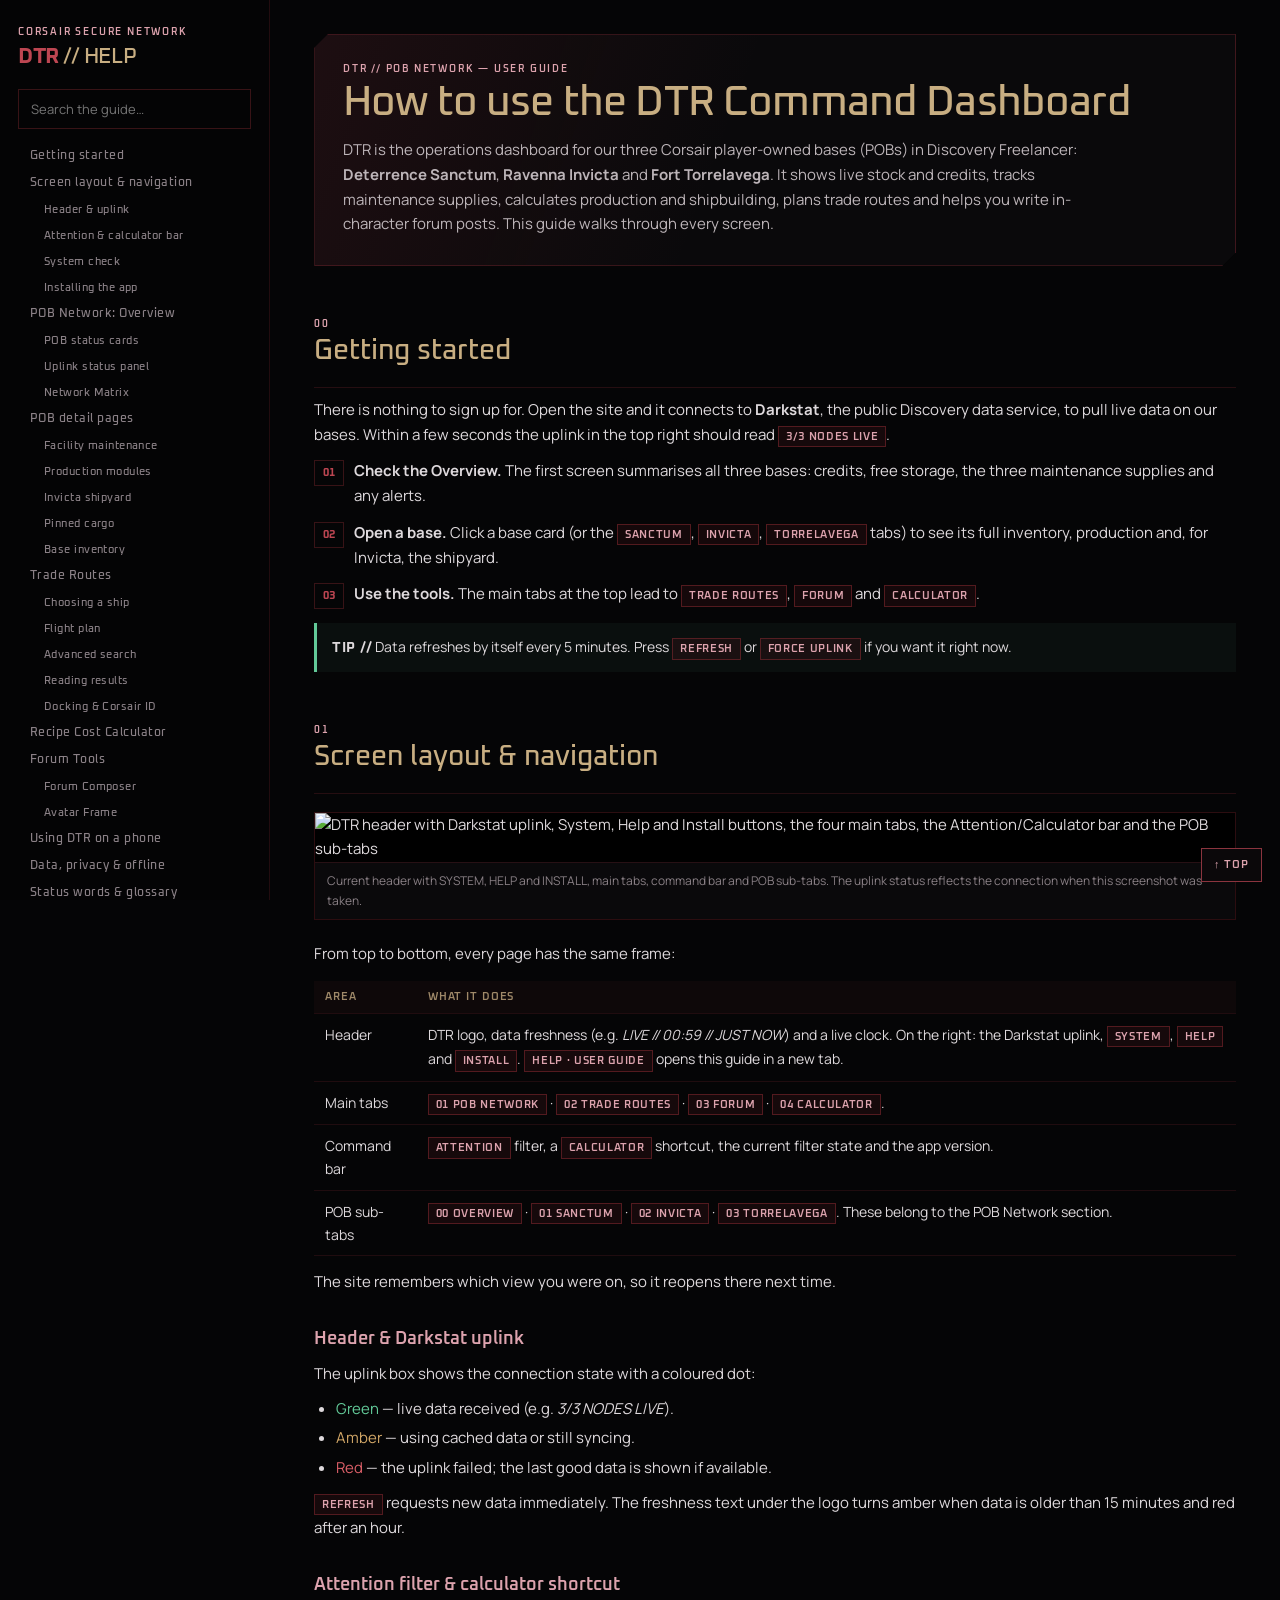
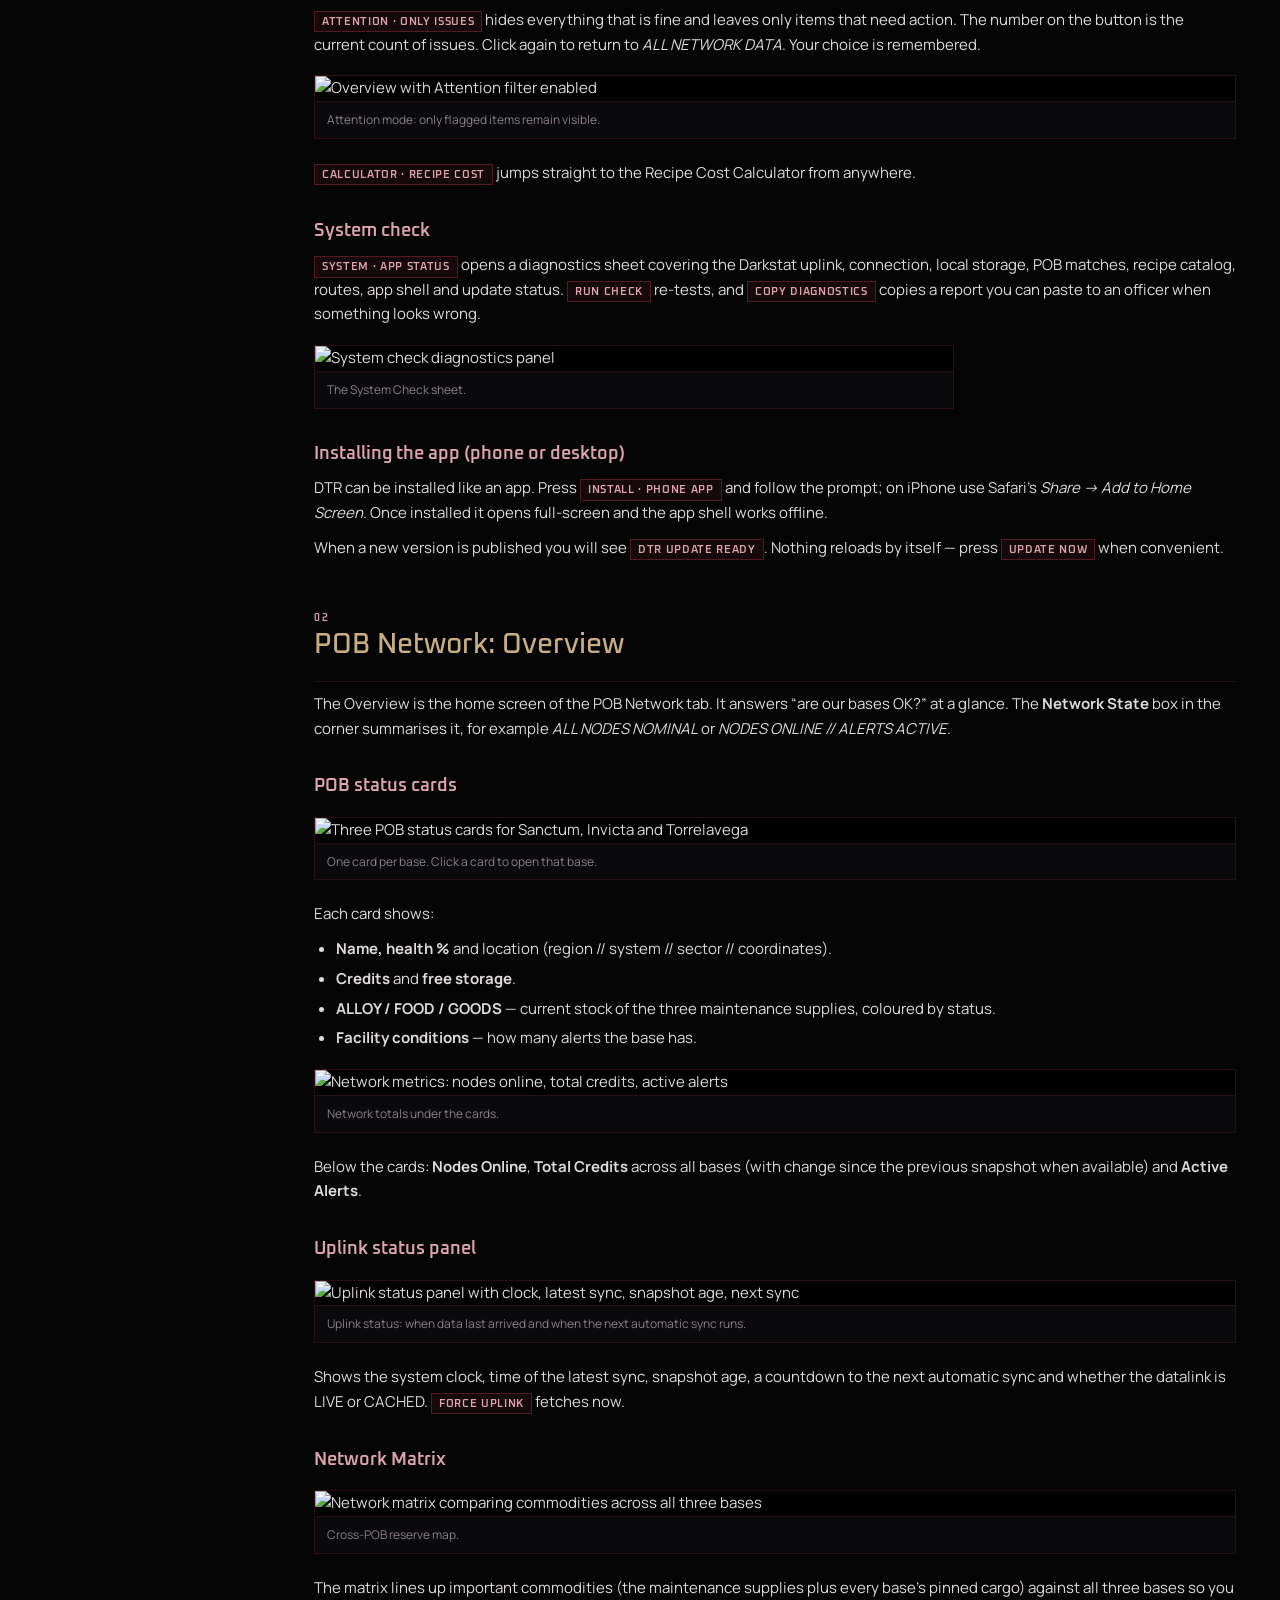
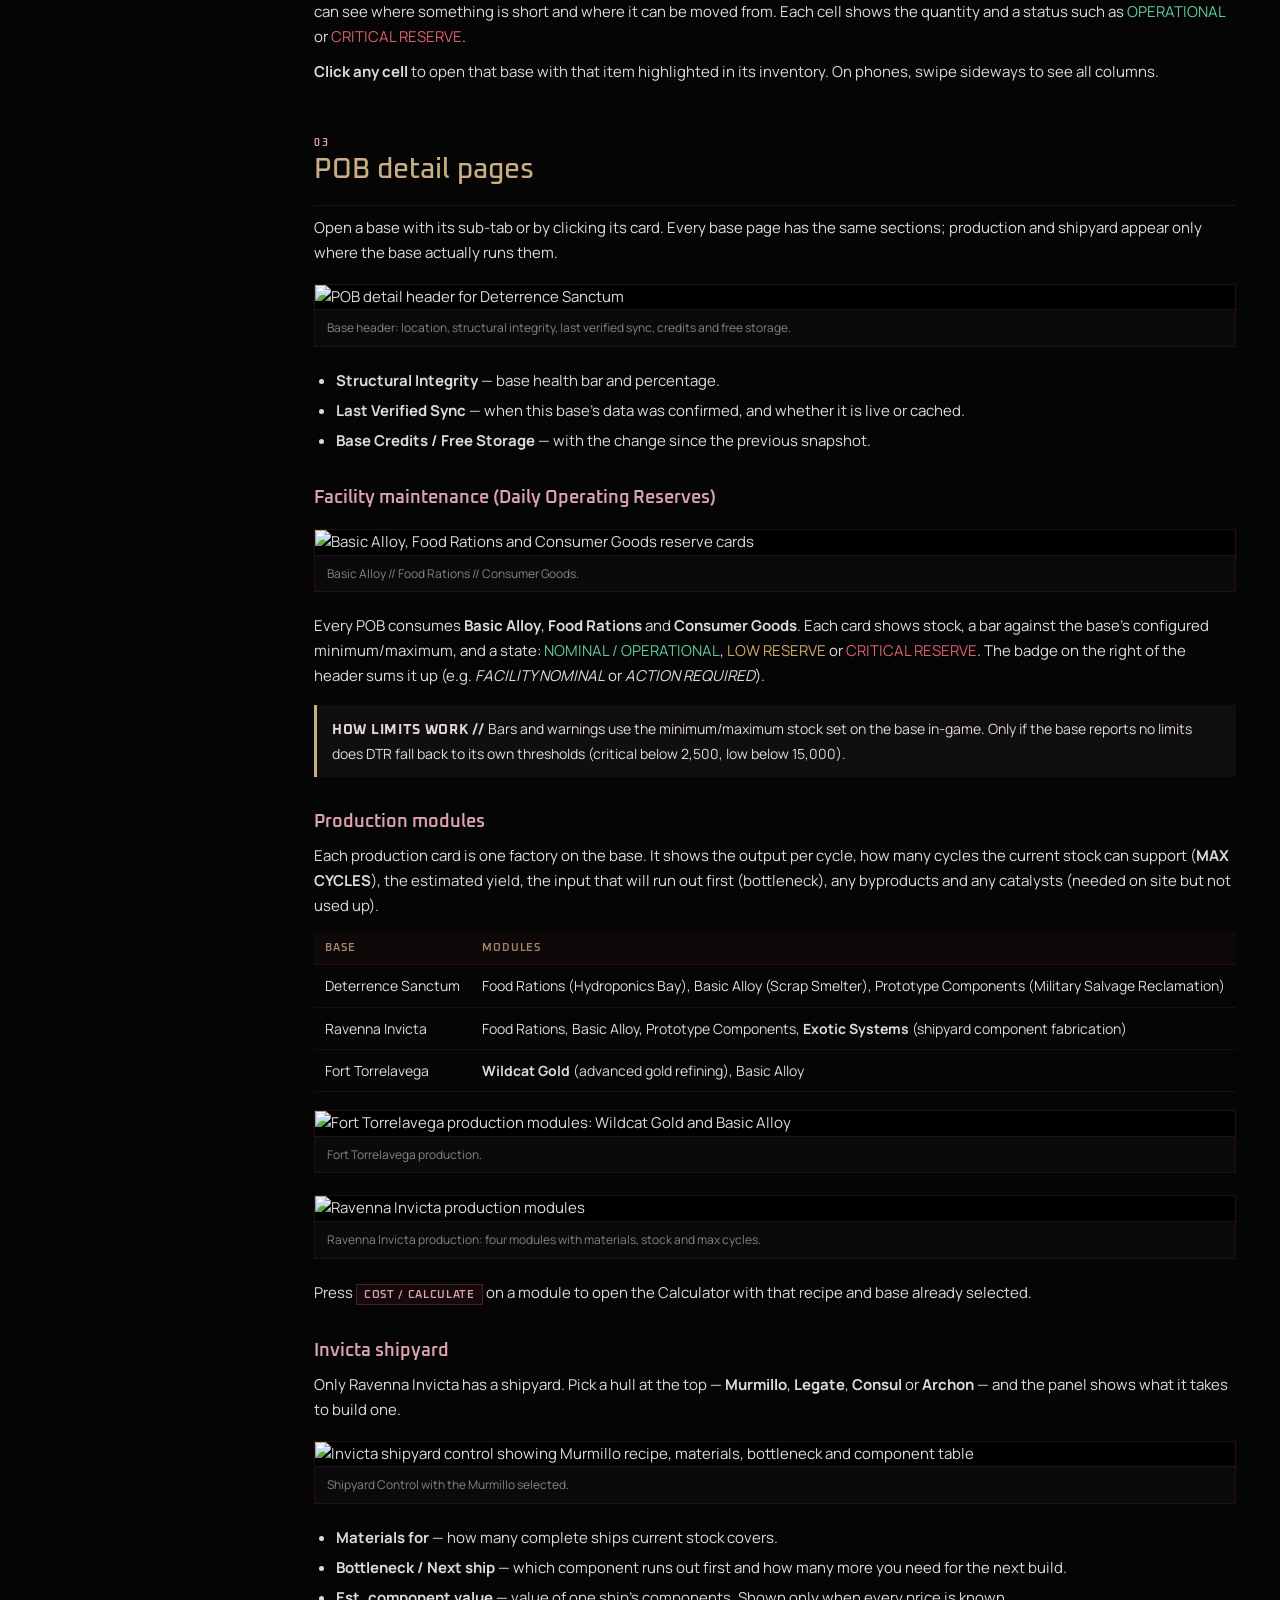
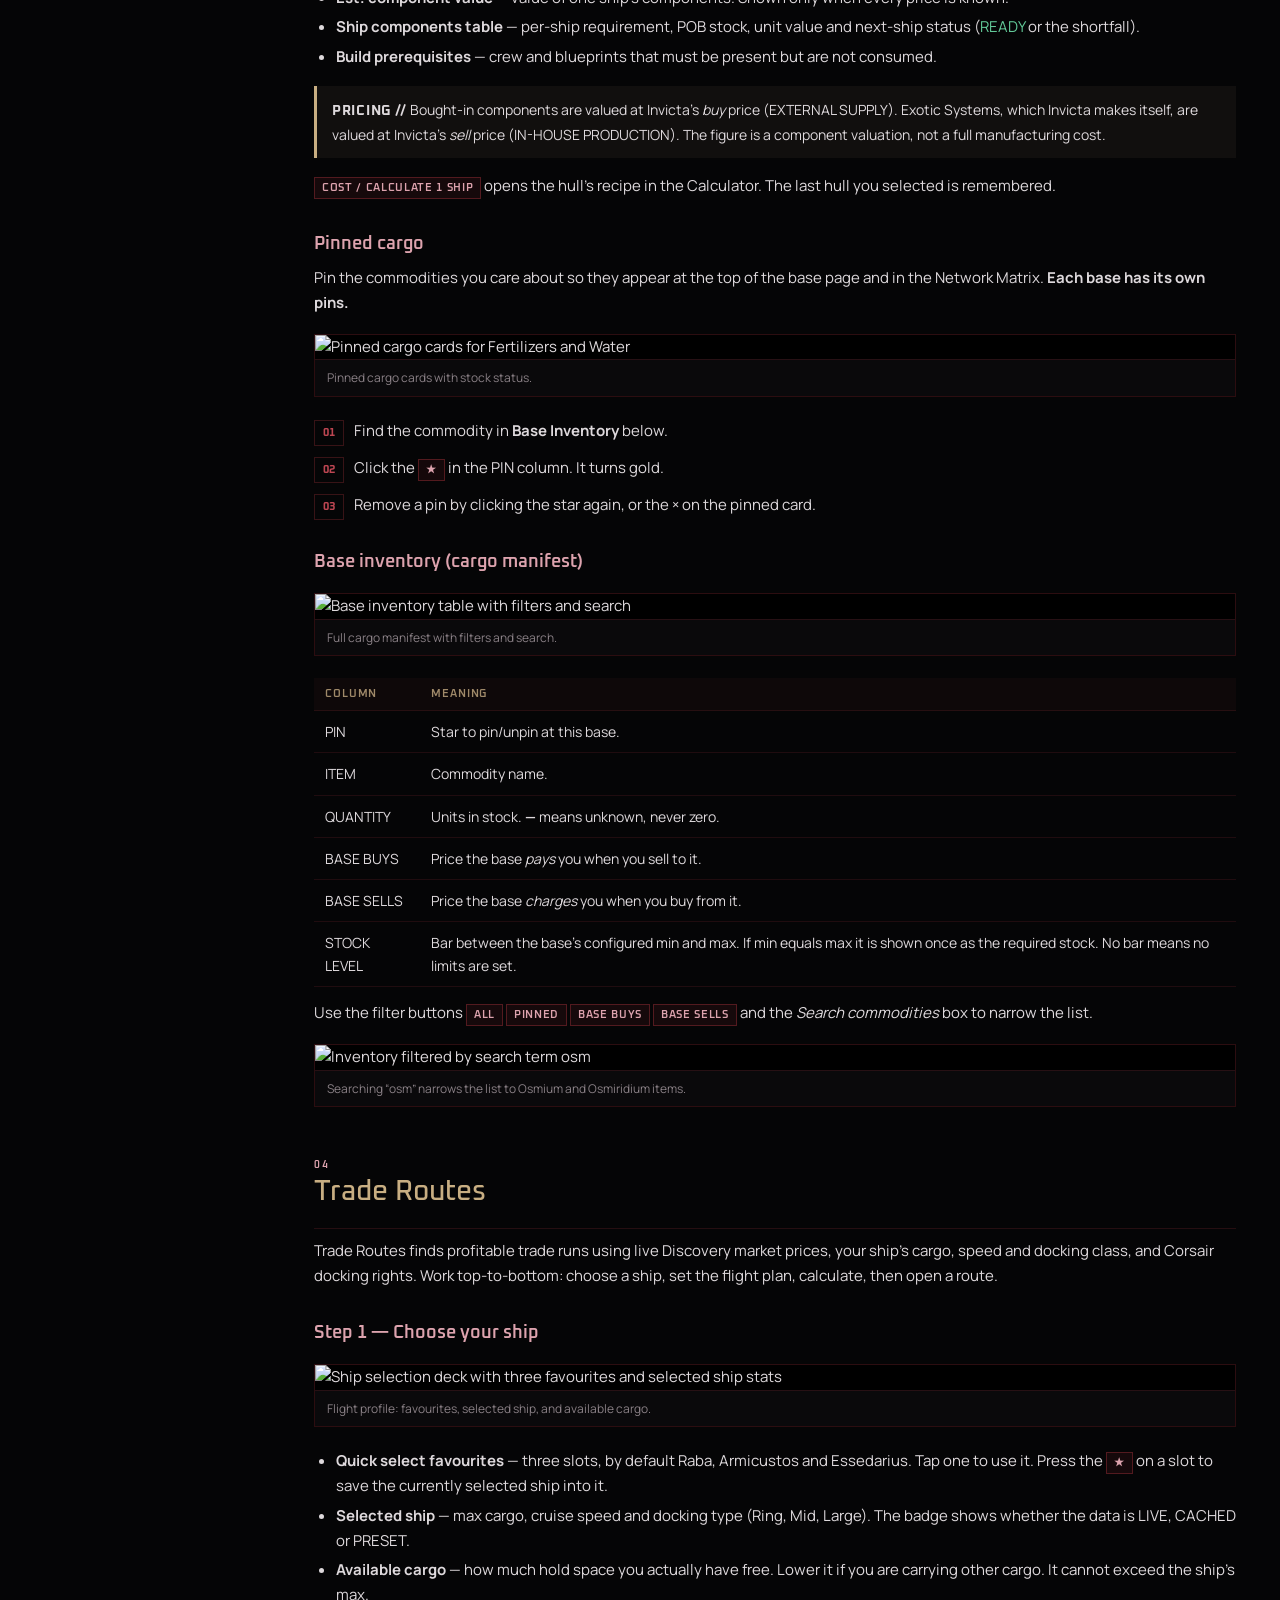
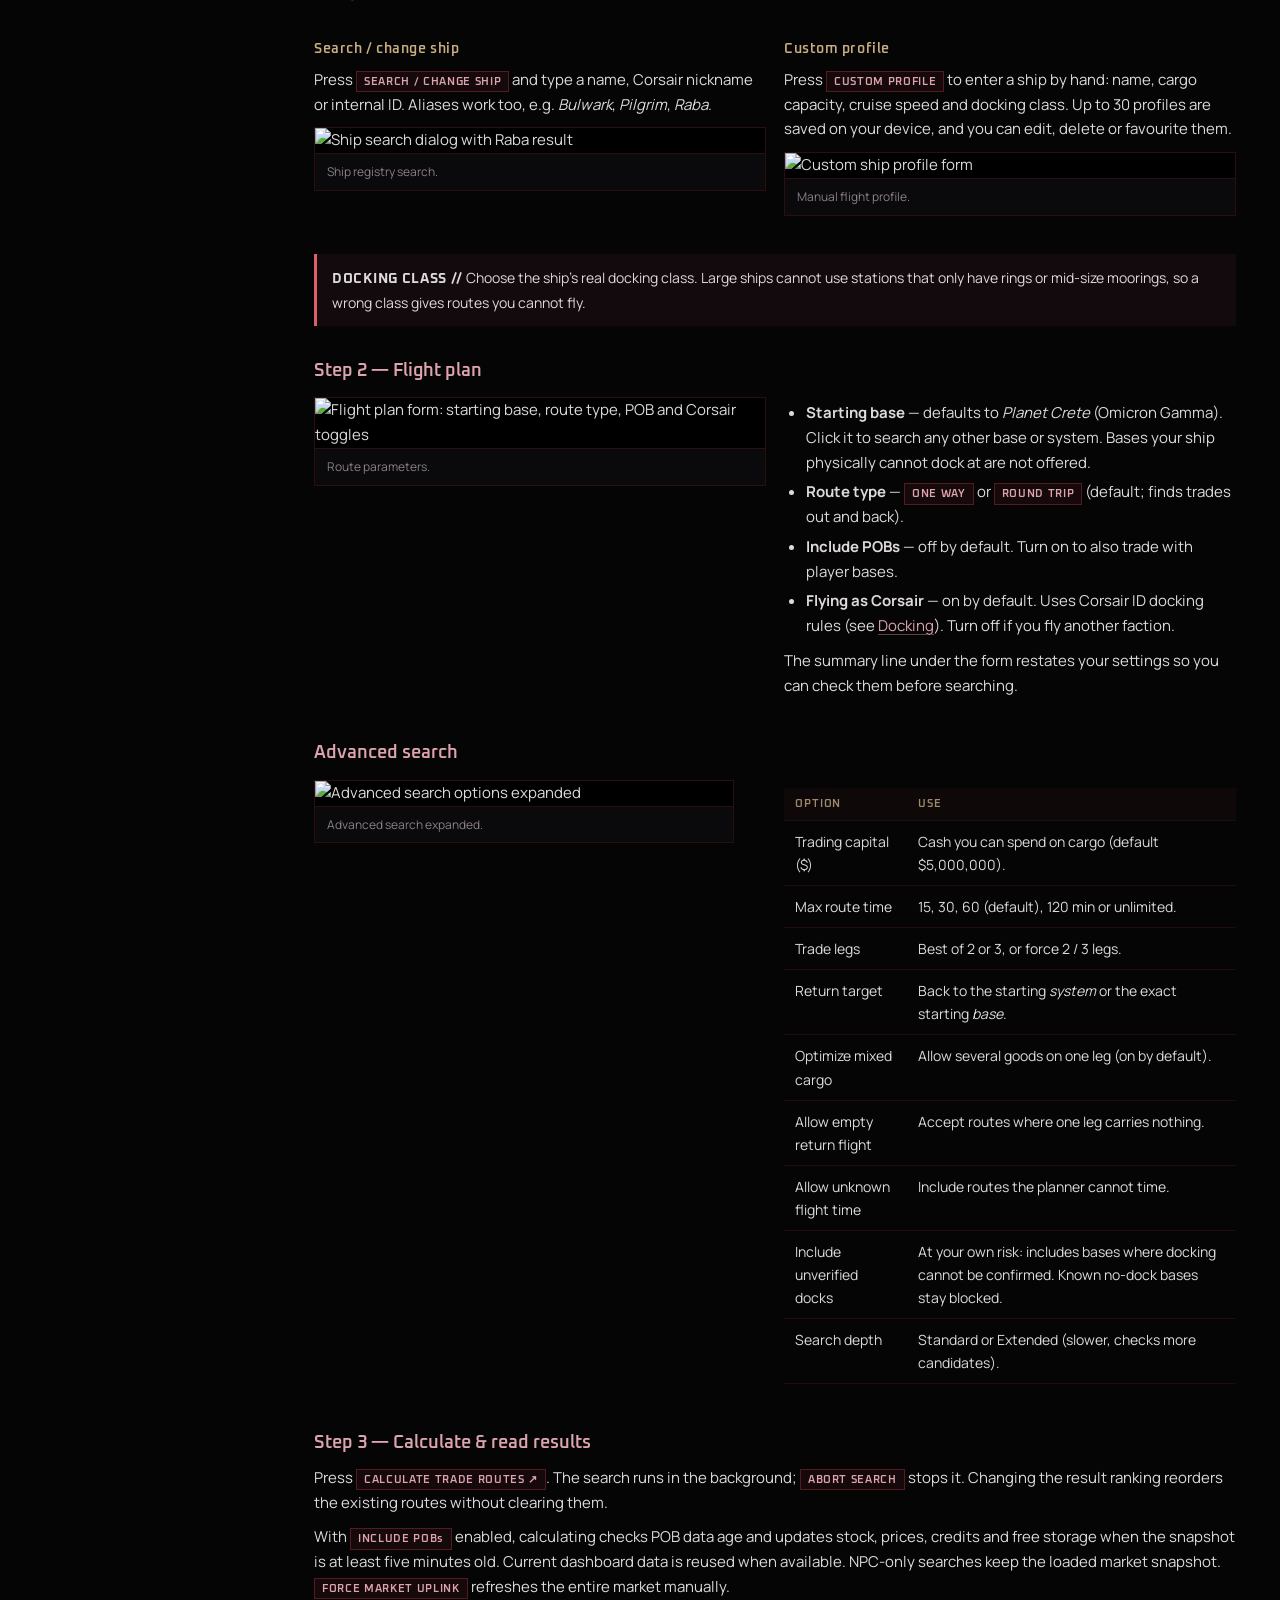
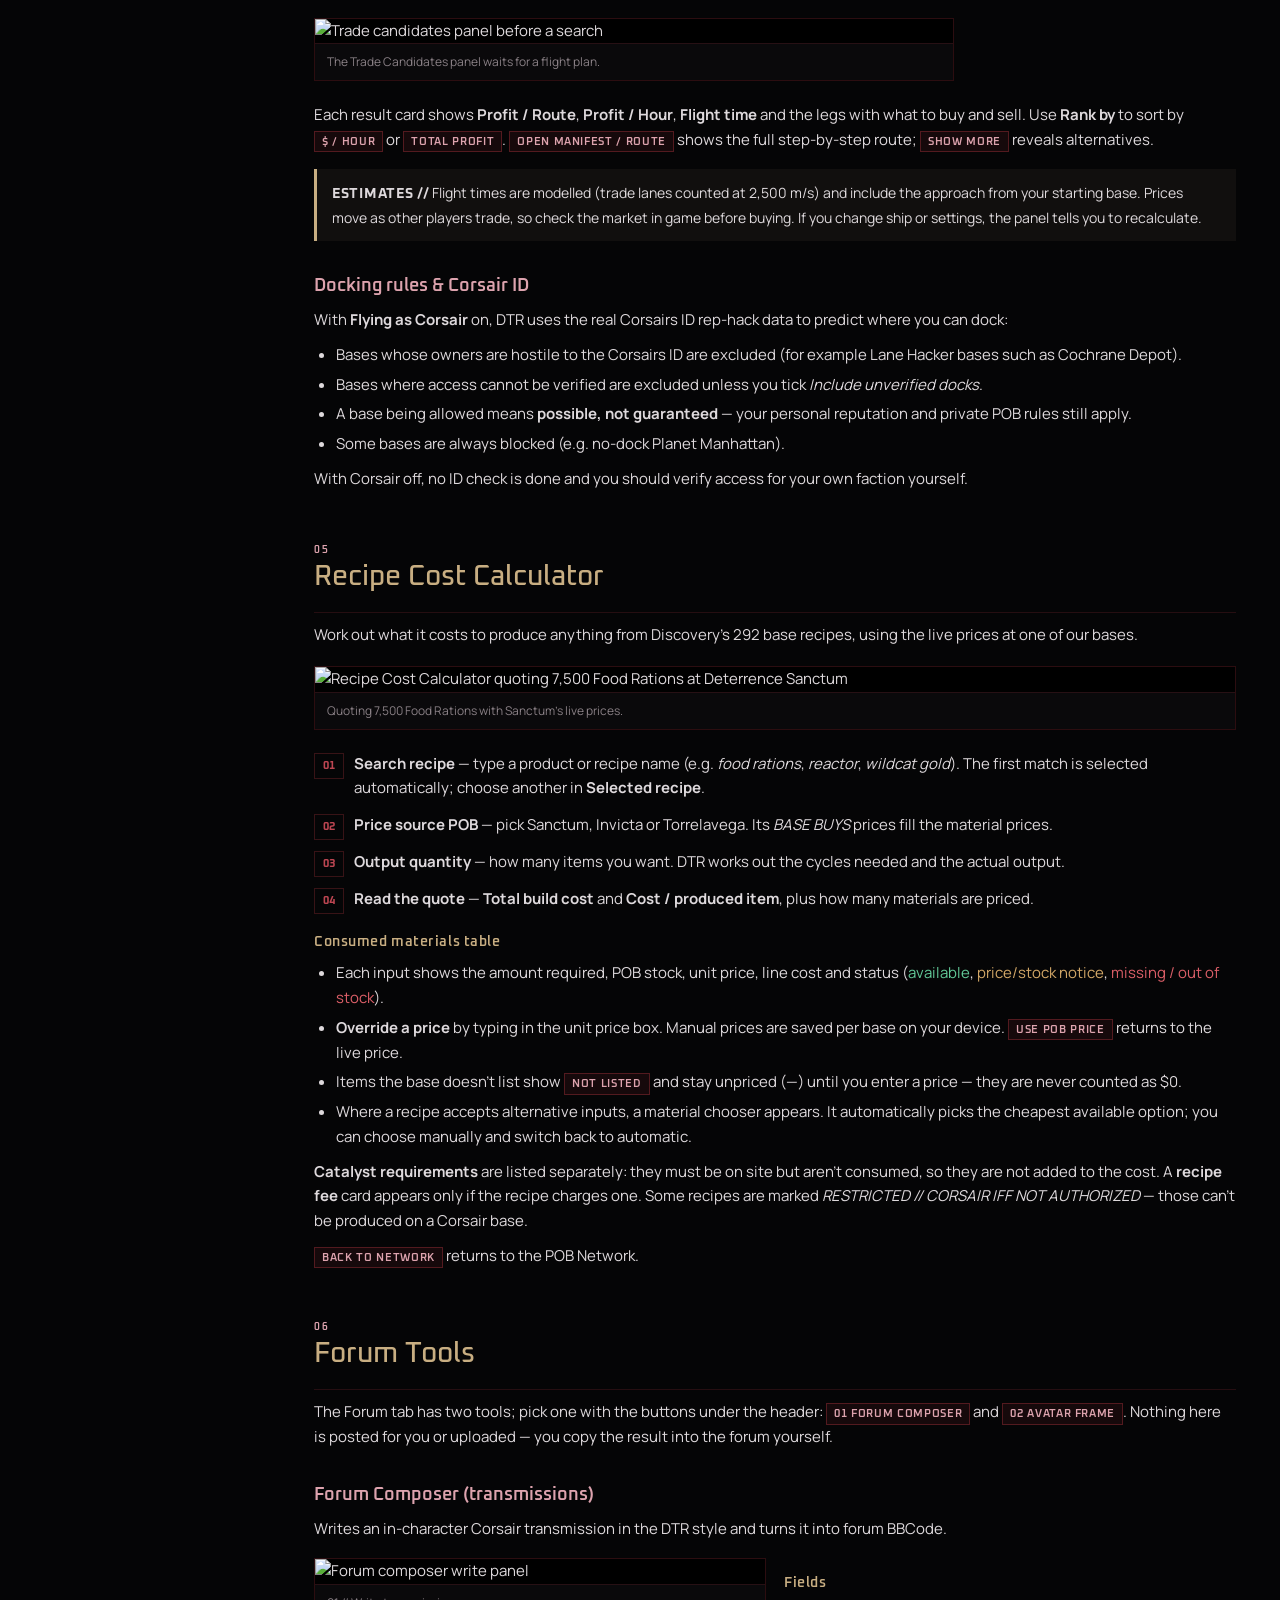
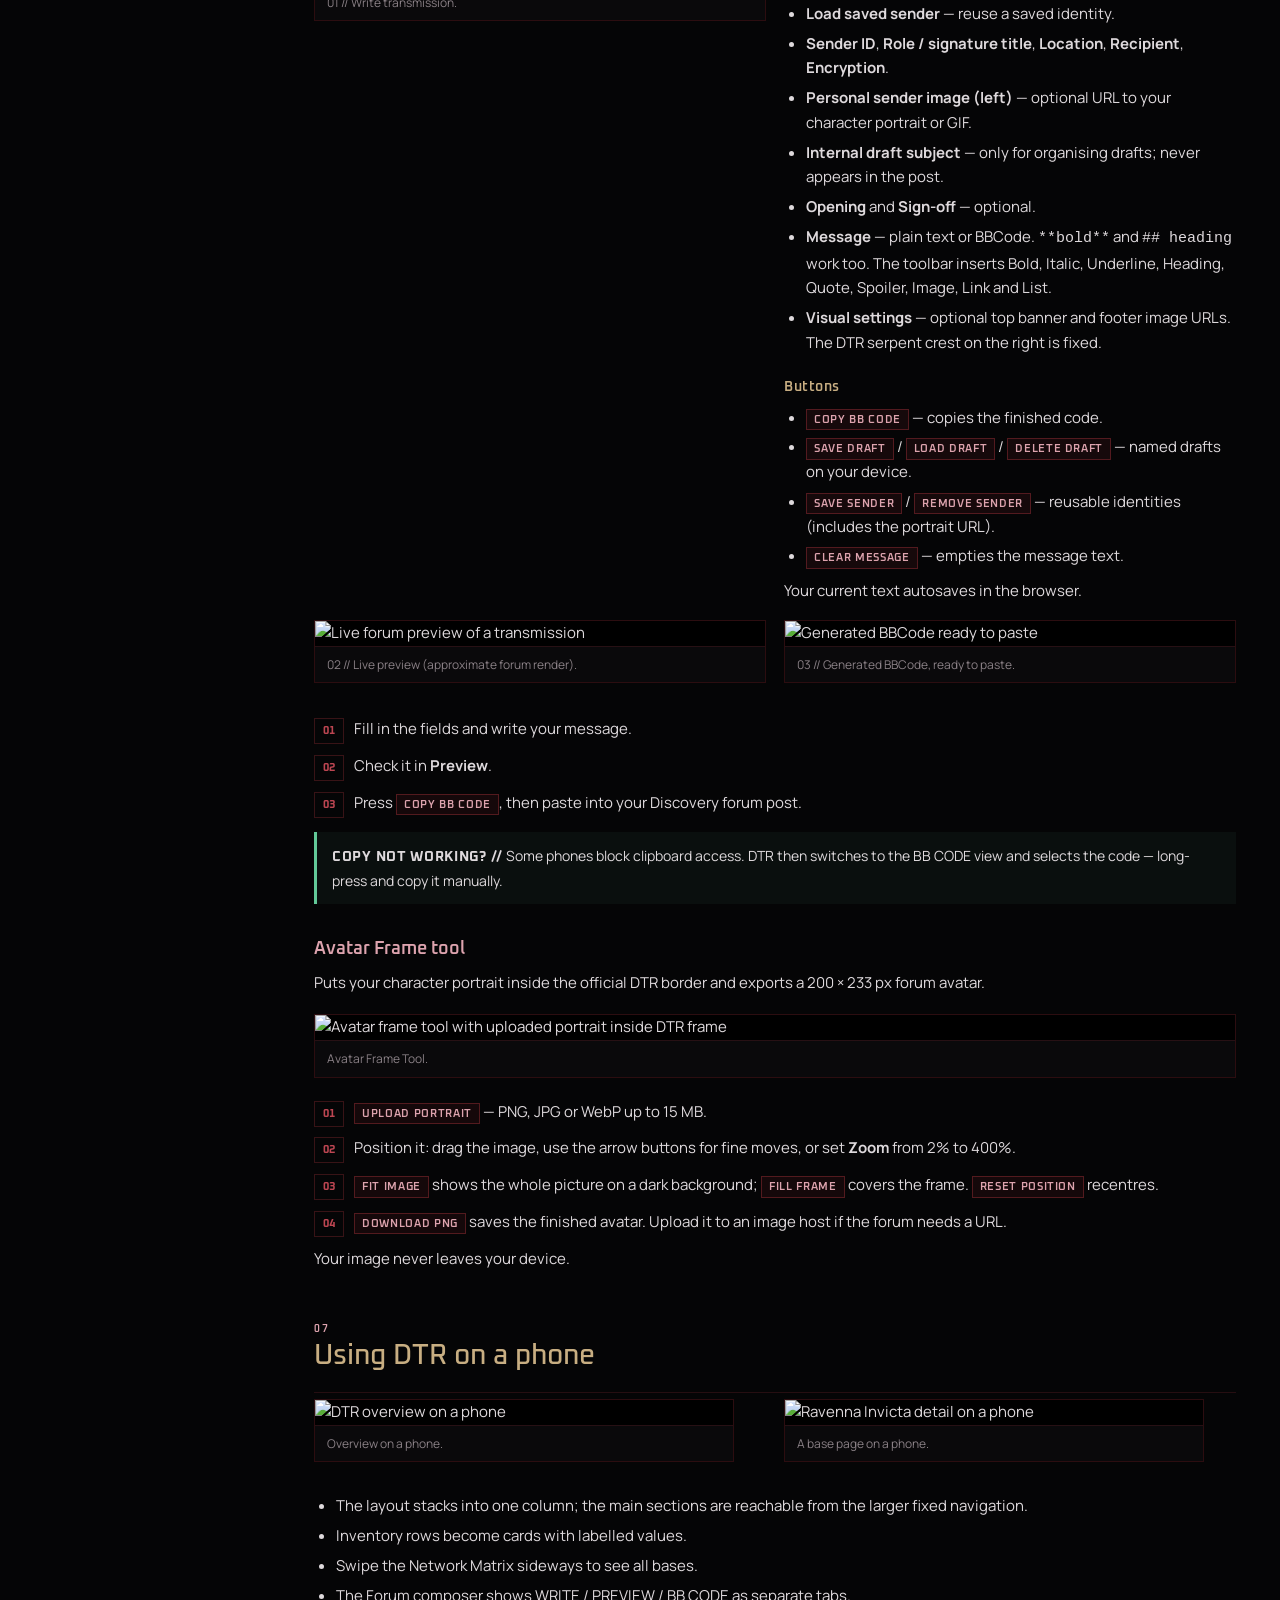
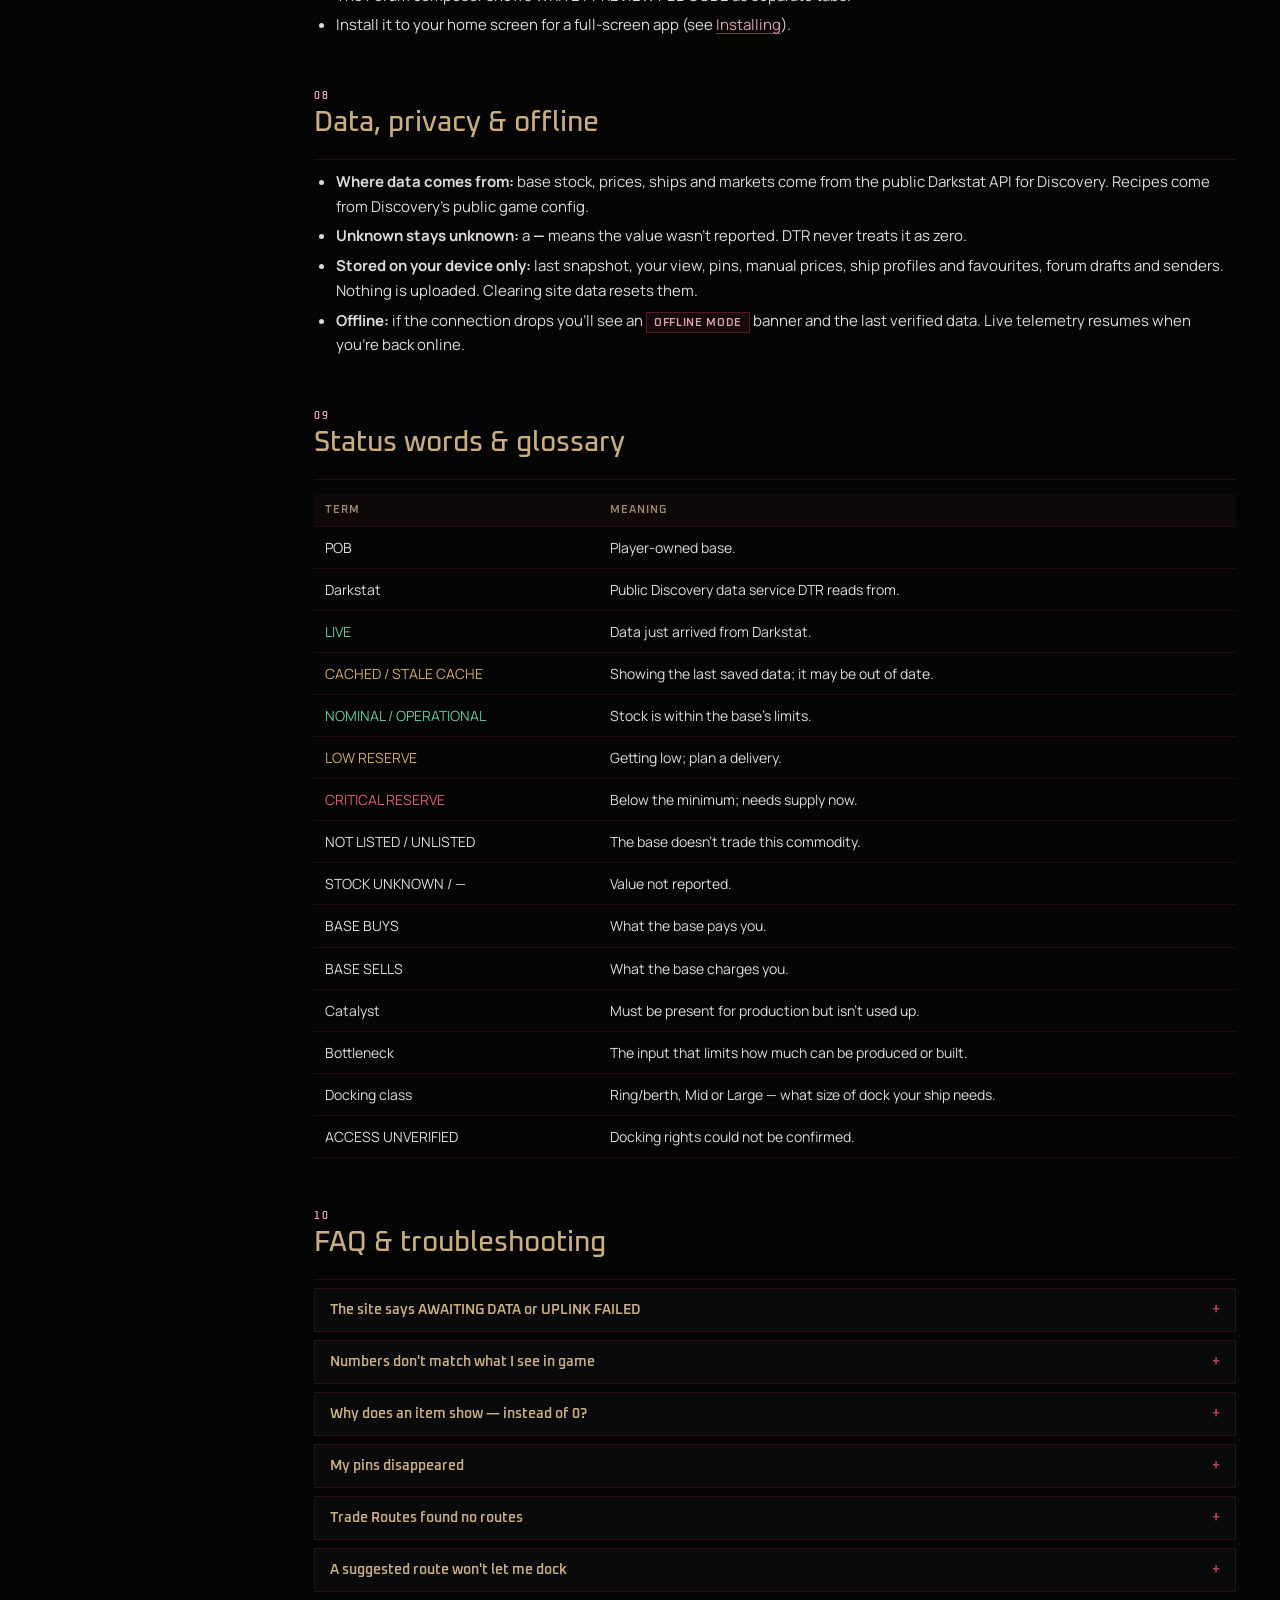
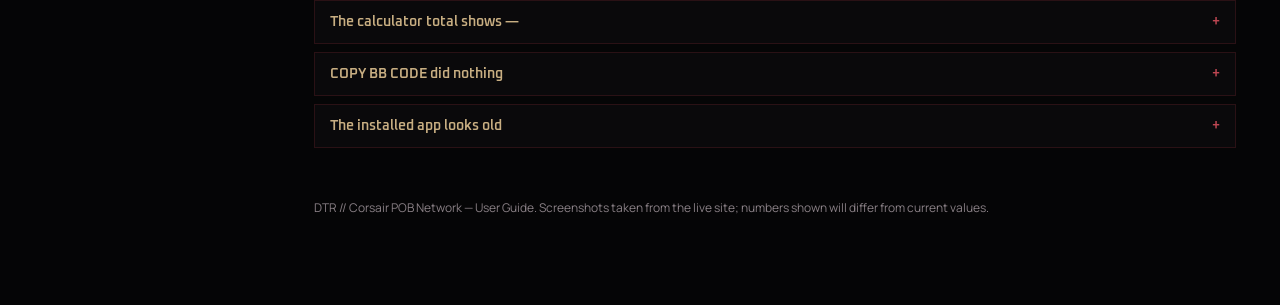
==== help/guide.html @ c6883d00 "Fix route sorting, telemetry validation, Corsair docking IDs and POB market freshness" ====
<!doctype html>
<!--
  DTR // POB NETWORK — USER GUIDE
  ------------------------------------------------------------------
  Integration notes (for whoever wires this into the site):
  * Self-contained: all CSS is scoped under #dtr-help and all JS is in one
    IIFE at the bottom, so it will not collide with the app's styles.
  * Screenshots live in ./img/ relative to this file. If you move the guide,
    move the img/ folder with it (or update the src paths).
  * Simplest integration: add a HELP button to .header-actions in index.html
    that opens this file (e.g. ./help/guide.html) in a new tab, or inside an
    <iframe> in a modal styled like the existing .system-overlay.
  * To deep-link a section, append its id, e.g. guide.html#trade-routes.
  * Fonts: uses the same Oxanium + Manrope Google Fonts as the main app.
  * Add ./help/guide.html and ./help/img/* to the service worker cache list
    (sw.js) if the guide should work offline.
-->
<html lang="en">
<head>
<meta charset="utf-8">
<meta name="viewport" content="width=device-width,initial-scale=1">
<meta name="theme-color" content="#050506">
<title>DTR Help Guide</title>
<link rel="preconnect" href="https://fonts.googleapis.com">
<link rel="preconnect" href="https://fonts.gstatic.com" crossorigin>
<link href="https://fonts.googleapis.com/css2?family=Manrope:wght@400;500;600;700&family=Oxanium:wght@500;600;700&display=swap" rel="stylesheet">
<style>
:root{color-scheme:dark}
body{margin:0;background:#050506}
#dtr-help{--bg:#050506;--panel:#0a090b;--panel2:#0e0b0d;--line:rgba(157,48,57,.34);--line-hot:rgba(189,70,82,.72);--red:#9d3039;--red-bright:#bd4652;--rose:#dda3ae;--gold:#c8ae82;--gold-soft:#9f8969;--text:#ded9dc;--muted:#8a8086;--good:#62c998;--warn:#d2a767;--bad:#dc5f68;
  color:var(--text);background:radial-gradient(circle at 50% -10%,rgba(157,48,57,.14),transparent 32rem),var(--bg);font:15px/1.65 "Manrope",system-ui,-apple-system,"Segoe UI",sans-serif;min-height:100vh}
#dtr-help *{box-sizing:border-box}
#dtr-help a{color:var(--rose);text-decoration-color:rgba(221,163,174,.4);text-underline-offset:3px}
#dtr-help a:hover{color:#fff}
#dtr-help .dh-shell{display:grid;grid-template-columns:270px minmax(0,1fr);max-width:1320px;margin:0 auto}
/* sidebar */
#dtr-help .dh-side{position:sticky;top:0;height:100vh;overflow-y:auto;padding:26px 18px 40px;border-right:1px solid rgba(157,48,57,.2);background:rgba(5,5,6,.9)}
#dtr-help .dh-brand{font:700 22px "Oxanium",sans-serif;color:var(--red-bright);letter-spacing:-.02em}
#dtr-help .dh-brand span{color:var(--gold);font-weight:500}
#dtr-help .dh-kicker{display:block;margin-bottom:4px;color:var(--rose);font:600 10px "Oxanium",sans-serif;letter-spacing:.18em;text-transform:uppercase}
#dtr-help .dh-search{width:100%;margin:18px 0 14px;padding:10px 12px;border:1px solid var(--line);background:#040405;color:var(--text);font:13px "Manrope",sans-serif;outline:0}
#dtr-help .dh-search:focus{border-color:var(--red-bright)}
#dtr-help .dh-toc{list-style:none;margin:0;padding:0}
#dtr-help .dh-toc li{margin:0}
#dtr-help .dh-toc a{display:block;padding:6px 10px;border-left:2px solid transparent;color:var(--muted);text-decoration:none;font:500 12px "Oxanium",sans-serif;letter-spacing:.04em}
#dtr-help .dh-toc a:hover,#dtr-help .dh-toc a.active{color:var(--rose);border-left-color:var(--red-bright);background:rgba(157,48,57,.08)}
#dtr-help .dh-toc .sub a{padding-left:24px;font-size:11px}
#dtr-help .dh-toc .hidden{display:none}
/* main */
#dtr-help .dh-main{padding:34px 44px 80px;min-width:0}
#dtr-help .dh-hero{padding:28px;border:1px solid rgba(157,48,57,.28);background:linear-gradient(110deg,rgba(157,48,57,.13),transparent 45%),var(--panel);clip-path:polygon(14px 0,100% 0,100% calc(100% - 14px),calc(100% - 14px) 100%,0 100%,0 14px)}
#dtr-help h1{margin:0;color:var(--gold);font:500 clamp(28px,4vw,42px)/1.1 "Oxanium",sans-serif;letter-spacing:-.02em}
#dtr-help .dh-hero p{margin:12px 0 0;max-width:760px;color:#bdb5b9}
#dtr-help section.dh-sec{margin-top:52px;scroll-margin-top:16px}
#dtr-help h2{margin:0 0 6px;color:var(--gold);font:500 28px/1.2 "Oxanium",sans-serif}
#dtr-help h3{margin:34px 0 8px;color:var(--rose);font:600 18px/1.3 "Oxanium",sans-serif;scroll-margin-top:16px}
#dtr-help h4{margin:22px 0 6px;color:var(--gold);font:600 14px "Oxanium",sans-serif;letter-spacing:.04em}
#dtr-help p{margin:10px 0}
#dtr-help ul,#dtr-help ol{margin:10px 0;padding-left:22px}
#dtr-help li{margin:5px 0}
#dtr-help .dh-sec-head{padding-bottom:12px;border-bottom:1px solid rgba(157,48,57,.22)}
#dtr-help .ui{display:inline-block;padding:1px 7px;border:1px solid rgba(157,48,57,.45);background:rgba(74,20,26,.25);color:var(--rose);font:600 11px/1.6 "Oxanium",sans-serif;letter-spacing:.06em;white-space:nowrap}
#dtr-help .good{color:var(--good)} #dtr-help .warn{color:var(--warn)} #dtr-help .bad{color:var(--bad)}
#dtr-help figure.dh-shot{margin:18px 0 22px;border:1px solid rgba(157,48,57,.28);background:#000;cursor:zoom-in}
#dtr-help figure.dh-shot img{display:block;width:100%;height:auto}
#dtr-help figure.dh-shot.narrow{max-width:420px}
#dtr-help figure.dh-shot.mid{max-width:640px}
#dtr-help figcaption{padding:8px 12px;border-top:1px solid rgba(157,48,57,.2);background:var(--panel);color:var(--muted);font-size:12px}
#dtr-help .dh-row{display:grid;grid-template-columns:repeat(2,minmax(0,1fr));gap:18px;align-items:start}
#dtr-help .dh-row figure{margin-top:6px}
#dtr-help .dh-note,#dtr-help .dh-tip,#dtr-help .dh-warn{margin:16px 0;padding:12px 15px;border-left:3px solid var(--gold);background:rgba(200,174,130,.06);font-size:14px}
#dtr-help .dh-tip{border-left-color:var(--good);background:rgba(98,201,152,.05)}
#dtr-help .dh-warn{border-left-color:var(--bad);background:rgba(220,95,104,.06)}
#dtr-help .dh-note b,#dtr-help .dh-tip b,#dtr-help .dh-warn b{font-family:"Oxanium",sans-serif;letter-spacing:.05em}
#dtr-help table{width:100%;margin:14px 0;border-collapse:collapse;font-size:14px}
#dtr-help th,#dtr-help td{padding:9px 11px;border-bottom:1px solid rgba(157,48,57,.18);text-align:left;vertical-align:top}
#dtr-help th{color:var(--gold-soft);font:600 11px "Oxanium",sans-serif;letter-spacing:.08em;text-transform:uppercase;background:rgba(157,48,57,.06)}
#dtr-help .dh-steps{counter-reset:s;list-style:none;padding:0}
#dtr-help .dh-steps>li{counter-increment:s;position:relative;padding-left:40px;margin:12px 0}
#dtr-help .dh-steps>li::before{content:counter(s,decimal-leading-zero);position:absolute;left:0;top:1px;width:28px;height:24px;display:grid;place-items:center;border:1px solid var(--line);color:var(--red-bright);font:700 11px "Oxanium",sans-serif}
#dtr-help details.dh-faq{margin:8px 0;border:1px solid rgba(157,48,57,.22);background:var(--panel)}
#dtr-help details.dh-faq summary{padding:12px 15px;cursor:pointer;color:var(--gold);font:600 14px "Oxanium",sans-serif;list-style:none}
#dtr-help details.dh-faq summary::after{content:"+";float:right;color:var(--red-bright)}
#dtr-help details.dh-faq[open] summary::after{content:"–"}
#dtr-help details.dh-faq>div{padding:0 15px 12px}
#dtr-help .dh-empty{display:none;padding:20px;border:1px dashed var(--line);color:var(--muted);text-align:center}
#dtr-help .dh-top{position:fixed;right:18px;bottom:18px;padding:9px 12px;border:1px solid var(--line-hot);background:#0b080a;color:var(--rose);font:600 11px "Oxanium",sans-serif;text-decoration:none;letter-spacing:.08em}
/* lightbox */
#dtr-help .dh-lightbox{position:fixed;inset:0;z-index:999;display:none;place-items:center;padding:20px;background:rgba(0,0,0,.88);cursor:zoom-out}
#dtr-help .dh-lightbox.open{display:grid}
#dtr-help .dh-lightbox img{max-width:100%;max-height:92vh;border:1px solid var(--line-hot)}
#dtr-help .dh-menu{display:none}
@media(max-width:900px){
  #dtr-help .dh-shell{grid-template-columns:1fr}
  #dtr-help .dh-side{position:fixed;inset:0 auto 0 0;z-index:500;width:min(300px,86vw);transform:translateX(-100%);transition:transform .2s}
  #dtr-help .dh-side.open{transform:none;box-shadow:0 0 60px #000}
  #dtr-help .dh-menu{display:block;position:sticky;top:0;z-index:400;width:100%;padding:12px 16px;border:0;border-bottom:1px solid var(--line);background:#070607;color:var(--rose);font:600 12px "Oxanium",sans-serif;letter-spacing:.1em;text-align:left}
  #dtr-help .dh-main{padding:20px 16px 70px}
  #dtr-help .dh-row{grid-template-columns:1fr}
  #dtr-help table{display:block;overflow-x:auto}
}
</style>
</head>
<body>
<div id="dtr-help">
<button class="dh-menu" type="button" aria-controls="dhSide" aria-expanded="false">☰ GUIDE CONTENTS</button>
<div class="dh-shell">
<aside class="dh-side" id="dhSide" aria-label="Guide contents">
  <span class="dh-kicker">Corsair Secure Network</span>
  <div class="dh-brand">DTR <span>// HELP</span></div>
  <input class="dh-search" type="search" placeholder="Search the guide…" aria-label="Search the guide">
  <ul class="dh-toc">
    <li><a href="#start">Getting started</a></li>
    <li><a href="#layout">Screen layout &amp; navigation</a></li>
    <li class="sub"><a href="#header">Header &amp; uplink</a></li>
    <li class="sub"><a href="#command-bar">Attention &amp; calculator bar</a></li>
    <li class="sub"><a href="#system">System check</a></li>
    <li class="sub"><a href="#install">Installing the app</a></li>
    <li><a href="#overview">POB Network: Overview</a></li>
    <li class="sub"><a href="#pob-status">POB status cards</a></li>
    <li class="sub"><a href="#uplink-panel">Uplink status panel</a></li>
    <li class="sub"><a href="#matrix">Network Matrix</a></li>
    <li><a href="#pob-detail">POB detail pages</a></li>
    <li class="sub"><a href="#maintenance">Facility maintenance</a></li>
    <li class="sub"><a href="#production">Production modules</a></li>
    <li class="sub"><a href="#shipyard">Invicta shipyard</a></li>
    <li class="sub"><a href="#pinned">Pinned cargo</a></li>
    <li class="sub"><a href="#inventory">Base inventory</a></li>
    <li><a href="#trade-routes">Trade Routes</a></li>
    <li class="sub"><a href="#ship">Choosing a ship</a></li>
    <li class="sub"><a href="#flight-plan">Flight plan</a></li>
    <li class="sub"><a href="#advanced">Advanced search</a></li>
    <li class="sub"><a href="#results">Reading results</a></li>
    <li class="sub"><a href="#docking">Docking &amp; Corsair ID</a></li>
    <li><a href="#calculator">Recipe Cost Calculator</a></li>
    <li><a href="#forum">Forum Tools</a></li>
    <li class="sub"><a href="#composer">Forum Composer</a></li>
    <li class="sub"><a href="#avatar">Avatar Frame</a></li>
    <li><a href="#mobile">Using DTR on a phone</a></li>
    <li><a href="#data">Data, privacy &amp; offline</a></li>
    <li><a href="#glossary">Status words &amp; glossary</a></li>
    <li><a href="#faq">FAQ &amp; troubleshooting</a></li>
  </ul>
</aside>

<main class="dh-main">
<div class="dh-empty" id="dhEmpty">No section matches your search.</div>

<header class="dh-hero">
  <span class="dh-kicker">DTR // POB Network — User Guide</span>
  <h1>How to use the DTR Command Dashboard</h1>
  <p>DTR is the operations dashboard for our three Corsair player-owned bases (POBs) in Discovery Freelancer: <b>Deterrence Sanctum</b>, <b>Ravenna Invicta</b> and <b>Fort Torrelavega</b>. It shows live stock and credits, tracks maintenance supplies, calculates production and shipbuilding, plans trade routes and helps you write in-character forum posts. This guide walks through every screen.</p>
</header>

<!-- ============================================================ -->
<section class="dh-sec" id="start">
  <div class="dh-sec-head"><span class="dh-kicker">00</span><h2>Getting started</h2></div>
  <p>There is nothing to sign up for. Open the site and it connects to <b>Darkstat</b>, the public Discovery data service, to pull live data on our bases. Within a few seconds the uplink in the top right should read <span class="ui">3/3 NODES LIVE</span>.</p>
  <ol class="dh-steps">
    <li><b>Check the Overview.</b> The first screen summarises all three bases: credits, free storage, the three maintenance supplies and any alerts.</li>
    <li><b>Open a base.</b> Click a base card (or the <span class="ui">SANCTUM</span>, <span class="ui">INVICTA</span>, <span class="ui">TORRELAVEGA</span> tabs) to see its full inventory, production and, for Invicta, the shipyard.</li>
    <li><b>Use the tools.</b> The main tabs at the top lead to <span class="ui">TRADE ROUTES</span>, <span class="ui">FORUM</span> and <span class="ui">CALCULATOR</span>.</li>
  </ol>
  <div class="dh-tip"><b>TIP //</b> Data refreshes by itself every 5 minutes. Press <span class="ui">REFRESH</span> or <span class="ui">FORCE UPLINK</span> if you want it right now.</div>
</section>

<!-- ============================================================ -->
<section class="dh-sec" id="layout">
  <div class="dh-sec-head"><span class="dh-kicker">01</span><h2>Screen layout &amp; navigation</h2></div>
  <figure class="dh-shot"><img src="img/header-navigation-help.webp" alt="DTR header with Darkstat uplink, System, Help and Install buttons, the four main tabs, the Attention/Calculator bar and the POB sub-tabs" loading="lazy"><figcaption>Current header with SYSTEM, HELP and INSTALL, main tabs, command bar and POB sub-tabs. The uplink status reflects the connection when this screenshot was taken.</figcaption></figure>
  <p>From top to bottom, every page has the same frame:</p>
  <table>
    <tr><th>Area</th><th>What it does</th></tr>
    <tr><td>Header</td><td>DTR logo, data freshness (e.g. <i>LIVE // 00:59 // JUST NOW</i>) and a live clock. On the right: the Darkstat uplink, <span class="ui">SYSTEM</span>, <span class="ui">HELP</span> and <span class="ui">INSTALL</span>. <span class="ui">HELP · USER GUIDE</span> opens this guide in a new tab.</td></tr>
    <tr><td>Main tabs</td><td><span class="ui">01 POB NETWORK</span> · <span class="ui">02 TRADE ROUTES</span> · <span class="ui">03 FORUM</span> · <span class="ui">04 CALCULATOR</span>.</td></tr>
    <tr><td>Command bar</td><td><span class="ui">ATTENTION</span> filter, a <span class="ui">CALCULATOR</span> shortcut, the current filter state and the app version.</td></tr>
    <tr><td>POB sub-tabs</td><td><span class="ui">00 OVERVIEW</span> · <span class="ui">01 SANCTUM</span> · <span class="ui">02 INVICTA</span> · <span class="ui">03 TORRELAVEGA</span>. These belong to the POB Network section.</td></tr>
  </table>
  <p>The site remembers which view you were on, so it reopens there next time.</p>

  <h3 id="header">Header &amp; Darkstat uplink</h3>
  <p>The uplink box shows the connection state with a coloured dot:</p>
  <ul>
    <li><span class="good">Green</span> — live data received (e.g. <i>3/3 NODES LIVE</i>).</li>
    <li><span class="warn">Amber</span> — using cached data or still syncing.</li>
    <li><span class="bad">Red</span> — the uplink failed; the last good data is shown if available.</li>
  </ul>
  <p><span class="ui">REFRESH</span> requests new data immediately. The freshness text under the logo turns amber when data is older than 15 minutes and red after an hour.</p>

  <h3 id="command-bar">Attention filter &amp; calculator shortcut</h3>
  <p><span class="ui">ATTENTION · ONLY ISSUES</span> hides everything that is fine and leaves only items that need action. The number on the button is the current count of issues. Click again to return to <i>ALL NETWORK DATA</i>. Your choice is remembered.</p>
  <figure class="dh-shot"><img src="img/attention-mode.webp" alt="Overview with Attention filter enabled" loading="lazy"><figcaption>Attention mode: only flagged items remain visible.</figcaption></figure>
  <p><span class="ui">CALCULATOR · RECIPE COST</span> jumps straight to the Recipe Cost Calculator from anywhere.</p>

  <h3 id="system">System check</h3>
  <p><span class="ui">SYSTEM · APP STATUS</span> opens a diagnostics sheet covering the Darkstat uplink, connection, local storage, POB matches, recipe catalog, routes, app shell and update status. <span class="ui">RUN CHECK</span> re-tests, and <span class="ui">COPY DIAGNOSTICS</span> copies a report you can paste to an officer when something looks wrong.</p>
  <figure class="dh-shot mid"><img src="img/system-panel.webp" alt="System check diagnostics panel" loading="lazy"><figcaption>The System Check sheet.</figcaption></figure>

  <h3 id="install">Installing the app (phone or desktop)</h3>
  <p>DTR can be installed like an app. Press <span class="ui">INSTALL · PHONE APP</span> and follow the prompt; on iPhone use Safari's <i>Share → Add to Home Screen</i>. Once installed it opens full-screen and the app shell works offline.</p>
  <p>When a new version is published you will see <span class="ui">DTR UPDATE READY</span>. Nothing reloads by itself — press <span class="ui">UPDATE NOW</span> when convenient.</p>
</section>

<!-- ============================================================ -->
<section class="dh-sec" id="overview">
  <div class="dh-sec-head"><span class="dh-kicker">02</span><h2>POB Network: Overview</h2></div>
  <p>The Overview is the home screen of the POB Network tab. It answers “are our bases OK?” at a glance. The <b>Network State</b> box in the corner summarises it, for example <i>ALL NODES NOMINAL</i> or <i>NODES ONLINE // ALERTS ACTIVE</i>.</p>

  <h3 id="pob-status">POB status cards</h3>
  <figure class="dh-shot"><img src="img/overview-pob-cards.webp" alt="Three POB status cards for Sanctum, Invicta and Torrelavega" loading="lazy"><figcaption>One card per base. Click a card to open that base.</figcaption></figure>
  <p>Each card shows:</p>
  <ul>
    <li><b>Name, health %</b> and location (region // system // sector // coordinates).</li>
    <li><b>Credits</b> and <b>free storage</b>.</li>
    <li><b>ALLOY / FOOD / GOODS</b> — current stock of the three maintenance supplies, coloured by status.</li>
    <li><b>Facility conditions</b> — how many alerts the base has.</li>
  </ul>
  <figure class="dh-shot"><img src="img/overview-metrics.webp" alt="Network metrics: nodes online, total credits, active alerts" loading="lazy"><figcaption>Network totals under the cards.</figcaption></figure>
  <p>Below the cards: <b>Nodes Online</b>, <b>Total Credits</b> across all bases (with change since the previous snapshot when available) and <b>Active Alerts</b>.</p>

  <h3 id="uplink-panel">Uplink status panel</h3>
  <figure class="dh-shot"><img src="img/uplink-panel.webp" alt="Uplink status panel with clock, latest sync, snapshot age, next sync" loading="lazy"><figcaption>Uplink status: when data last arrived and when the next automatic sync runs.</figcaption></figure>
  <p>Shows the system clock, time of the latest sync, snapshot age, a countdown to the next automatic sync and whether the datalink is LIVE or CACHED. <span class="ui">FORCE UPLINK</span> fetches now.</p>

  <h3 id="matrix">Network Matrix</h3>
  <figure class="dh-shot"><img src="img/network-matrix.webp" alt="Network matrix comparing commodities across all three bases" loading="lazy"><figcaption>Cross-POB reserve map.</figcaption></figure>
  <p>The matrix lines up important commodities (the maintenance supplies plus every base's pinned cargo) against all three bases so you can see where something is short and where it can be moved from. Each cell shows the quantity and a status such as <span class="good">OPERATIONAL</span> or <span class="bad">CRITICAL RESERVE</span>.</p>
  <p><b>Click any cell</b> to open that base with that item highlighted in its inventory. On phones, swipe sideways to see all columns.</p>
</section>

<!-- ============================================================ -->
<section class="dh-sec" id="pob-detail">
  <div class="dh-sec-head"><span class="dh-kicker">03</span><h2>POB detail pages</h2></div>
  <p>Open a base with its sub-tab or by clicking its card. Every base page has the same sections; production and shipyard appear only where the base actually runs them.</p>
  <figure class="dh-shot"><img src="img/pob-detail-header.webp" alt="POB detail header for Deterrence Sanctum" loading="lazy"><figcaption>Base header: location, structural integrity, last verified sync, credits and free storage.</figcaption></figure>
  <ul>
    <li><b>Structural Integrity</b> — base health bar and percentage.</li>
    <li><b>Last Verified Sync</b> — when this base's data was confirmed, and whether it is live or cached.</li>
    <li><b>Base Credits / Free Storage</b> — with the change since the previous snapshot.</li>
  </ul>

  <h3 id="maintenance">Facility maintenance (Daily Operating Reserves)</h3>
  <figure class="dh-shot"><img src="img/pob-maintenance.webp" alt="Basic Alloy, Food Rations and Consumer Goods reserve cards" loading="lazy"><figcaption>Basic Alloy // Food Rations // Consumer Goods.</figcaption></figure>
  <p>Every POB consumes <b>Basic Alloy</b>, <b>Food Rations</b> and <b>Consumer Goods</b>. Each card shows stock, a bar against the base's configured minimum/maximum, and a state: <span class="good">NOMINAL / OPERATIONAL</span>, <span class="warn">LOW RESERVE</span> or <span class="bad">CRITICAL RESERVE</span>. The badge on the right of the header sums it up (e.g. <i>FACILITY NOMINAL</i> or <i>ACTION REQUIRED</i>).</p>
  <div class="dh-note"><b>HOW LIMITS WORK //</b> Bars and warnings use the minimum/maximum stock set on the base in-game. Only if the base reports no limits does DTR fall back to its own thresholds (critical below 2,500, low below 15,000).</div>

  <h3 id="production">Production modules</h3>
  <p>Each production card is one factory on the base. It shows the output per cycle, how many cycles the current stock can support (<b>MAX CYCLES</b>), the estimated yield, the input that will run out first (bottleneck), any byproducts and any catalysts (needed on site but not used up).</p>
  <table>
    <tr><th>Base</th><th>Modules</th></tr>
    <tr><td>Deterrence Sanctum</td><td>Food Rations (Hydroponics Bay), Basic Alloy (Scrap Smelter), Prototype Components (Military Salvage Reclamation)</td></tr>
    <tr><td>Ravenna Invicta</td><td>Food Rations, Basic Alloy, Prototype Components, <b>Exotic Systems</b> (shipyard component fabrication)</td></tr>
    <tr><td>Fort Torrelavega</td><td><b>Wildcat Gold</b> (advanced gold refining), Basic Alloy</td></tr>
  </table>
  <figure class="dh-shot"><img src="img/pob-production-torrelavega.webp" alt="Fort Torrelavega production modules: Wildcat Gold and Basic Alloy" loading="lazy"><figcaption>Fort Torrelavega production.</figcaption></figure>
  <figure class="dh-shot"><img src="img/pob-production-invicta.webp" alt="Ravenna Invicta production modules" loading="lazy"><figcaption>Ravenna Invicta production: four modules with materials, stock and max cycles.</figcaption></figure>
  <p>Press <span class="ui">COST / CALCULATE</span> on a module to open the Calculator with that recipe and base already selected.</p>

  <h3 id="shipyard">Invicta shipyard</h3>
  <p>Only Ravenna Invicta has a shipyard. Pick a hull at the top — <b>Murmillo</b>, <b>Legate</b>, <b>Consul</b> or <b>Archon</b> — and the panel shows what it takes to build one.</p>
  <figure class="dh-shot"><img src="img/shipyard.webp" alt="Invicta shipyard control showing Murmillo recipe, materials, bottleneck and component table" loading="lazy"><figcaption>Shipyard Control with the Murmillo selected.</figcaption></figure>
  <ul>
    <li><b>Materials for</b> — how many complete ships current stock covers.</li>
    <li><b>Bottleneck / Next ship</b> — which component runs out first and how many more you need for the next build.</li>
    <li><b>Est. component value</b> — value of one ship's components. Shown only when every price is known.</li>
    <li><b>Ship components table</b> — per-ship requirement, POB stock, unit value and next-ship status (<span class="good">READY</span> or the shortfall).</li>
    <li><b>Build prerequisites</b> — crew and blueprints that must be present but are not consumed.</li>
  </ul>
  <div class="dh-note"><b>PRICING //</b> Bought-in components are valued at Invicta's <i>buy</i> price (EXTERNAL SUPPLY). Exotic Systems, which Invicta makes itself, are valued at Invicta's <i>sell</i> price (IN-HOUSE PRODUCTION). The figure is a component valuation, not a full manufacturing cost.</div>
  <p><span class="ui">COST / CALCULATE 1 SHIP</span> opens the hull's recipe in the Calculator. The last hull you selected is remembered.</p>

  <h3 id="pinned">Pinned cargo</h3>
  <p>Pin the commodities you care about so they appear at the top of the base page and in the Network Matrix. <b>Each base has its own pins.</b></p>
  <figure class="dh-shot"><img src="img/pinned-cargo.webp" alt="Pinned cargo cards for Fertilizers and Water" loading="lazy"><figcaption>Pinned cargo cards with stock status.</figcaption></figure>
  <ol class="dh-steps">
    <li>Find the commodity in <b>Base Inventory</b> below.</li>
    <li>Click the <span class="ui">★</span> in the PIN column. It turns gold.</li>
    <li>Remove a pin by clicking the star again, or the × on the pinned card.</li>
  </ol>

  <h3 id="inventory">Base inventory (cargo manifest)</h3>
  <figure class="dh-shot"><img src="img/inventory.webp" alt="Base inventory table with filters and search" loading="lazy"><figcaption>Full cargo manifest with filters and search.</figcaption></figure>
  <table>
    <tr><th>Column</th><th>Meaning</th></tr>
    <tr><td>PIN</td><td>Star to pin/unpin at this base.</td></tr>
    <tr><td>ITEM</td><td>Commodity name.</td></tr>
    <tr><td>QUANTITY</td><td>Units in stock. <b>—</b> means unknown, never zero.</td></tr>
    <tr><td>BASE BUYS</td><td>Price the base <i>pays</i> you when you sell to it.</td></tr>
    <tr><td>BASE SELLS</td><td>Price the base <i>charges</i> you when you buy from it.</td></tr>
    <tr><td>STOCK LEVEL</td><td>Bar between the base's configured min and max. If min equals max it is shown once as the required stock. No bar means no limits are set.</td></tr>
  </table>
  <p>Use the filter buttons <span class="ui">ALL</span> <span class="ui">PINNED</span> <span class="ui">BASE BUYS</span> <span class="ui">BASE SELLS</span> and the <i>Search commodities</i> box to narrow the list.</p>
  <figure class="dh-shot"><img src="img/inventory-search.webp" alt="Inventory filtered by search term osm" loading="lazy"><figcaption>Searching “osm” narrows the list to Osmium and Osmiridium items.</figcaption></figure>
</section>

<!-- ============================================================ -->
<section class="dh-sec" id="trade-routes">
  <div class="dh-sec-head"><span class="dh-kicker">04</span><h2>Trade Routes</h2></div>
  <p>Trade Routes finds profitable trade runs using live Discovery market prices, your ship's cargo, speed and docking class, and Corsair docking rights. Work top-to-bottom: choose a ship, set the flight plan, calculate, then open a route.</p>

  <h3 id="ship">Step 1 — Choose your ship</h3>
  <figure class="dh-shot"><img src="img/routes-ship-deck.webp" alt="Ship selection deck with three favourites and selected ship stats" loading="lazy"><figcaption>Flight profile: favourites, selected ship, and available cargo.</figcaption></figure>
  <ul>
    <li><b>Quick select favourites</b> — three slots, by default Raba, Armicustos and Essedarius. Tap one to use it. Press the <span class="ui">★</span> on a slot to save the currently selected ship into it.</li>
    <li><b>Selected ship</b> — max cargo, cruise speed and docking type (Ring, Mid, Large). The badge shows whether the data is LIVE, CACHED or PRESET.</li>
    <li><b>Available cargo</b> — how much hold space you actually have free. Lower it if you are carrying other cargo. It cannot exceed the ship's max.</li>
  </ul>
  <div class="dh-row">
    <div>
      <h4>Search / change ship</h4>
      <p>Press <span class="ui">SEARCH / CHANGE SHIP</span> and type a name, Corsair nickname or internal ID. Aliases work too, e.g. <i>Bulwark</i>, <i>Pilgrim</i>, <i>Raba</i>.</p>
      <figure class="dh-shot"><img src="img/routes-ship-search.webp" alt="Ship search dialog with Raba result" loading="lazy"><figcaption>Ship registry search.</figcaption></figure>
    </div>
    <div>
      <h4>Custom profile</h4>
      <p>Press <span class="ui">CUSTOM PROFILE</span> to enter a ship by hand: name, cargo capacity, cruise speed and docking class. Up to 30 profiles are saved on your device, and you can edit, delete or favourite them.</p>
      <figure class="dh-shot"><img src="img/routes-custom-profile.webp" alt="Custom ship profile form" loading="lazy"><figcaption>Manual flight profile.</figcaption></figure>
    </div>
  </div>
  <div class="dh-warn"><b>DOCKING CLASS //</b> Choose the ship's real docking class. Large ships cannot use stations that only have rings or mid-size moorings, so a wrong class gives routes you cannot fly.</div>

  <h3 id="flight-plan">Step 2 — Flight plan</h3>
  <div class="dh-row">
    <figure class="dh-shot"><img src="img/routes-flight-plan.webp" alt="Flight plan form: starting base, route type, POB and Corsair toggles" loading="lazy"><figcaption>Route parameters.</figcaption></figure>
    <div>
      <ul>
        <li><b>Starting base</b> — defaults to <i>Planet Crete</i> (Omicron Gamma). Click it to search any other base or system. Bases your ship physically cannot dock at are not offered.</li>
        <li><b>Route type</b> — <span class="ui">ONE WAY</span> or <span class="ui">ROUND TRIP</span> (default; finds trades out and back).</li>
        <li><b>Include POBs</b> — off by default. Turn on to also trade with player bases.</li>
        <li><b>Flying as Corsair</b> — on by default. Uses Corsair ID docking rules (see <a href="#docking">Docking</a>). Turn off if you fly another faction.</li>
      </ul>
      <p>The summary line under the form restates your settings so you can check them before searching.</p>
    </div>
  </div>

  <h3 id="advanced">Advanced search</h3>
  <div class="dh-row">
    <figure class="dh-shot narrow"><img src="img/routes-advanced.webp" alt="Advanced search options expanded" loading="lazy"><figcaption>Advanced search expanded.</figcaption></figure>
    <table>
      <tr><th>Option</th><th>Use</th></tr>
      <tr><td>Trading capital ($)</td><td>Cash you can spend on cargo (default $5,000,000).</td></tr>
      <tr><td>Max route time</td><td>15, 30, 60 (default), 120 min or unlimited.</td></tr>
      <tr><td>Trade legs</td><td>Best of 2 or 3, or force 2 / 3 legs.</td></tr>
      <tr><td>Return target</td><td>Back to the starting <i>system</i> or the exact starting <i>base</i>.</td></tr>
      <tr><td>Optimize mixed cargo</td><td>Allow several goods on one leg (on by default).</td></tr>
      <tr><td>Allow empty return flight</td><td>Accept routes where one leg carries nothing.</td></tr>
      <tr><td>Allow unknown flight time</td><td>Include routes the planner cannot time.</td></tr>
      <tr><td>Include unverified docks</td><td>At your own risk: includes bases where docking cannot be confirmed. Known no-dock bases stay blocked.</td></tr>
      <tr><td>Search depth</td><td>Standard or Extended (slower, checks more candidates).</td></tr>
    </table>
  </div>

  <h3 id="results">Step 3 — Calculate &amp; read results</h3>
  <p>Press <span class="ui">CALCULATE TRADE ROUTES ↗</span>. The search runs in the background; <span class="ui">ABORT SEARCH</span> stops it. Changing the result ranking reorders the existing routes without clearing them.</p>
  <p>With <span class="ui">INCLUDE POBs</span> enabled, calculating checks POB data age and updates stock, prices, credits and free storage when the snapshot is at least five minutes old. Current dashboard data is reused when available. NPC-only searches keep the loaded market snapshot. <span class="ui">FORCE MARKET UPLINK</span> refreshes the entire market manually.</p>
  <figure class="dh-shot mid"><img src="img/routes-results-empty.webp" alt="Trade candidates panel before a search" loading="lazy"><figcaption>The Trade Candidates panel waits for a flight plan.</figcaption></figure>
  <p>Each result card shows <b>Profit / Route</b>, <b>Profit / Hour</b>, <b>Flight time</b> and the legs with what to buy and sell. Use <b>Rank by</b> to sort by <span class="ui">$ / HOUR</span> or <span class="ui">TOTAL PROFIT</span>. <span class="ui">OPEN MANIFEST / ROUTE</span> shows the full step-by-step route; <span class="ui">SHOW MORE</span> reveals alternatives.</p>
  <div class="dh-note"><b>ESTIMATES //</b> Flight times are modelled (trade lanes counted at 2,500 m/s) and include the approach from your starting base. Prices move as other players trade, so check the market in game before buying. If you change ship or settings, the panel tells you to recalculate.</div>

  <h3 id="docking">Docking rules &amp; Corsair ID</h3>
  <p>With <b>Flying as Corsair</b> on, DTR uses the real Corsairs ID rep-hack data to predict where you can dock:</p>
  <ul>
    <li>Bases whose owners are hostile to the Corsairs ID are excluded (for example Lane Hacker bases such as Cochrane Depot).</li>
    <li>Bases where access cannot be verified are excluded unless you tick <i>Include unverified docks</i>.</li>
    <li>A base being allowed means <b>possible, not guaranteed</b> — your personal reputation and private POB rules still apply.</li>
    <li>Some bases are always blocked (e.g. no-dock Planet Manhattan).</li>
  </ul>
  <p>With Corsair off, no ID check is done and you should verify access for your own faction yourself.</p>
</section>

<!-- ============================================================ -->
<section class="dh-sec" id="calculator">
  <div class="dh-sec-head"><span class="dh-kicker">05</span><h2>Recipe Cost Calculator</h2></div>
  <p>Work out what it costs to produce anything from Discovery's 292 base recipes, using the live prices at one of our bases.</p>
  <figure class="dh-shot"><img src="img/calculator.webp" alt="Recipe Cost Calculator quoting 7,500 Food Rations at Deterrence Sanctum" loading="lazy"><figcaption>Quoting 7,500 Food Rations with Sanctum's live prices.</figcaption></figure>
  <ol class="dh-steps">
    <li><b>Search recipe</b> — type a product or recipe name (e.g. <i>food rations</i>, <i>reactor</i>, <i>wildcat gold</i>). The first match is selected automatically; choose another in <b>Selected recipe</b>.</li>
    <li><b>Price source POB</b> — pick Sanctum, Invicta or Torrelavega. Its <i>BASE BUYS</i> prices fill the material prices.</li>
    <li><b>Output quantity</b> — how many items you want. DTR works out the cycles needed and the actual output.</li>
    <li><b>Read the quote</b> — <b>Total build cost</b> and <b>Cost / produced item</b>, plus how many materials are priced.</li>
  </ol>
  <h4>Consumed materials table</h4>
  <ul>
    <li>Each input shows the amount required, POB stock, unit price, line cost and status (<span class="good">available</span>, <span class="warn">price/stock notice</span>, <span class="bad">missing / out of stock</span>).</li>
    <li><b>Override a price</b> by typing in the unit price box. Manual prices are saved per base on your device. <span class="ui">USE POB PRICE</span> returns to the live price.</li>
    <li>Items the base doesn't list show <span class="ui">NOT LISTED</span> and stay unpriced (—) until you enter a price — they are never counted as $0.</li>
    <li>Where a recipe accepts alternative inputs, a material chooser appears. It automatically picks the cheapest available option; you can choose manually and switch back to automatic.</li>
  </ul>
  <p><b>Catalyst requirements</b> are listed separately: they must be on site but aren't consumed, so they are not added to the cost. A <b>recipe fee</b> card appears only if the recipe charges one. Some recipes are marked <i>RESTRICTED // CORSAIR IFF NOT AUTHORIZED</i> — those can't be produced on a Corsair base.</p>
  <p><span class="ui">BACK TO NETWORK</span> returns to the POB Network.</p>
</section>

<!-- ============================================================ -->
<section class="dh-sec" id="forum">
  <div class="dh-sec-head"><span class="dh-kicker">06</span><h2>Forum Tools</h2></div>
  <p>The Forum tab has two tools; pick one with the buttons under the header: <span class="ui">01 FORUM COMPOSER</span> and <span class="ui">02 AVATAR FRAME</span>. Nothing here is posted for you or uploaded — you copy the result into the forum yourself.</p>

  <h3 id="composer">Forum Composer (transmissions)</h3>
  <p>Writes an in-character Corsair transmission in the DTR style and turns it into forum BBCode.</p>
  <div class="dh-row">
    <figure class="dh-shot"><img src="img/forum-write.webp" alt="Forum composer write panel" loading="lazy"><figcaption>01 // Write transmission.</figcaption></figure>
    <div>
      <h4>Fields</h4>
      <ul>
        <li><b>Load saved sender</b> — reuse a saved identity.</li>
        <li><b>Sender ID</b>, <b>Role / signature title</b>, <b>Location</b>, <b>Recipient</b>, <b>Encryption</b>.</li>
        <li><b>Personal sender image (left)</b> — optional URL to your character portrait or GIF.</li>
        <li><b>Internal draft subject</b> — only for organising drafts; never appears in the post.</li>
        <li><b>Opening</b> and <b>Sign-off</b> — optional.</li>
        <li><b>Message</b> — plain text or BBCode. <code>**bold**</code> and <code>## heading</code> work too. The toolbar inserts Bold, Italic, Underline, Heading, Quote, Spoiler, Image, Link and List.</li>
        <li><b>Visual settings</b> — optional top banner and footer image URLs. The DTR serpent crest on the right is fixed.</li>
      </ul>
      <h4>Buttons</h4>
      <ul>
        <li><span class="ui">COPY BB CODE</span> — copies the finished code.</li>
        <li><span class="ui">SAVE DRAFT</span> / <span class="ui">LOAD DRAFT</span> / <span class="ui">DELETE DRAFT</span> — named drafts on your device.</li>
        <li><span class="ui">SAVE SENDER</span> / <span class="ui">REMOVE SENDER</span> — reusable identities (includes the portrait URL).</li>
        <li><span class="ui">CLEAR MESSAGE</span> — empties the message text.</li>
      </ul>
      <p>Your current text autosaves in the browser.</p>
    </div>
  </div>
  <div class="dh-row">
    <figure class="dh-shot"><img src="img/forum-preview.webp" alt="Live forum preview of a transmission" loading="lazy"><figcaption>02 // Live preview (approximate forum render).</figcaption></figure>
    <figure class="dh-shot"><img src="img/forum-bbcode.webp" alt="Generated BBCode ready to paste" loading="lazy"><figcaption>03 // Generated BBCode, ready to paste.</figcaption></figure>
  </div>
  <ol class="dh-steps">
    <li>Fill in the fields and write your message.</li>
    <li>Check it in <b>Preview</b>.</li>
    <li>Press <span class="ui">COPY BB CODE</span>, then paste into your Discovery forum post.</li>
  </ol>
  <div class="dh-tip"><b>COPY NOT WORKING? //</b> Some phones block clipboard access. DTR then switches to the BB CODE view and selects the code — long-press and copy it manually.</div>

  <h3 id="avatar">Avatar Frame tool</h3>
  <p>Puts your character portrait inside the official DTR border and exports a 200 × 233 px forum avatar.</p>
  <figure class="dh-shot"><img src="img/avatar-tool.webp" alt="Avatar frame tool with uploaded portrait inside DTR frame" loading="lazy"><figcaption>Avatar Frame Tool.</figcaption></figure>
  <ol class="dh-steps">
    <li><span class="ui">UPLOAD PORTRAIT</span> — PNG, JPG or WebP up to 15 MB.</li>
    <li>Position it: drag the image, use the arrow buttons for fine moves, or set <b>Zoom</b> from 2% to 400%.</li>
    <li><span class="ui">FIT IMAGE</span> shows the whole picture on a dark background; <span class="ui">FILL FRAME</span> covers the frame. <span class="ui">RESET POSITION</span> recentres.</li>
    <li><span class="ui">DOWNLOAD PNG</span> saves the finished avatar. Upload it to an image host if the forum needs a URL.</li>
  </ol>
  <p>Your image never leaves your device.</p>
</section>

<!-- ============================================================ -->
<section class="dh-sec" id="mobile">
  <div class="dh-sec-head"><span class="dh-kicker">07</span><h2>Using DTR on a phone</h2></div>
  <div class="dh-row">
    <figure class="dh-shot narrow"><img src="img/mobile-overview.webp" alt="DTR overview on a phone" loading="lazy"><figcaption>Overview on a phone.</figcaption></figure>
    <figure class="dh-shot narrow"><img src="img/mobile-pob.webp" alt="Ravenna Invicta detail on a phone" loading="lazy"><figcaption>A base page on a phone.</figcaption></figure>
  </div>
  <ul>
    <li>The layout stacks into one column; the main sections are reachable from the larger fixed navigation.</li>
    <li>Inventory rows become cards with labelled values.</li>
    <li>Swipe the Network Matrix sideways to see all bases.</li>
    <li>The Forum composer shows WRITE / PREVIEW / BB CODE as separate tabs.</li>
    <li>Install it to your home screen for a full-screen app (see <a href="#install">Installing</a>).</li>
  </ul>
</section>

<!-- ============================================================ -->
<section class="dh-sec" id="data">
  <div class="dh-sec-head"><span class="dh-kicker">08</span><h2>Data, privacy &amp; offline</h2></div>
  <ul>
    <li><b>Where data comes from:</b> base stock, prices, ships and markets come from the public Darkstat API for Discovery. Recipes come from Discovery's public game config.</li>
    <li><b>Unknown stays unknown:</b> a <b>—</b> means the value wasn't reported. DTR never treats it as zero.</li>
    <li><b>Stored on your device only:</b> last snapshot, your view, pins, manual prices, ship profiles and favourites, forum drafts and senders. Nothing is uploaded. Clearing site data resets them.</li>
    <li><b>Offline:</b> if the connection drops you'll see an <span class="ui">OFFLINE MODE</span> banner and the last verified data. Live telemetry resumes when you're back online.</li>
  </ul>
</section>

<!-- ============================================================ -->
<section class="dh-sec" id="glossary">
  <div class="dh-sec-head"><span class="dh-kicker">09</span><h2>Status words &amp; glossary</h2></div>
  <table>
    <tr><th>Term</th><th>Meaning</th></tr>
    <tr><td>POB</td><td>Player-owned base.</td></tr>
    <tr><td>Darkstat</td><td>Public Discovery data service DTR reads from.</td></tr>
    <tr><td><span class="good">LIVE</span></td><td>Data just arrived from Darkstat.</td></tr>
    <tr><td><span class="warn">CACHED / STALE CACHE</span></td><td>Showing the last saved data; it may be out of date.</td></tr>
    <tr><td><span class="good">NOMINAL / OPERATIONAL</span></td><td>Stock is within the base's limits.</td></tr>
    <tr><td><span class="warn">LOW RESERVE</span></td><td>Getting low; plan a delivery.</td></tr>
    <tr><td><span class="bad">CRITICAL RESERVE</span></td><td>Below the minimum; needs supply now.</td></tr>
    <tr><td>NOT LISTED / UNLISTED</td><td>The base doesn't trade this commodity.</td></tr>
    <tr><td>STOCK UNKNOWN / —</td><td>Value not reported.</td></tr>
    <tr><td>BASE BUYS</td><td>What the base pays you.</td></tr>
    <tr><td>BASE SELLS</td><td>What the base charges you.</td></tr>
    <tr><td>Catalyst</td><td>Must be present for production but isn't used up.</td></tr>
    <tr><td>Bottleneck</td><td>The input that limits how much can be produced or built.</td></tr>
    <tr><td>Docking class</td><td>Ring/berth, Mid or Large — what size of dock your ship needs.</td></tr>
    <tr><td>ACCESS UNVERIFIED</td><td>Docking rights could not be confirmed.</td></tr>
  </table>
</section>

<!-- ============================================================ -->
<section class="dh-sec" id="faq">
  <div class="dh-sec-head"><span class="dh-kicker">10</span><h2>FAQ &amp; troubleshooting</h2></div>
  <details class="dh-faq"><summary>The site says AWAITING DATA or UPLINK FAILED</summary><div><p>Darkstat may be slow or down. Wait a moment and press <span class="ui">REFRESH</span>. If it continues, open <span class="ui">SYSTEM</span>, press <span class="ui">RUN CHECK</span> and send the <span class="ui">COPY DIAGNOSTICS</span> report to an officer.</p></div></details>
  <details class="dh-faq"><summary>Numbers don't match what I see in game</summary><div><p>Darkstat updates periodically, so there is always a short delay. Check the snapshot age in the Uplink panel. Prices especially can change minute to minute.</p></div></details>
  <details class="dh-faq"><summary>Why does an item show — instead of 0?</summary><div><p>— means the value wasn't reported. DTR deliberately doesn't guess, so you can tell “really empty” from “unknown”.</p></div></details>
  <details class="dh-faq"><summary>My pins disappeared</summary><div><p>Pins are stored per base and per device/browser. Check you are on the same base and browser; clearing site data removes them.</p></div></details>
  <details class="dh-faq"><summary>Trade Routes found no routes</summary><div><p>Try longer <b>Max route time</b>, more <b>capital</b>, <b>Extended</b> search depth, <b>Include POBs</b>, or a different start base. Also check <b>Available cargo</b> and the docking class of your ship.</p></div></details>
  <details class="dh-faq"><summary>A suggested route won't let me dock</summary><div><p>Docking is predicted, not guaranteed. Your personal reputation, private POB whitelists or in-game rules may differ. Leave <i>Include unverified docks</i> off for the safest results.</p></div></details>
  <details class="dh-faq"><summary>The calculator total shows —</summary><div><p>At least one material has no price at the selected base. Type a unit price for each <span class="ui">NOT LISTED</span> material, or choose a different price source POB.</p></div></details>
  <details class="dh-faq"><summary>COPY BB CODE did nothing</summary><div><p>Your browser blocked the clipboard. Open the <span class="ui">03 BB CODE</span> view, select all and copy manually.</p></div></details>
  <details class="dh-faq"><summary>The installed app looks old</summary><div><p>Look for the <span class="ui">UPDATE NOW</span> prompt, or open <span class="ui">SYSTEM</span> and check <i>APP UPDATE</i>. Updating reloads the app with the latest version.</p></div></details>
</section>

<p style="margin-top:50px;color:var(--muted);font-size:12px">DTR // Corsair POB Network — User Guide. Screenshots taken from the live site; numbers shown will differ from current values.</p>
</main>
</div>
<a class="dh-top" href="#start">↑ TOP</a>
<div class="dh-lightbox" role="dialog" aria-label="Enlarged screenshot"><img alt=""></div>
</div>

<script>
(function () {
  var root = document.getElementById('dtr-help');
  if (!root) return;
  var side = root.querySelector('.dh-side');
  var menu = root.querySelector('.dh-menu');
  var links = Array.prototype.slice.call(root.querySelectorAll('.dh-toc a'));
  var sections = Array.prototype.slice.call(root.querySelectorAll('section.dh-sec'));

  // Mobile contents drawer
  menu.addEventListener('click', function () {
    var open = side.classList.toggle('open');
    menu.setAttribute('aria-expanded', open ? 'true' : 'false');
  });
  links.forEach(function (a) { a.addEventListener('click', function () { side.classList.remove('open'); }); });

  // Highlight current section in the contents
  if ('IntersectionObserver' in window) {
    var targets = root.querySelectorAll('section.dh-sec, section.dh-sec h3[id]');
    var io = new IntersectionObserver(function (entries) {
      entries.forEach(function (e) {
        if (!e.isIntersecting) return;
        links.forEach(function (a) { a.classList.toggle('active', a.getAttribute('href') === '#' + e.target.id); });
      });
    }, { rootMargin: '0px 0px -75% 0px' });
    Array.prototype.forEach.call(targets, function (t) { io.observe(t); });
  }

  // Search: hide sections that don't match
  var search = root.querySelector('.dh-search');
  var empty = root.querySelector('#dhEmpty');
  search.addEventListener('input', function () {
    var q = search.value.trim().toLowerCase();
    var shown = 0;
    sections.forEach(function (s) {
      var hit = !q || s.textContent.toLowerCase().indexOf(q) !== -1;
      s.style.display = hit ? '' : 'none';
      if (hit) shown++;
    });
    links.forEach(function (a) {
      var target = document.getElementById(a.getAttribute('href').slice(1));
      var section = target && target.closest('section.dh-sec');
      a.parentNode.classList.toggle('hidden', !!section && section.style.display === 'none');
    });
    root.querySelector('.dh-hero').style.display = q ? 'none' : '';
    empty.style.display = shown ? 'none' : 'block';
  });

  // Click a screenshot to enlarge
  var box = root.querySelector('.dh-lightbox');
  var boxImg = box.querySelector('img');
  root.addEventListener('click', function (e) {
    var fig = e.target.closest && e.target.closest('figure.dh-shot');
    if (fig) { var img = fig.querySelector('img'); boxImg.src = img.src; boxImg.alt = img.alt; box.classList.add('open'); return; }
    if (e.target.closest && e.target.closest('.dh-lightbox')) box.classList.remove('open');
  });
  document.addEventListener('keydown', function (e) { if (e.key === 'Escape') box.classList.remove('open'); });
})();
</script>
</body>
</html>
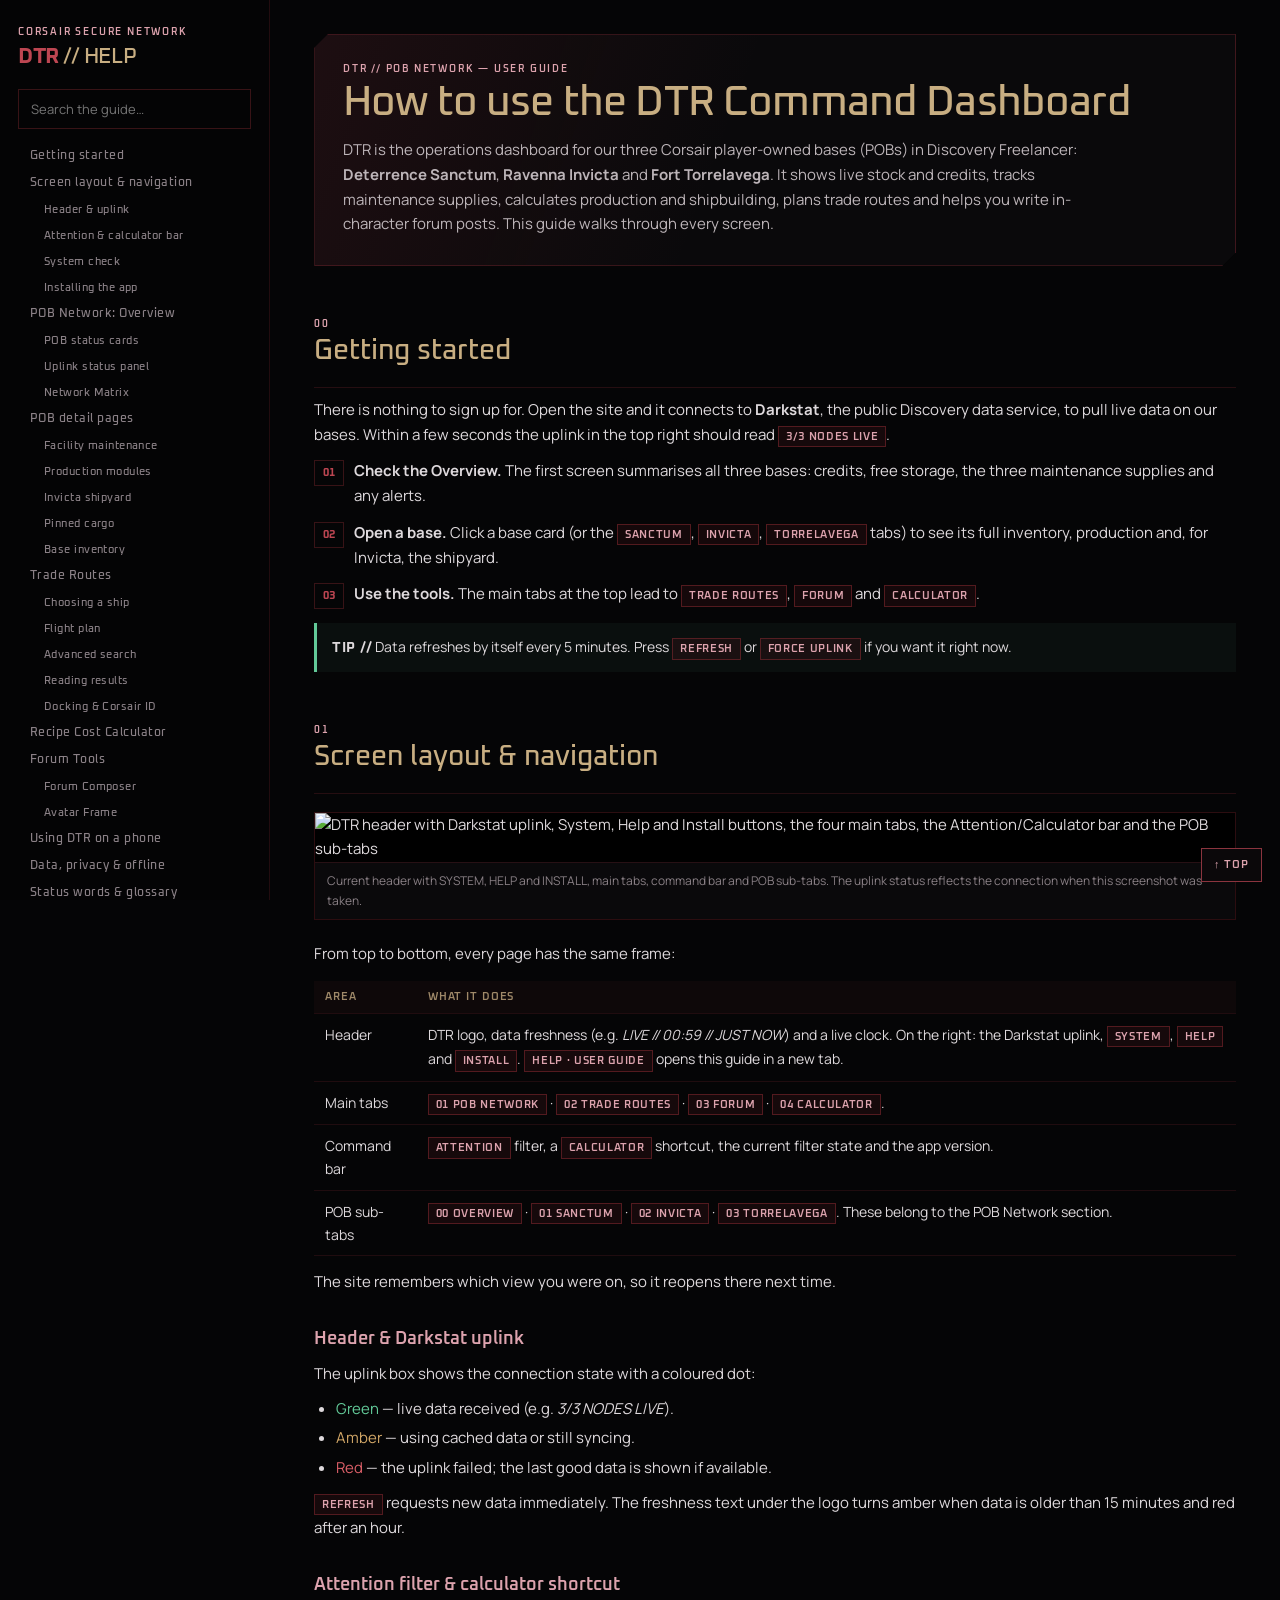
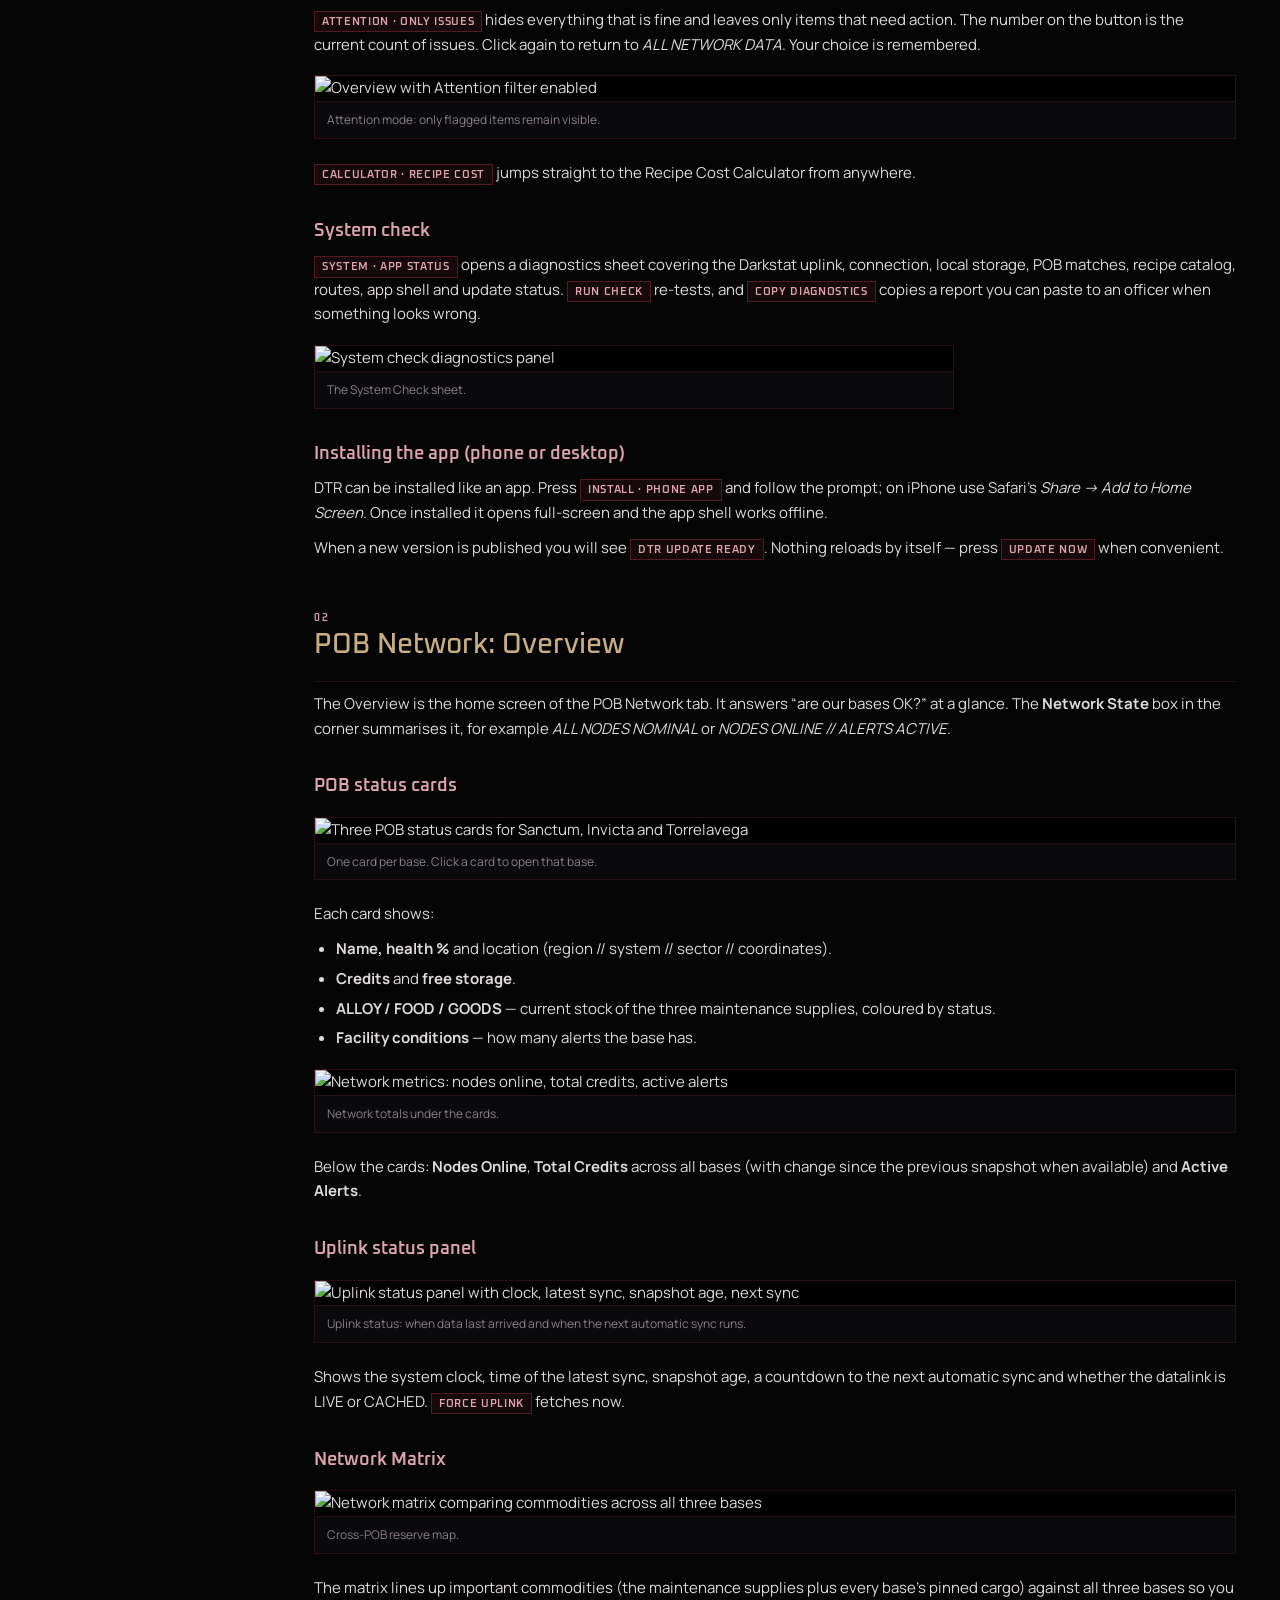
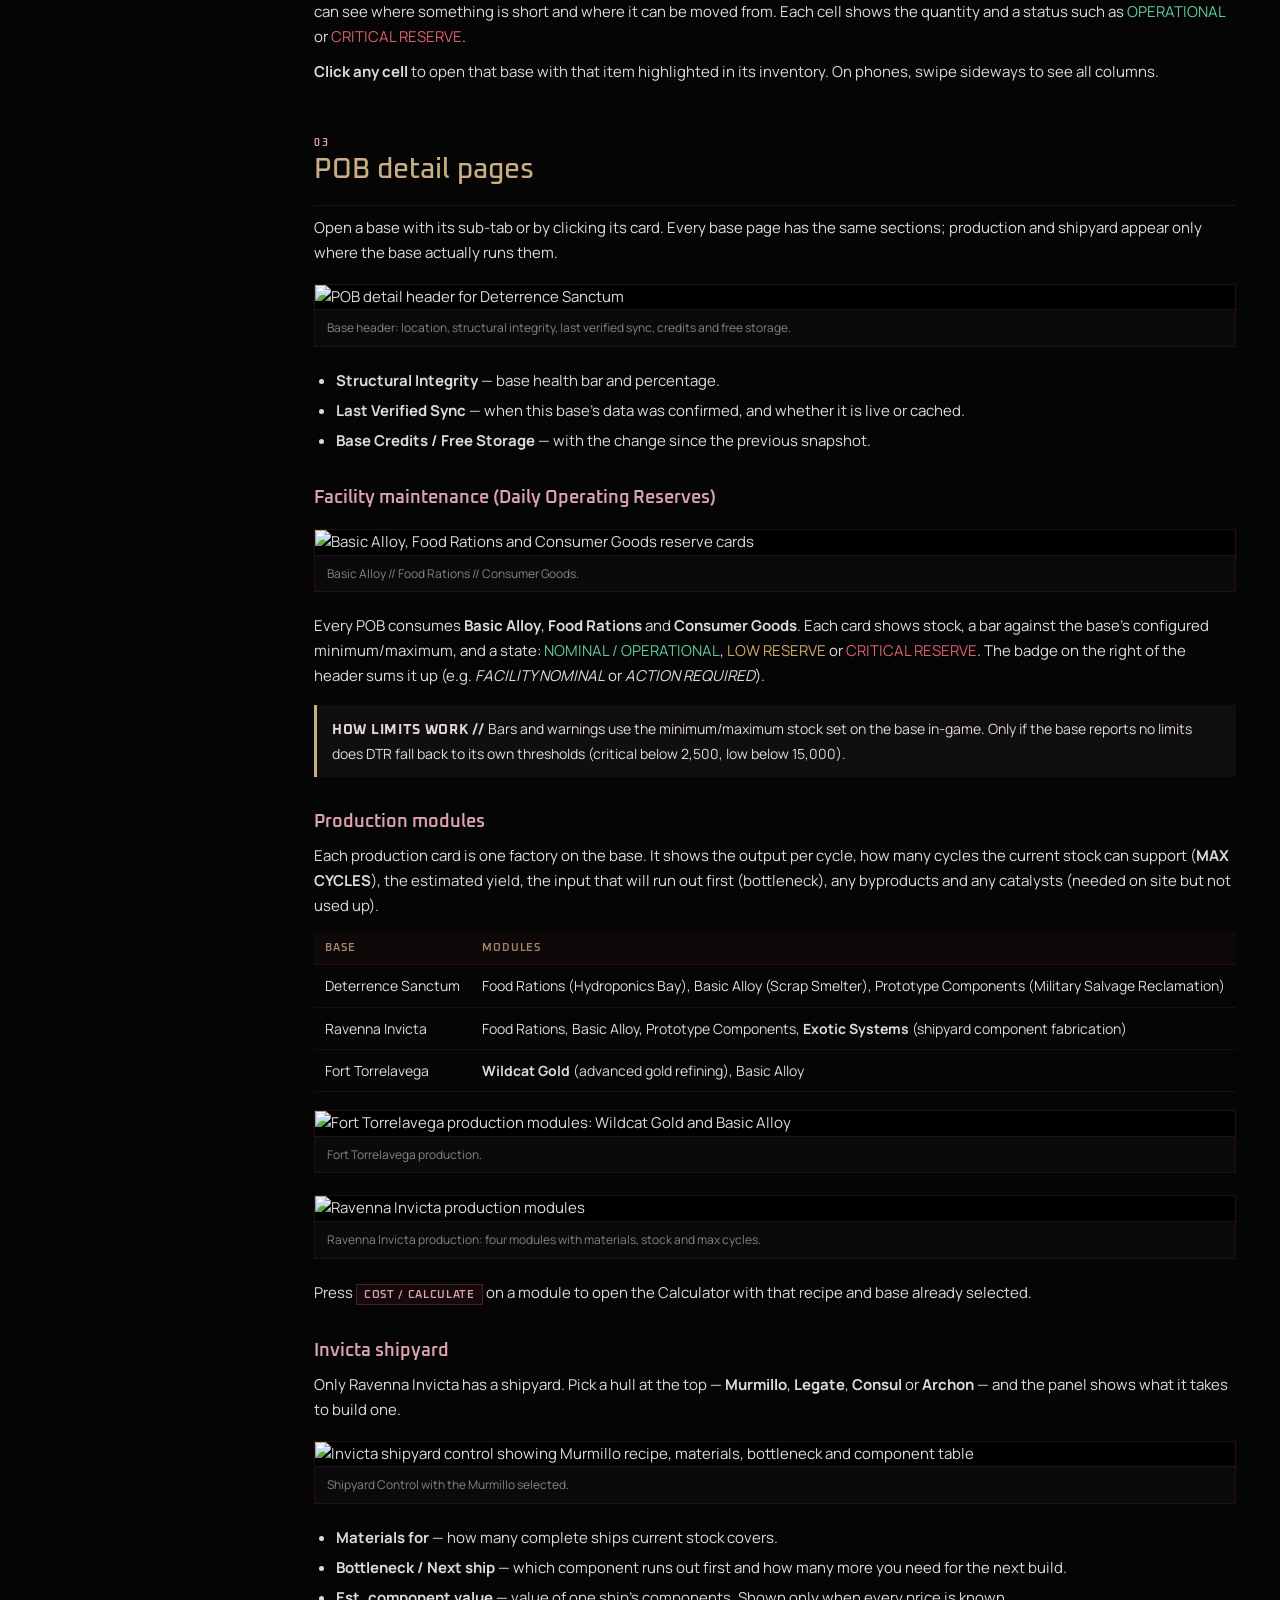
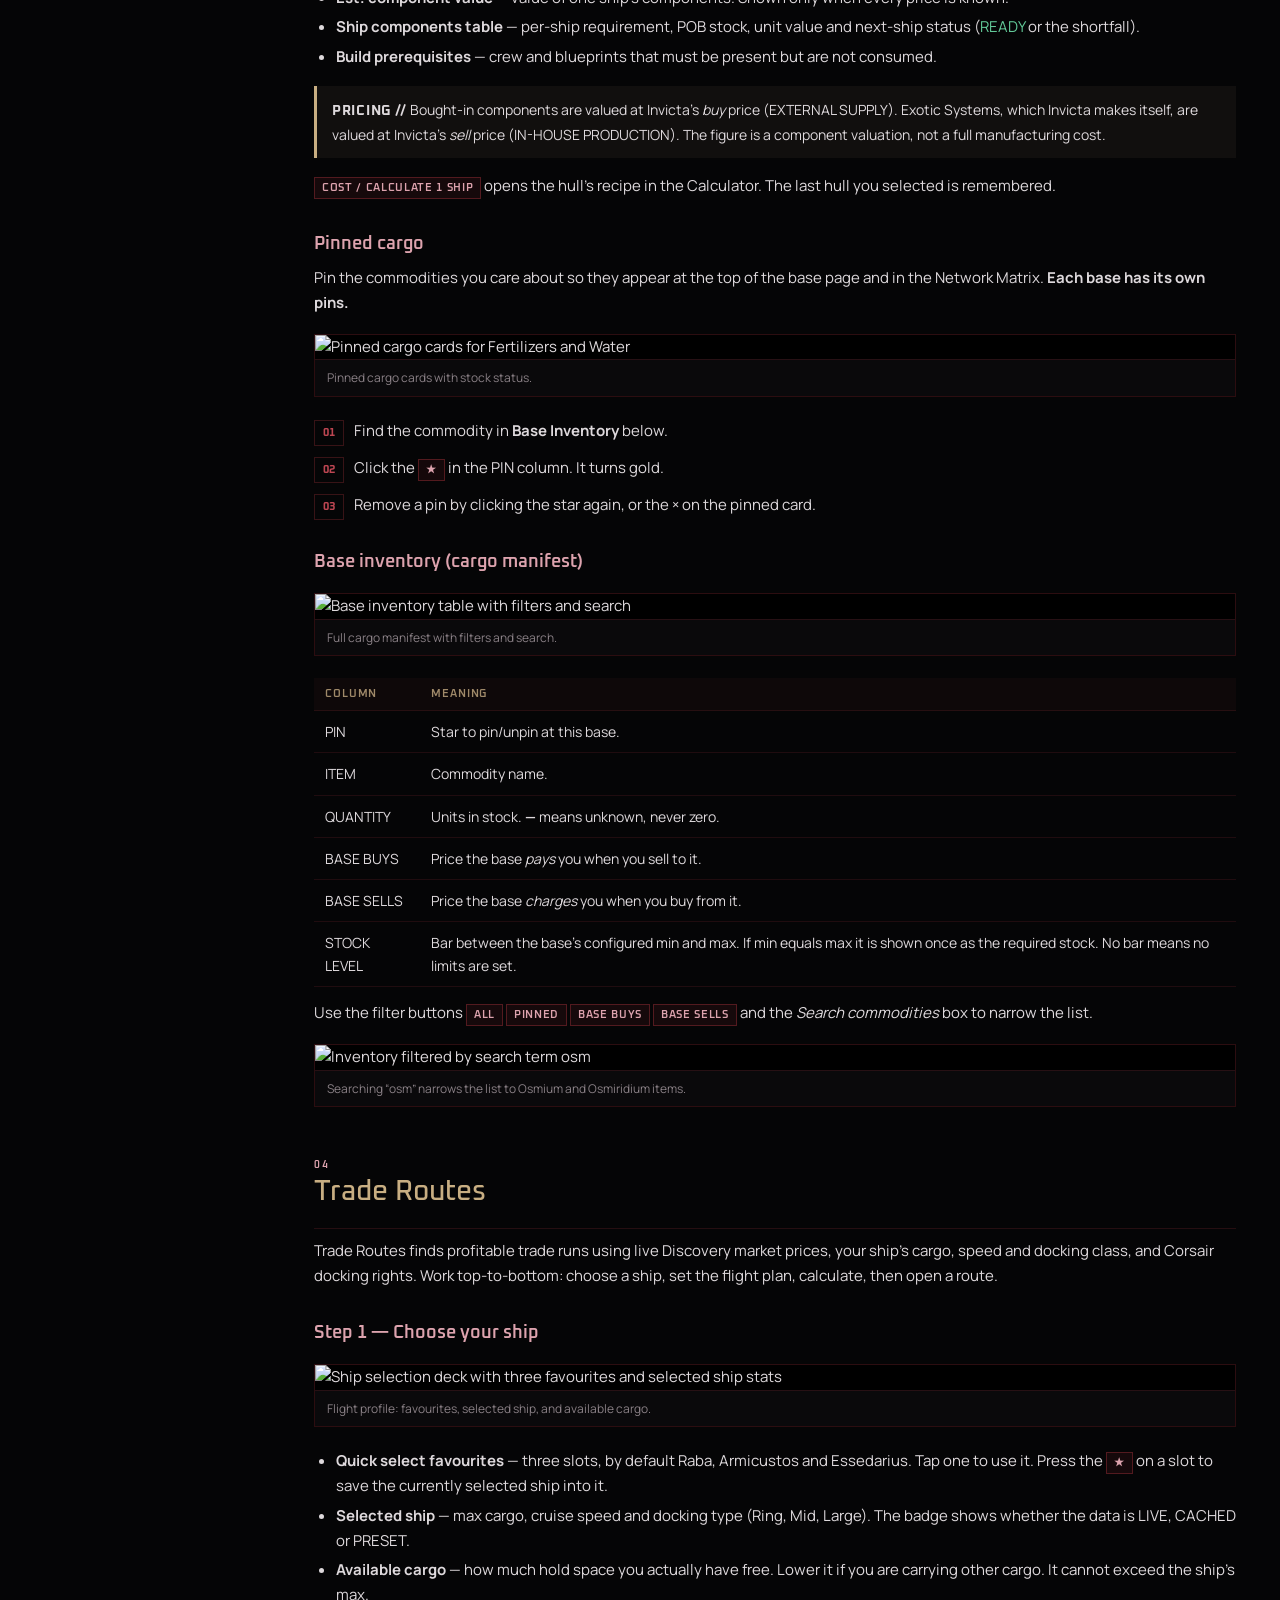
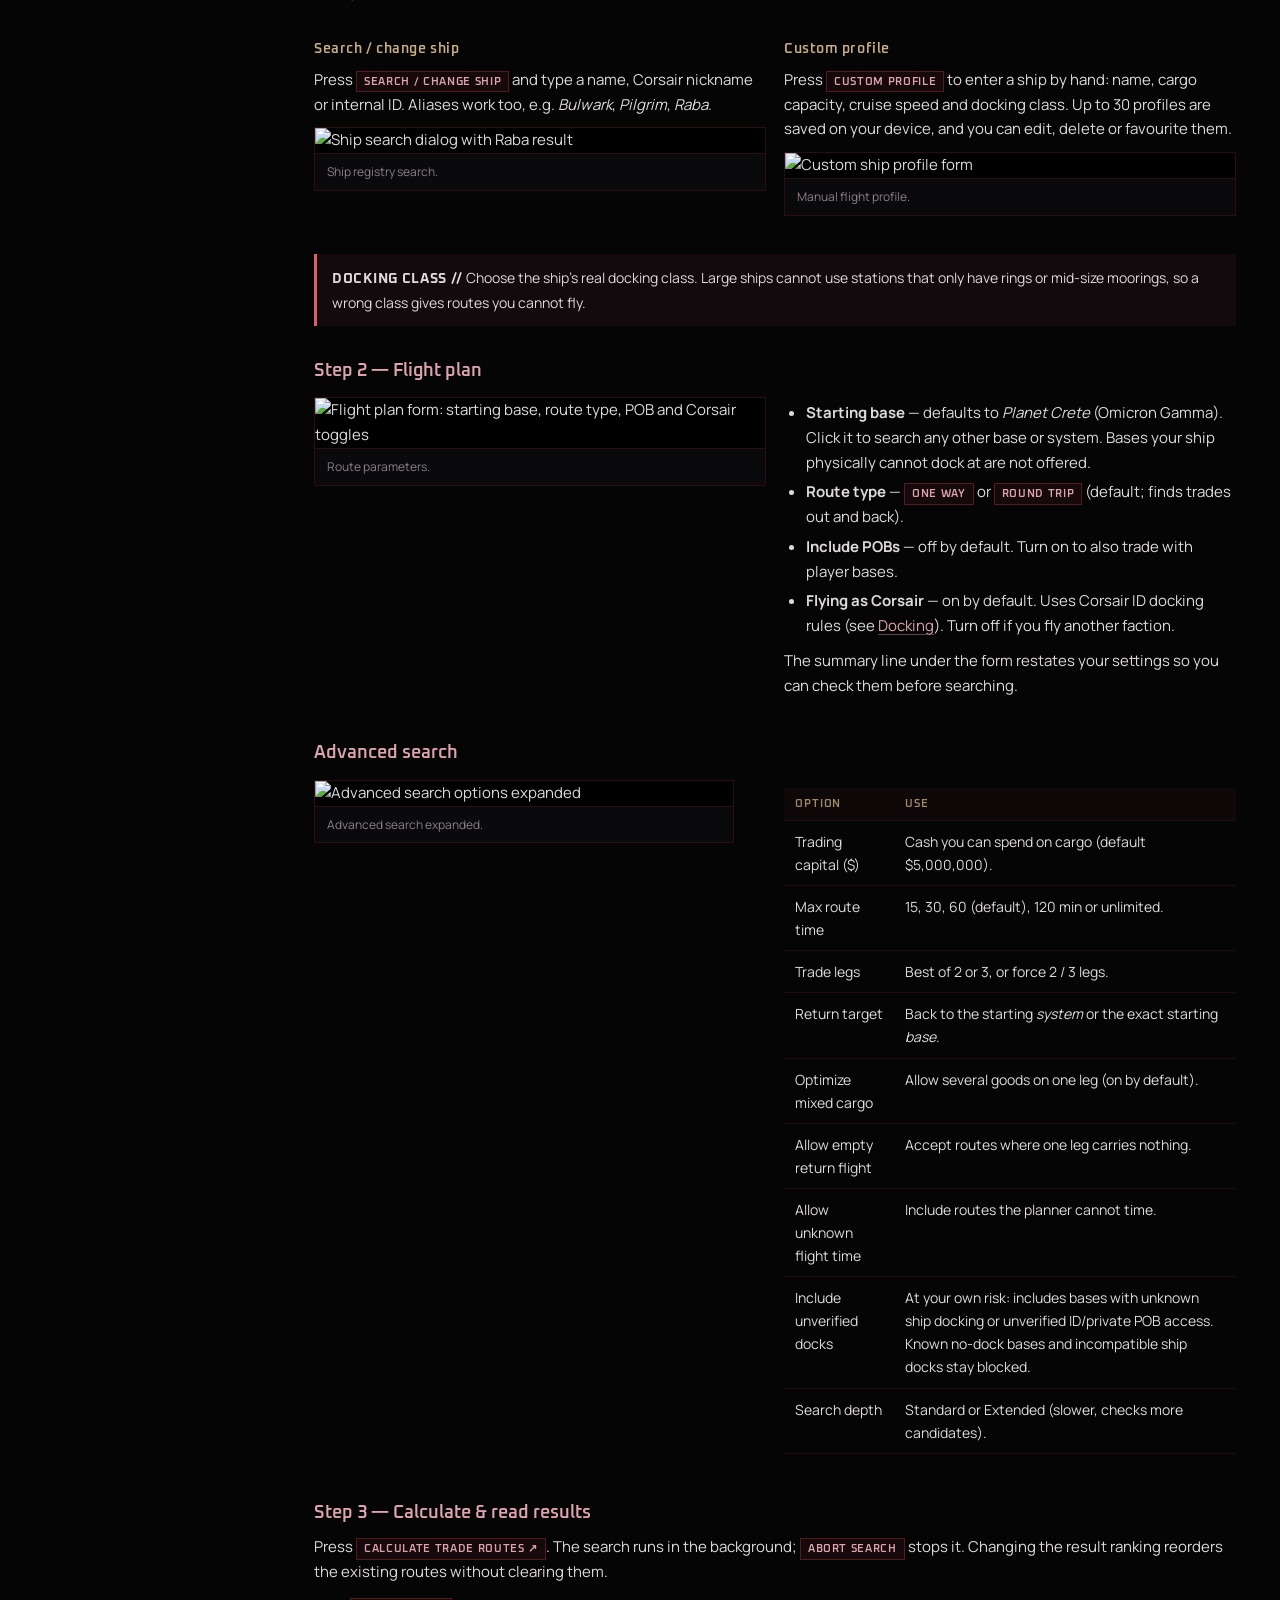
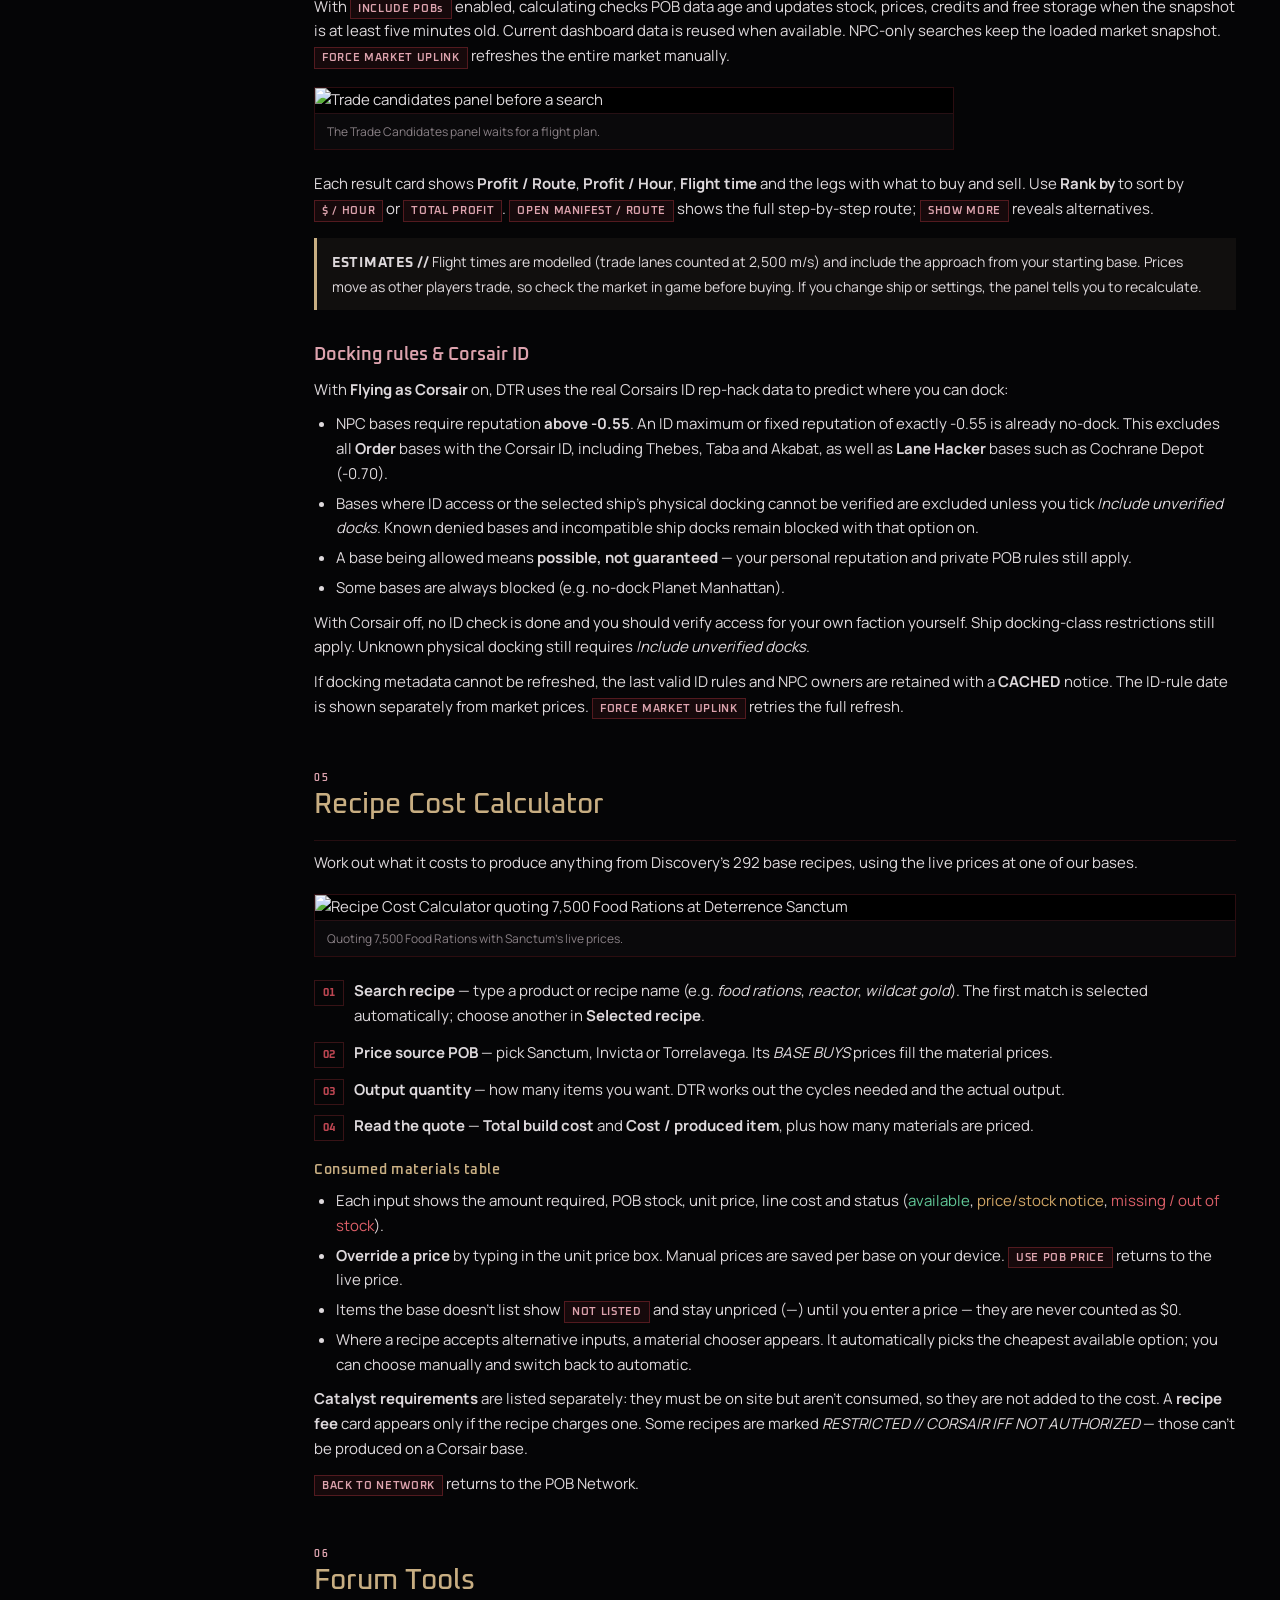
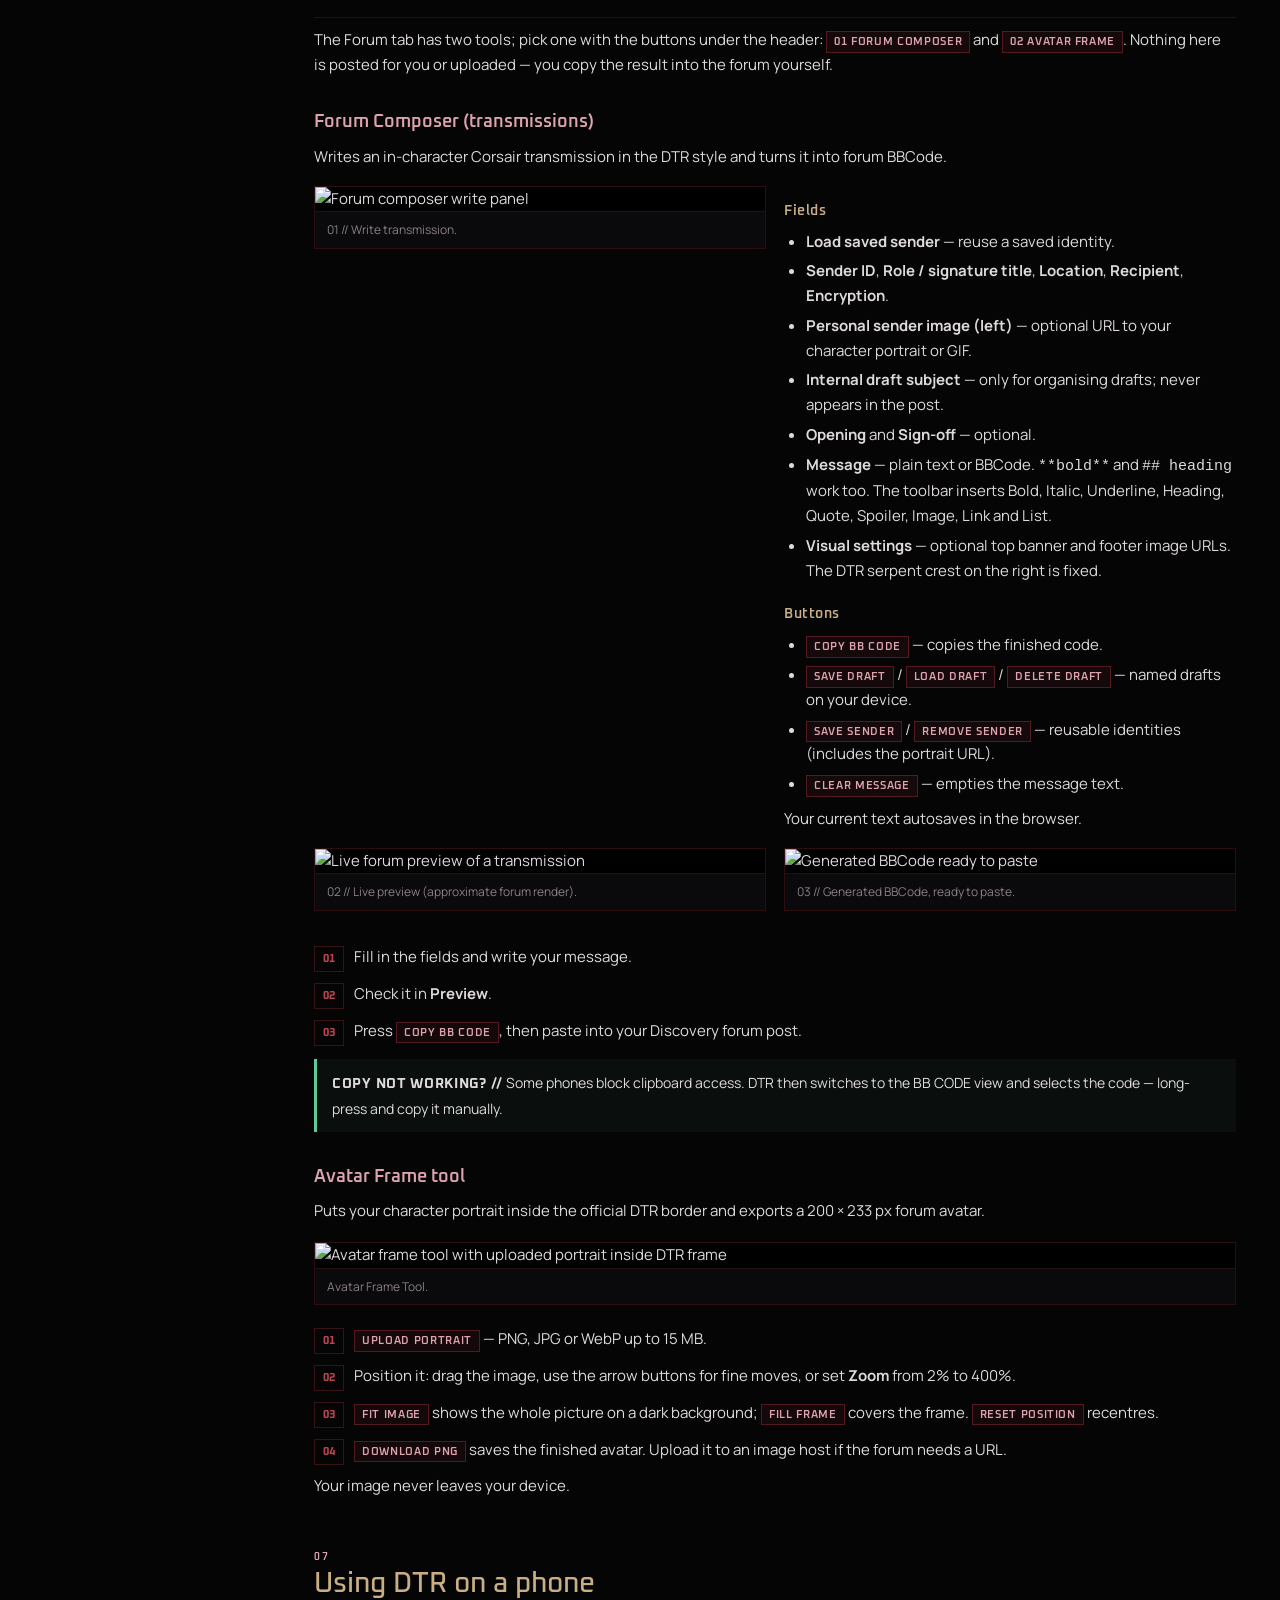
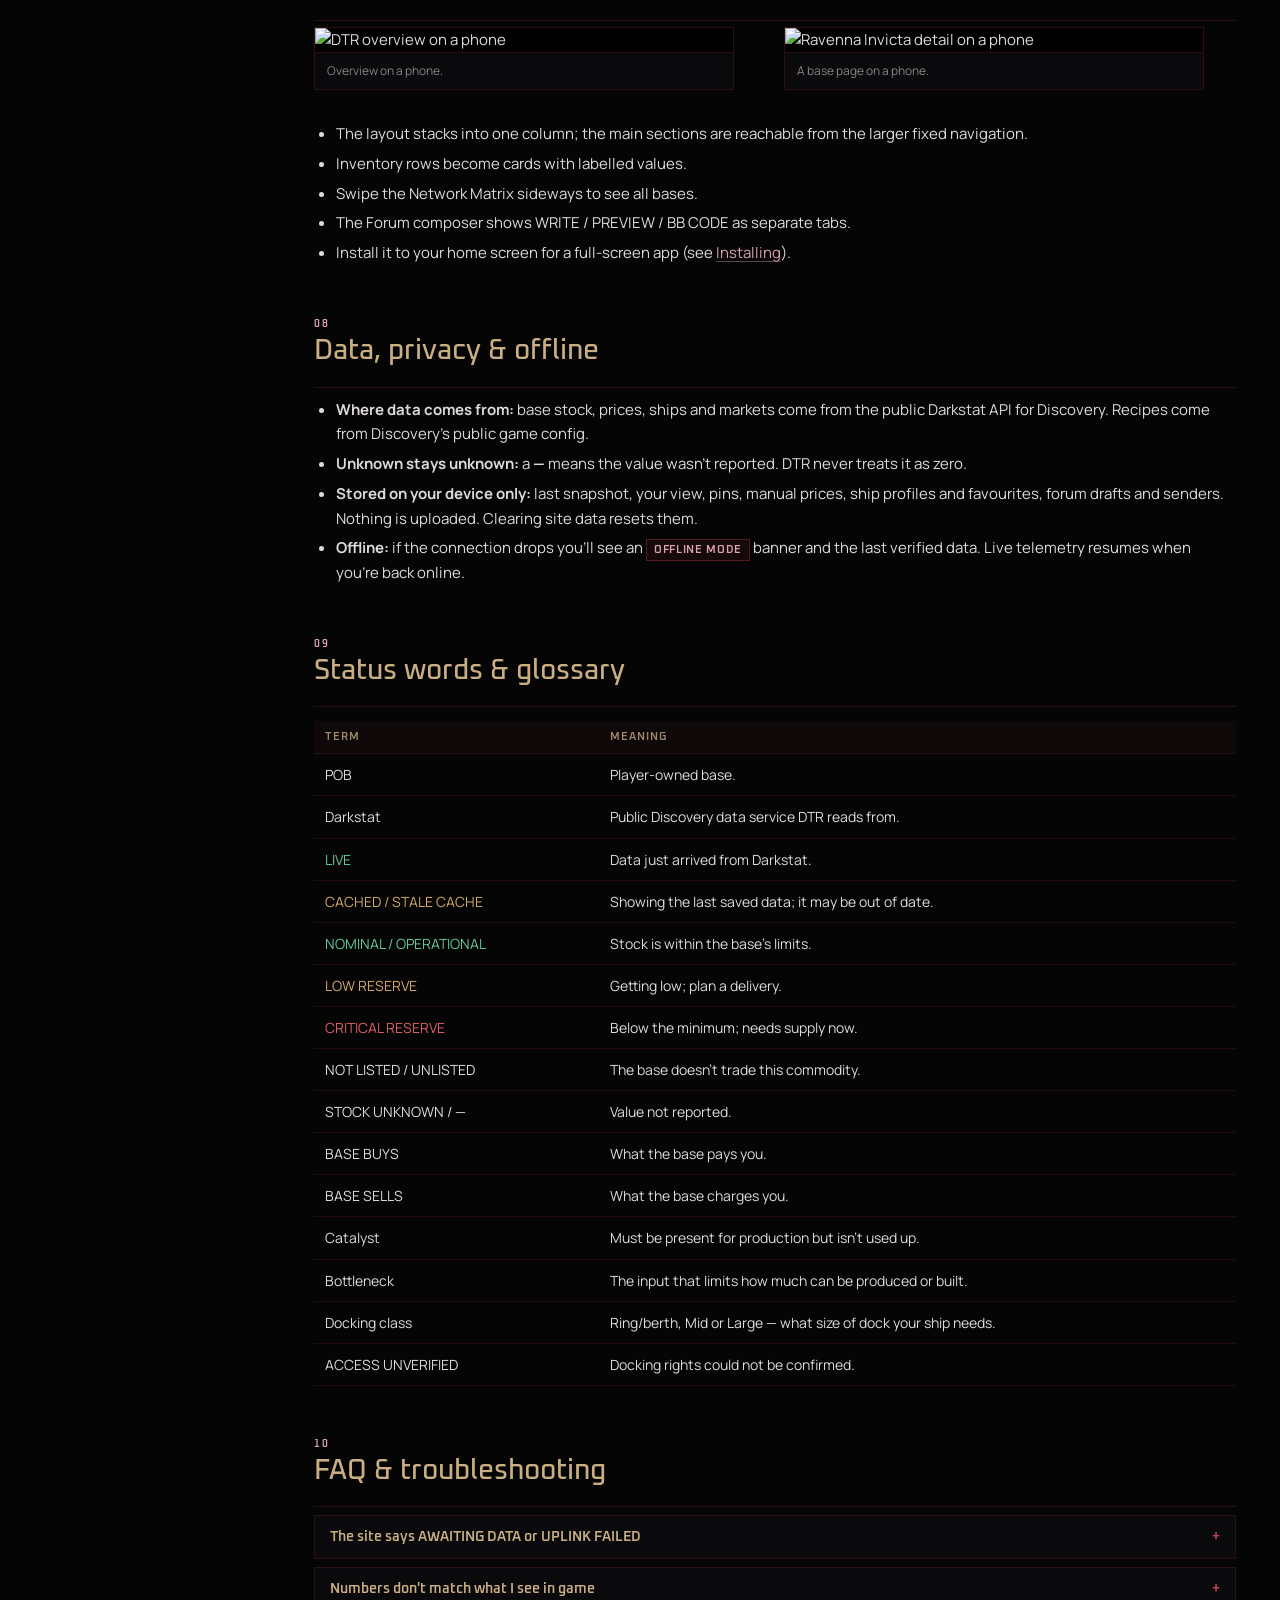
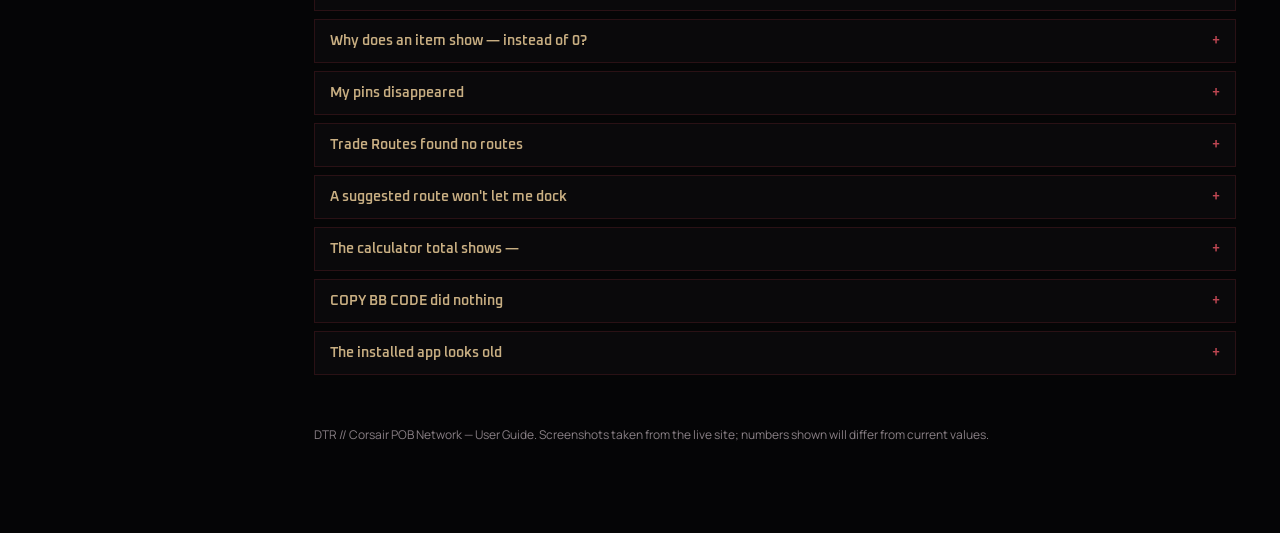
==== commit 27a2fee9: "Fix Corsair docking boundaries and enforce route access (v1.0.10)" ====
--- a/help/guide.html
+++ b/help/guide.html
@@ -345,7 +345,7 @@
       <tr><td>Optimize mixed cargo</td><td>Allow several goods on one leg (on by default).</td></tr>
       <tr><td>Allow empty return flight</td><td>Accept routes where one leg carries nothing.</td></tr>
       <tr><td>Allow unknown flight time</td><td>Include routes the planner cannot time.</td></tr>
-      <tr><td>Include unverified docks</td><td>At your own risk: includes bases where docking cannot be confirmed. Known no-dock bases stay blocked.</td></tr>
+      <tr><td>Include unverified docks</td><td>At your own risk: includes bases with unknown ship docking or unverified ID/private POB access. Known no-dock bases and incompatible ship docks stay blocked.</td></tr>
       <tr><td>Search depth</td><td>Standard or Extended (slower, checks more candidates).</td></tr>
     </table>
   </div>
@@ -360,12 +360,13 @@
   <h3 id="docking">Docking rules &amp; Corsair ID</h3>
   <p>With <b>Flying as Corsair</b> on, DTR uses the real Corsairs ID rep-hack data to predict where you can dock:</p>
   <ul>
-    <li>Bases whose owners are hostile to the Corsairs ID are excluded (for example Lane Hacker bases such as Cochrane Depot).</li>
-    <li>Bases where access cannot be verified are excluded unless you tick <i>Include unverified docks</i>.</li>
+    <li>NPC bases require reputation <b>above -0.55</b>. An ID maximum or fixed reputation of exactly -0.55 is already no-dock. This excludes all <b>Order</b> bases with the Corsair ID, including Thebes, Taba and Akabat, as well as <b>Lane Hacker</b> bases such as Cochrane Depot (-0.70).</li>
+    <li>Bases where ID access or the selected ship's physical docking cannot be verified are excluded unless you tick <i>Include unverified docks</i>. Known denied bases and incompatible ship docks remain blocked with that option on.</li>
     <li>A base being allowed means <b>possible, not guaranteed</b> — your personal reputation and private POB rules still apply.</li>
     <li>Some bases are always blocked (e.g. no-dock Planet Manhattan).</li>
   </ul>
-  <p>With Corsair off, no ID check is done and you should verify access for your own faction yourself.</p>
+  <p>With Corsair off, no ID check is done and you should verify access for your own faction yourself. Ship docking-class restrictions still apply. Unknown physical docking still requires <i>Include unverified docks</i>.</p>
+  <p>If docking metadata cannot be refreshed, the last valid ID rules and NPC owners are retained with a <b>CACHED</b> notice. The ID-rule date is shown separately from market prices. <span class="ui">FORCE MARKET UPLINK</span> retries the full refresh.</p>
 </section>
 
 <!-- ============================================================ -->
@@ -501,7 +502,7 @@
   <details class="dh-faq"><summary>Why does an item show — instead of 0?</summary><div><p>— means the value wasn't reported. DTR deliberately doesn't guess, so you can tell “really empty” from “unknown”.</p></div></details>
   <details class="dh-faq"><summary>My pins disappeared</summary><div><p>Pins are stored per base and per device/browser. Check you are on the same base and browser; clearing site data removes them.</p></div></details>
   <details class="dh-faq"><summary>Trade Routes found no routes</summary><div><p>Try longer <b>Max route time</b>, more <b>capital</b>, <b>Extended</b> search depth, <b>Include POBs</b>, or a different start base. Also check <b>Available cargo</b> and the docking class of your ship.</p></div></details>
-  <details class="dh-faq"><summary>A suggested route won't let me dock</summary><div><p>Docking is predicted, not guaranteed. Your personal reputation, private POB whitelists or in-game rules may differ. Leave <i>Include unverified docks</i> off for the safest results.</p></div></details>
+  <details class="dh-faq"><summary>A suggested route won't let me dock</summary><div><p>Check <b>Flying as Corsair</b>, the ship's docking class and any <b>CACHED</b> docking notices. Use <b>UPDATE NOW</b> when an app update is ready, then recalculate. Personal reputation, private POB whitelists and in-game restrictions can still differ. Leave <i>Include unverified docks</i> off for the safest results.</p></div></details>
   <details class="dh-faq"><summary>The calculator total shows —</summary><div><p>At least one material has no price at the selected base. Type a unit price for each <span class="ui">NOT LISTED</span> material, or choose a different price source POB.</p></div></details>
   <details class="dh-faq"><summary>COPY BB CODE did nothing</summary><div><p>Your browser blocked the clipboard. Open the <span class="ui">03 BB CODE</span> view, select all and copy manually.</p></div></details>
   <details class="dh-faq"><summary>The installed app looks old</summary><div><p>Look for the <span class="ui">UPDATE NOW</span> prompt, or open <span class="ui">SYSTEM</span> and check <i>APP UPDATE</i>. Updating reloads the app with the latest version.</p></div></details>
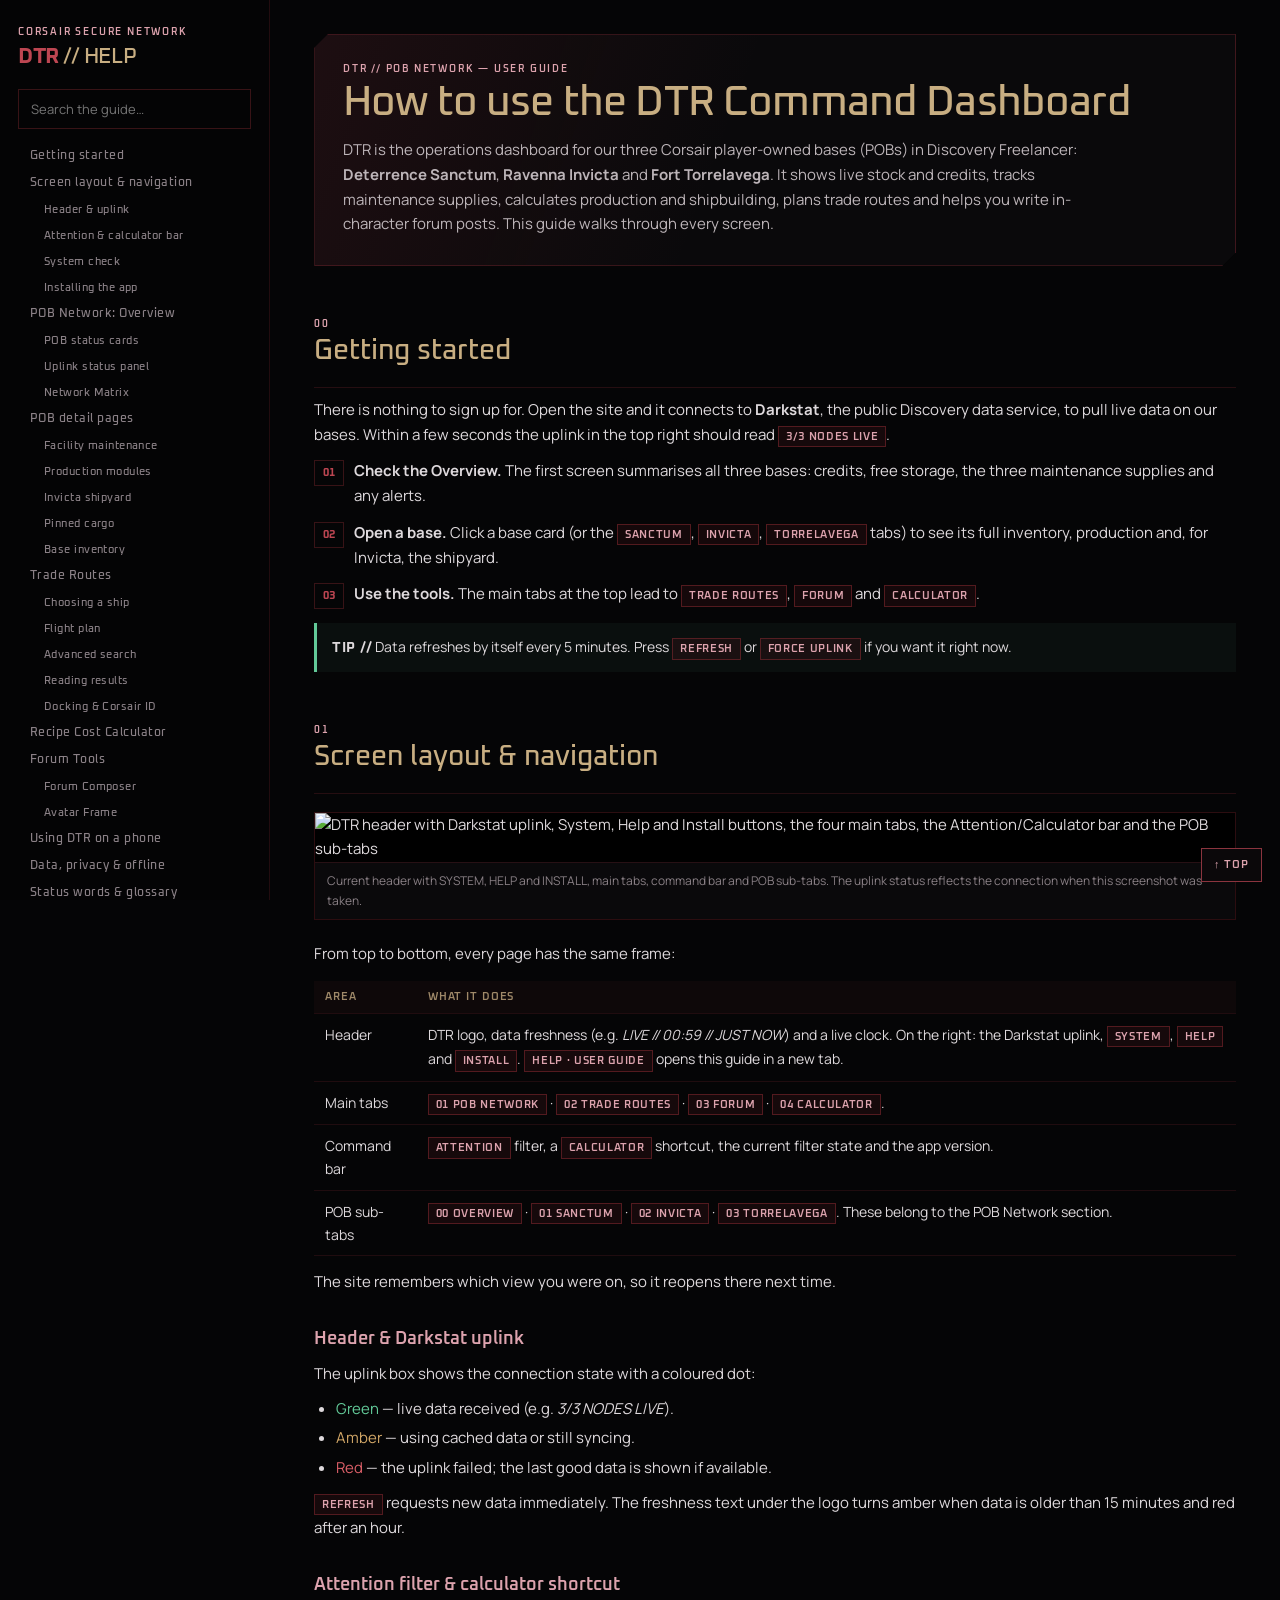
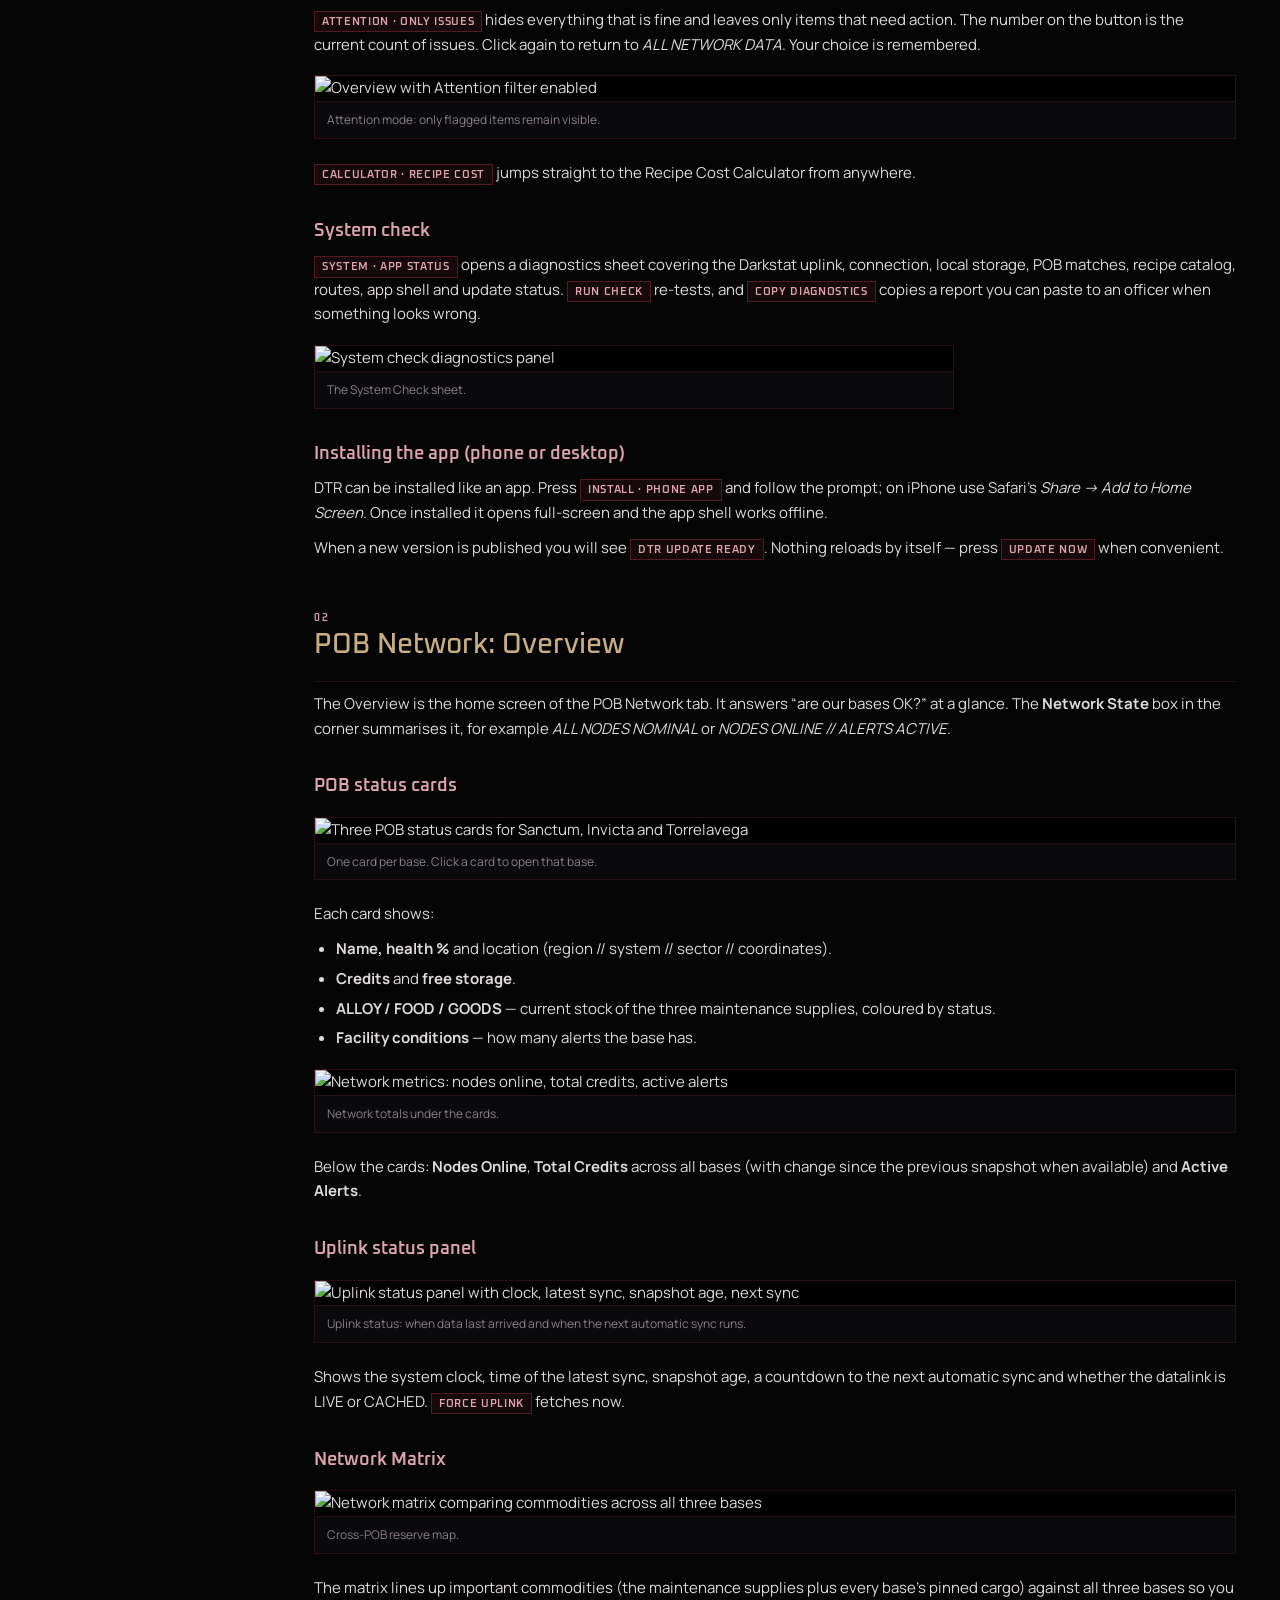
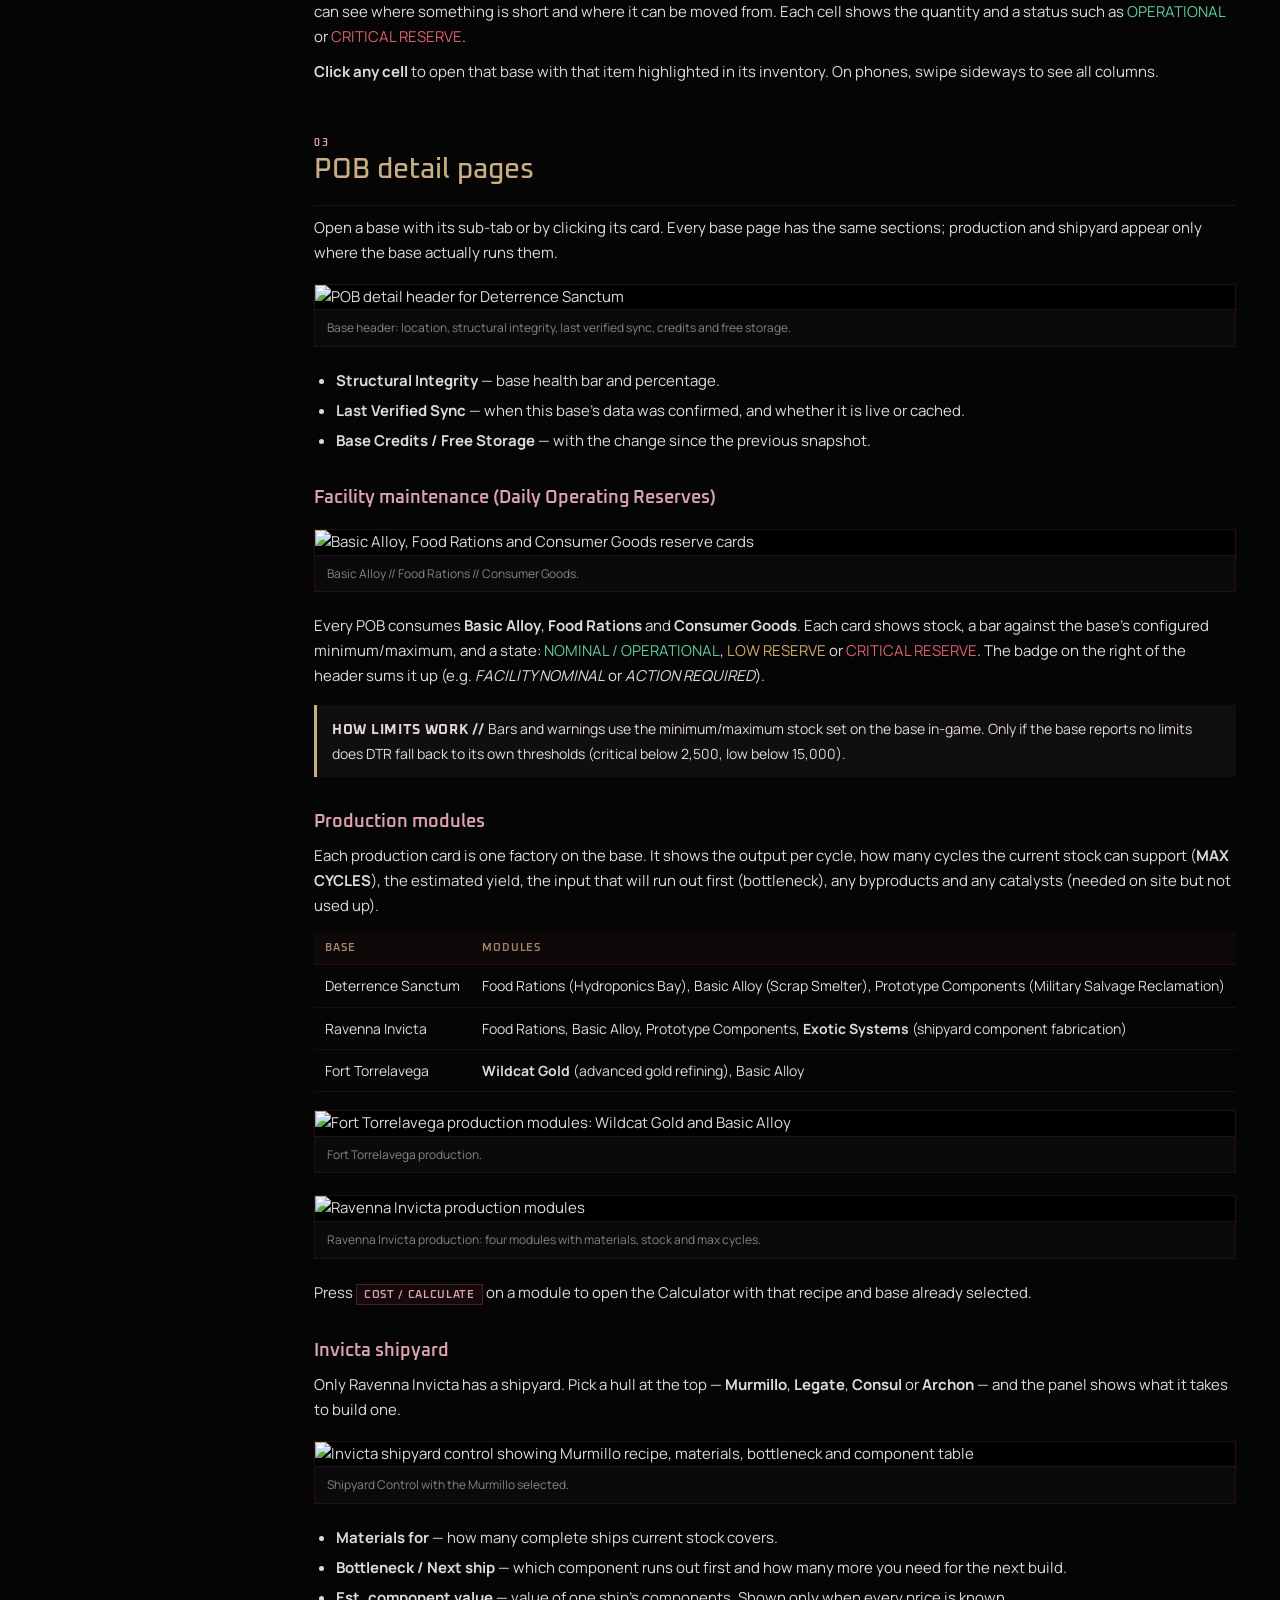
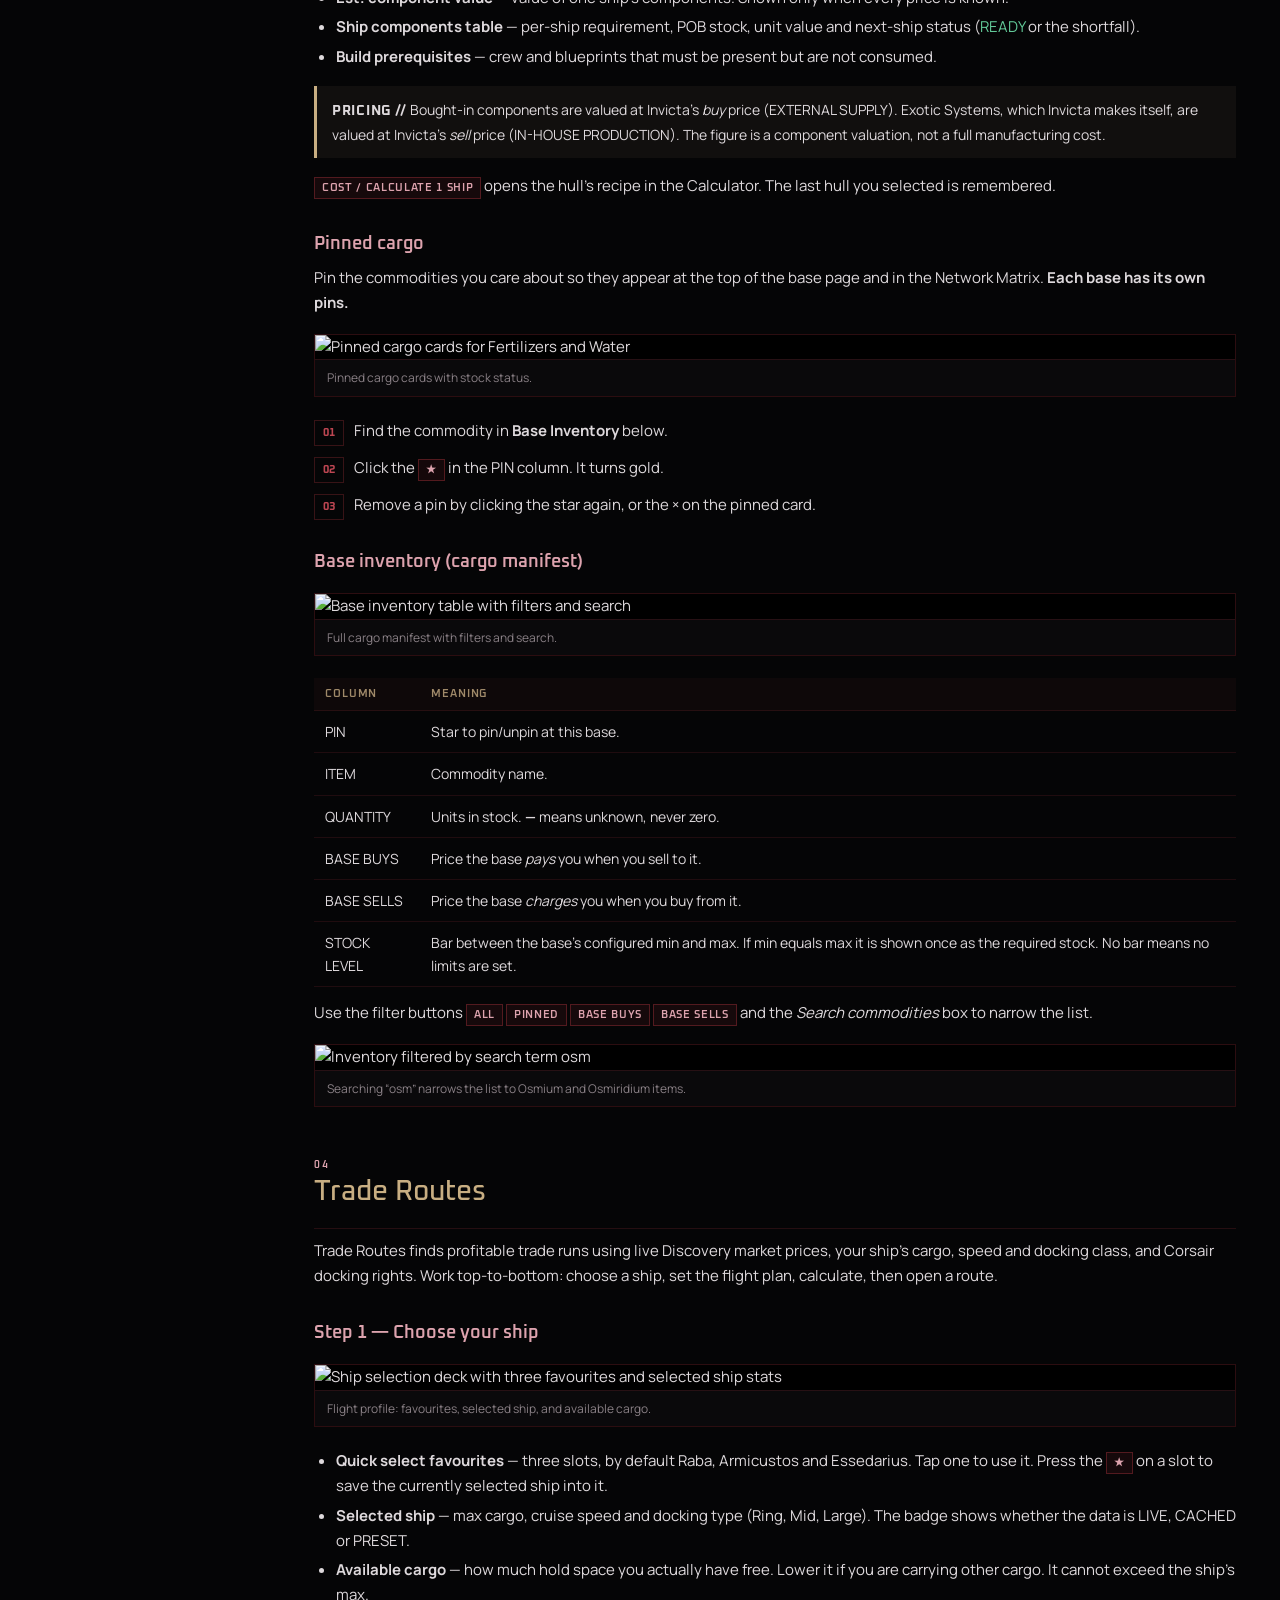
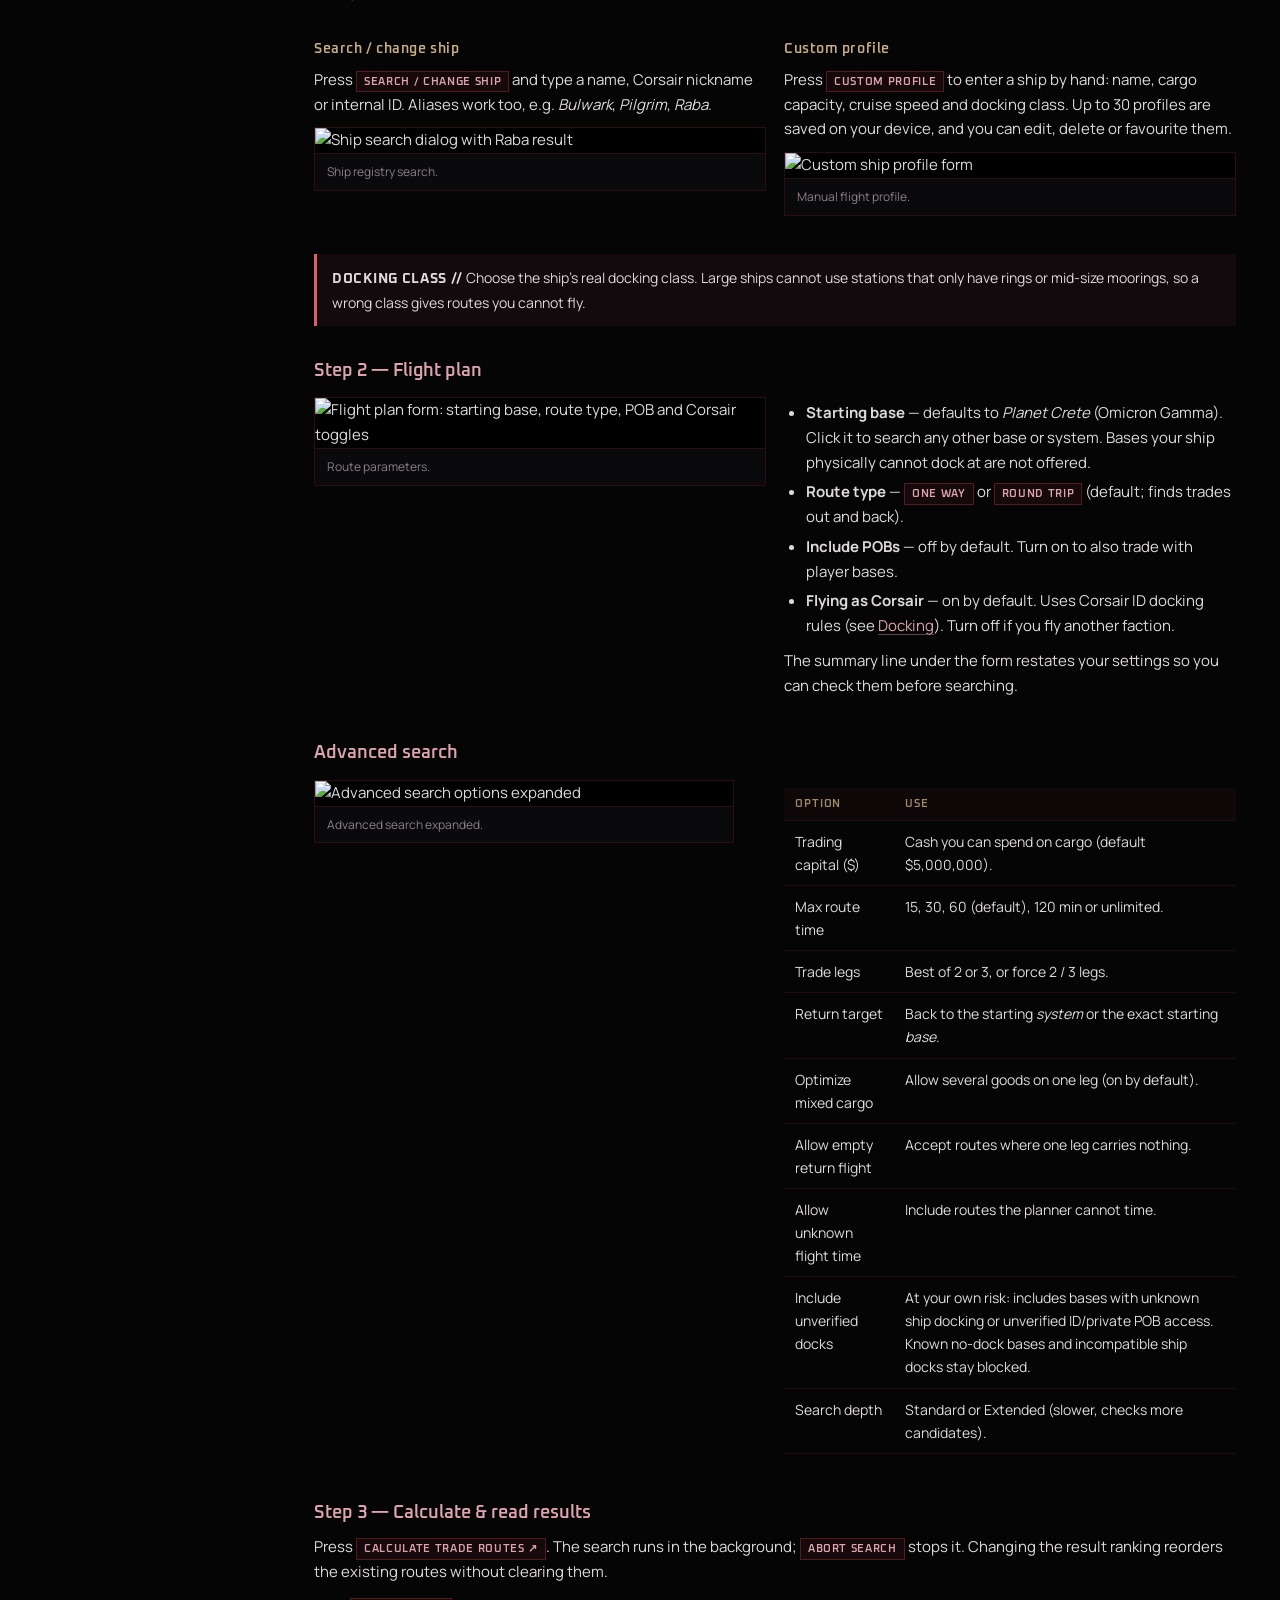
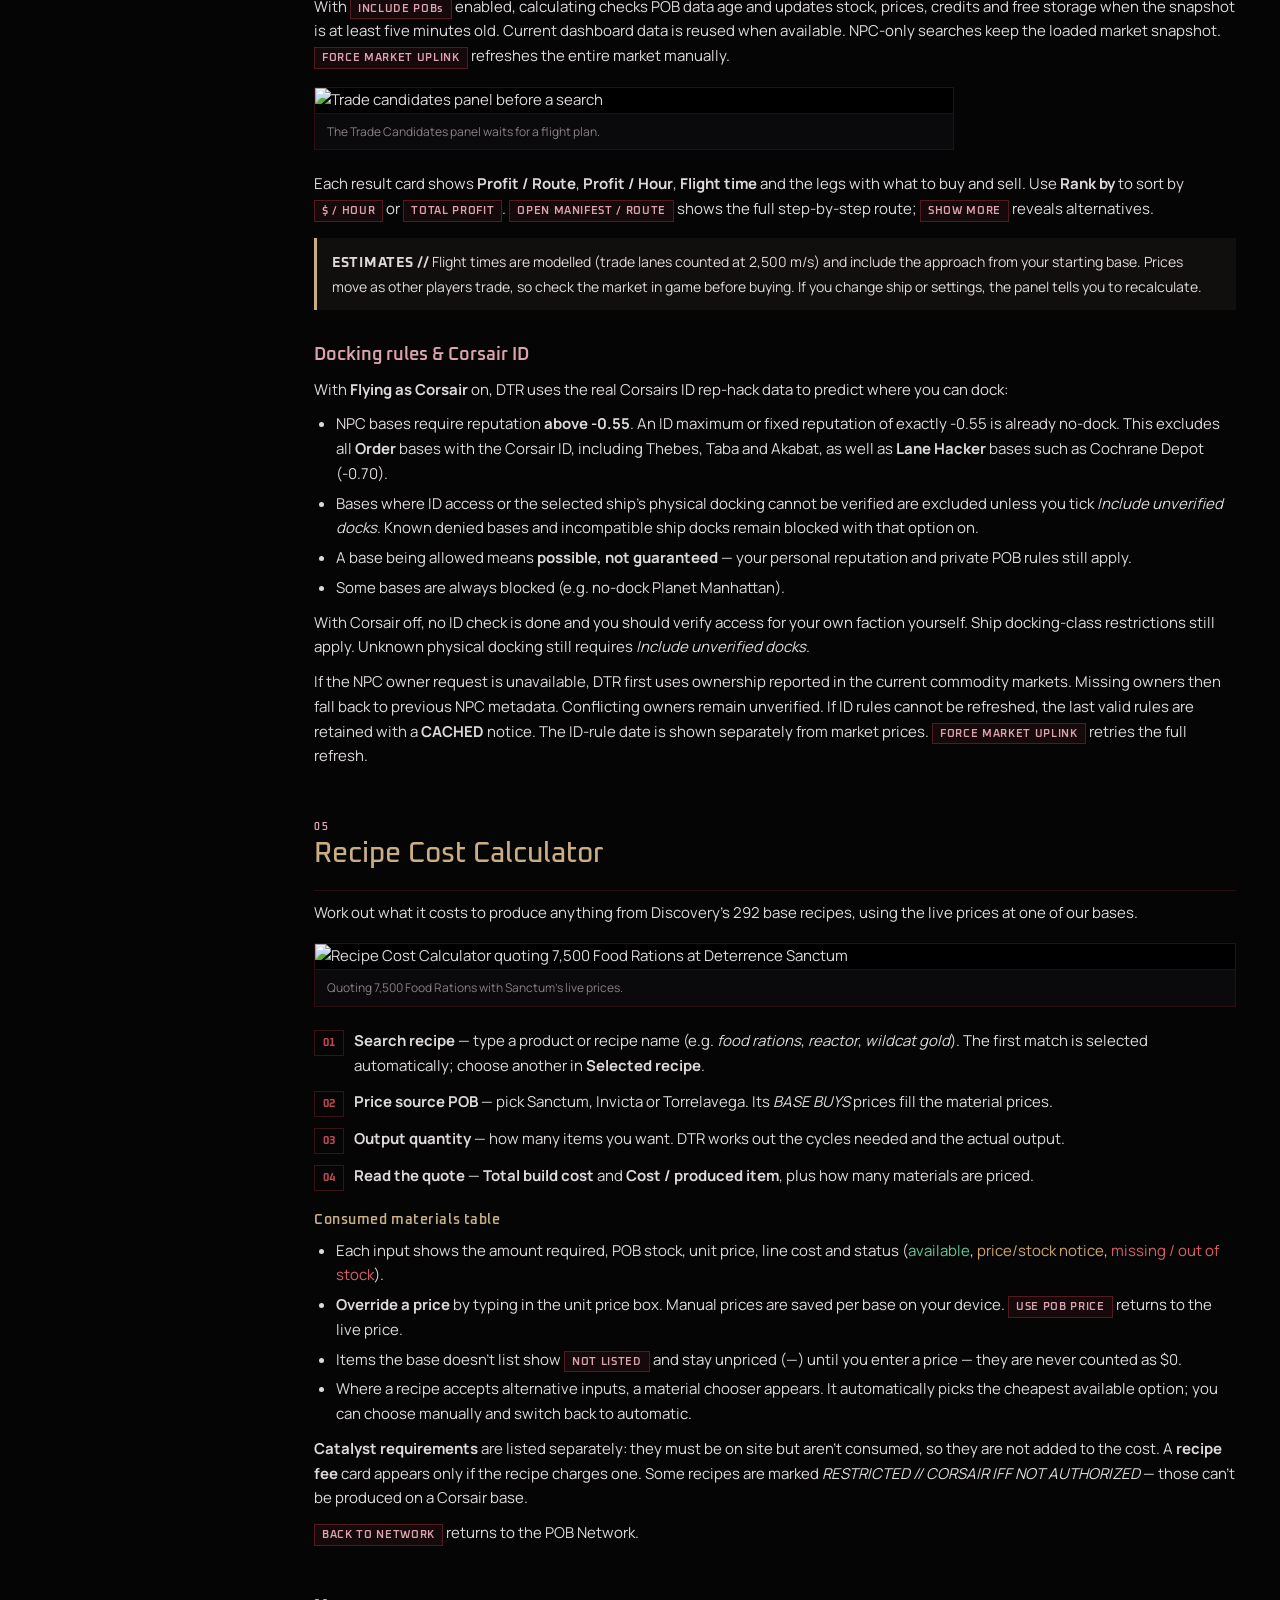
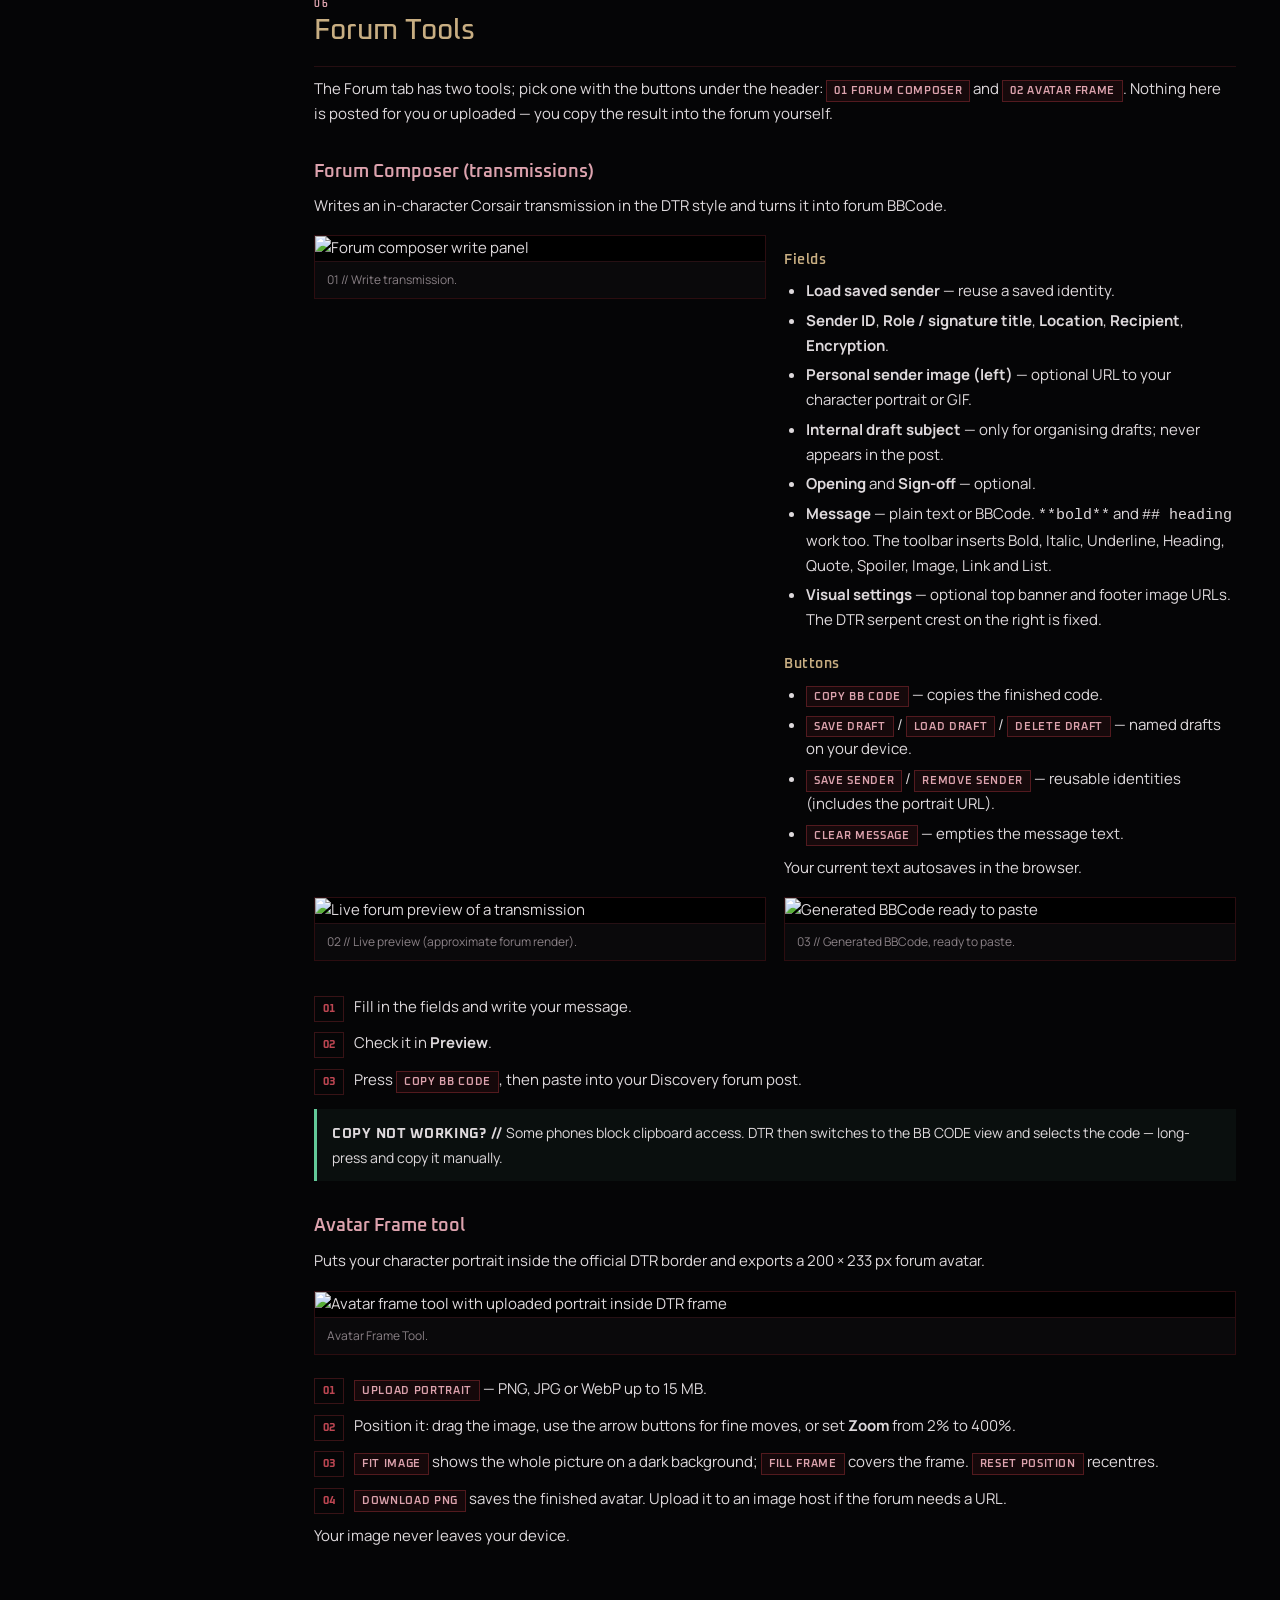
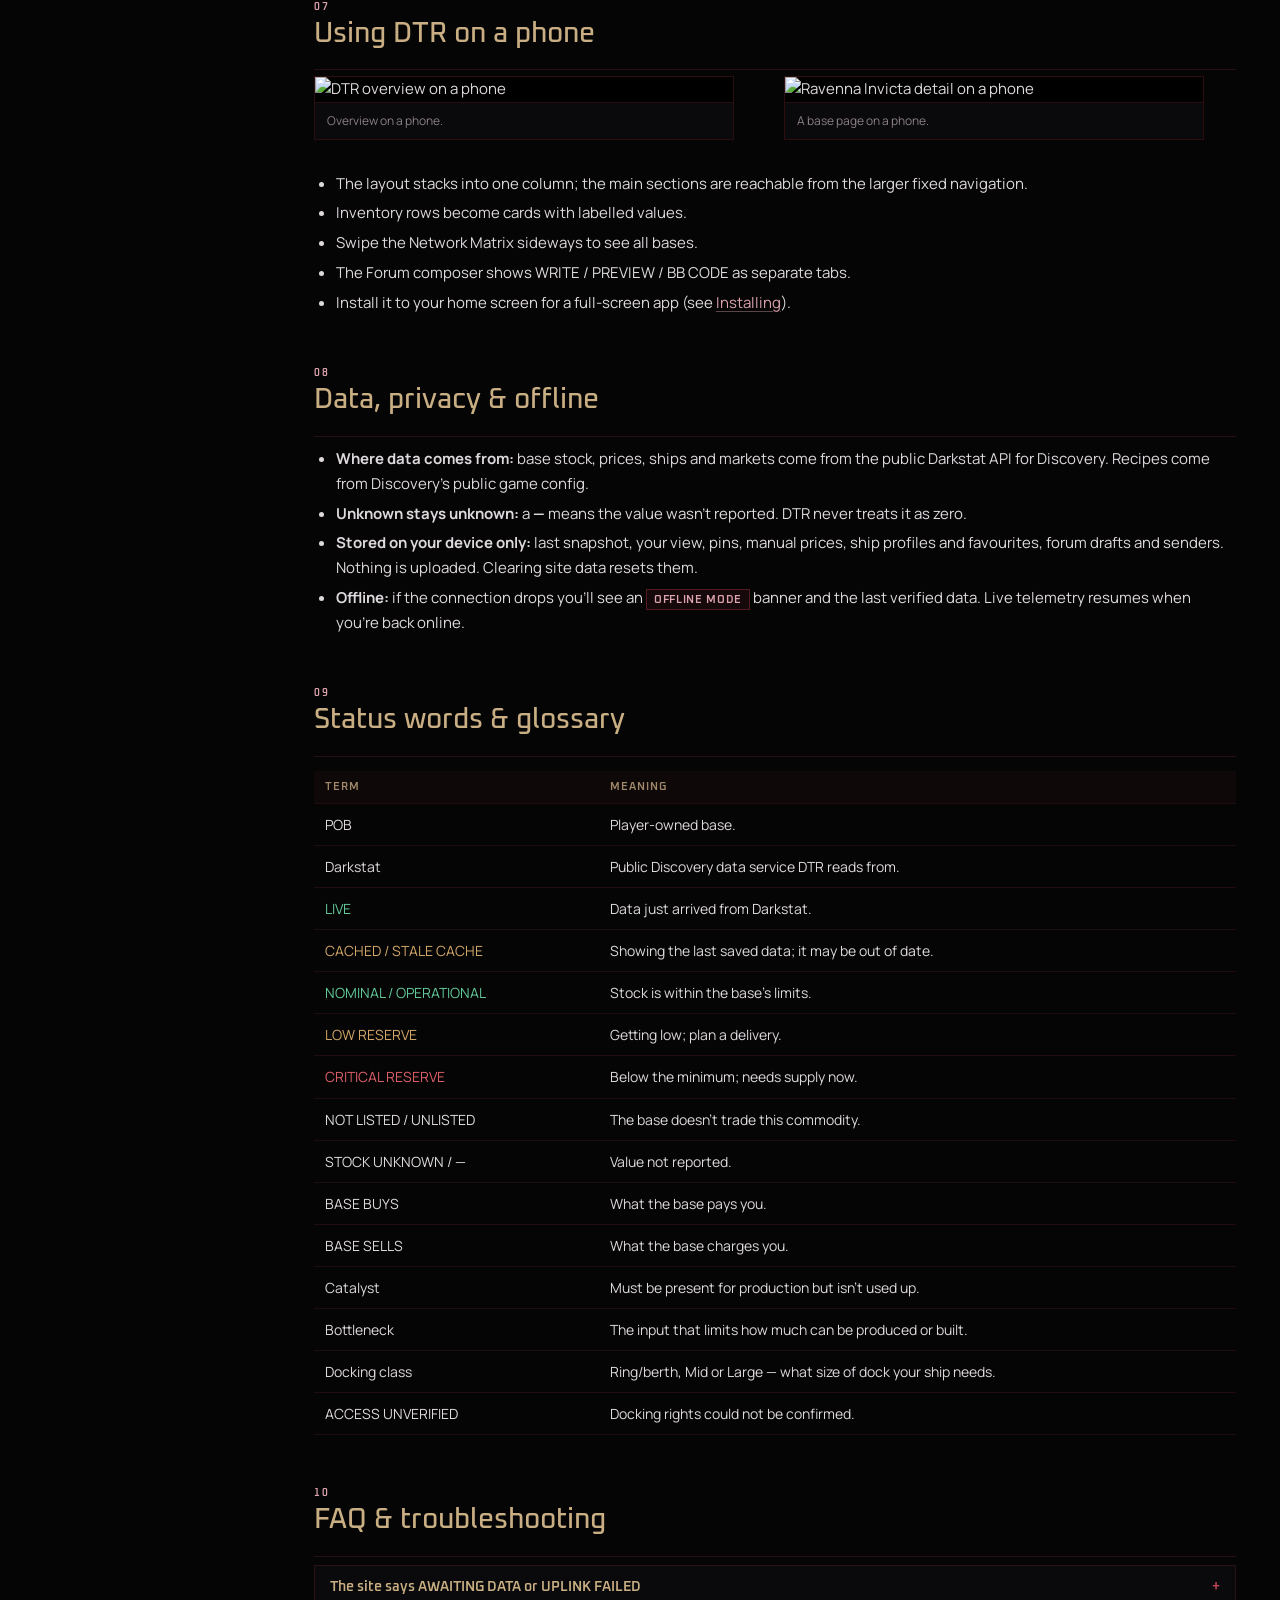
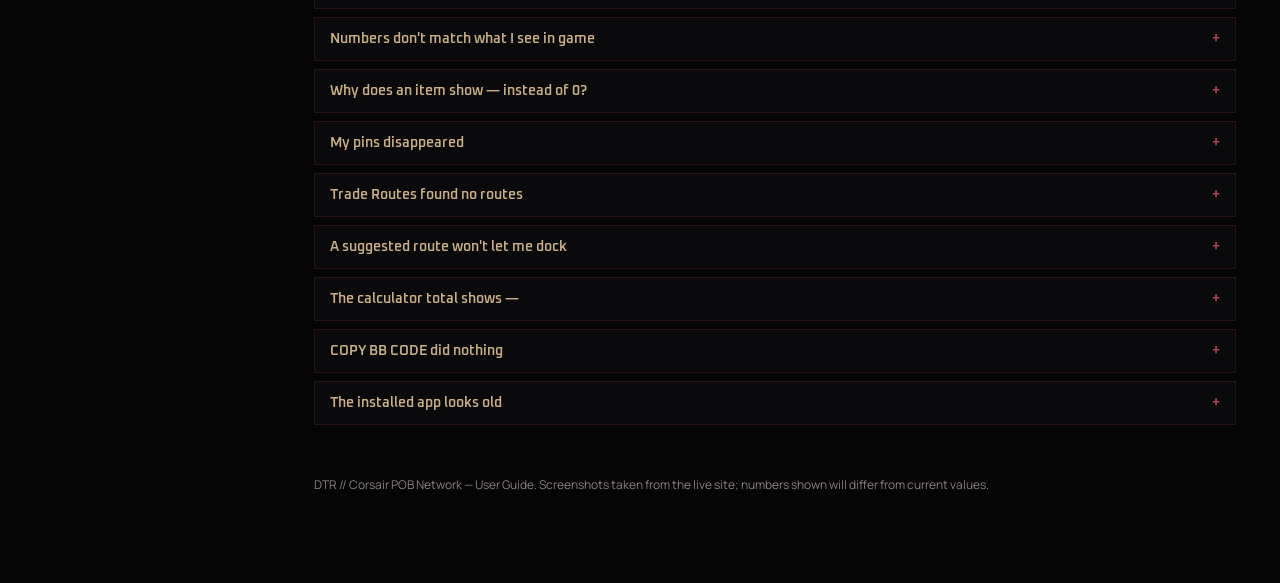
==== commit c3af85a5: "Preserve docking restrictions with market ownership fallback (v1.0.11)" ====
--- a/help/guide.html
+++ b/help/guide.html
@@ -366,7 +366,7 @@
     <li>Some bases are always blocked (e.g. no-dock Planet Manhattan).</li>
   </ul>
   <p>With Corsair off, no ID check is done and you should verify access for your own faction yourself. Ship docking-class restrictions still apply. Unknown physical docking still requires <i>Include unverified docks</i>.</p>
-  <p>If docking metadata cannot be refreshed, the last valid ID rules and NPC owners are retained with a <b>CACHED</b> notice. The ID-rule date is shown separately from market prices. <span class="ui">FORCE MARKET UPLINK</span> retries the full refresh.</p>
+  <p>If the NPC owner request is unavailable, DTR first uses ownership reported in the current commodity markets. Missing owners then fall back to previous NPC metadata. Conflicting owners remain unverified. If ID rules cannot be refreshed, the last valid rules are retained with a <b>CACHED</b> notice. The ID-rule date is shown separately from market prices. <span class="ui">FORCE MARKET UPLINK</span> retries the full refresh.</p>
 </section>
 
 <!-- ============================================================ -->
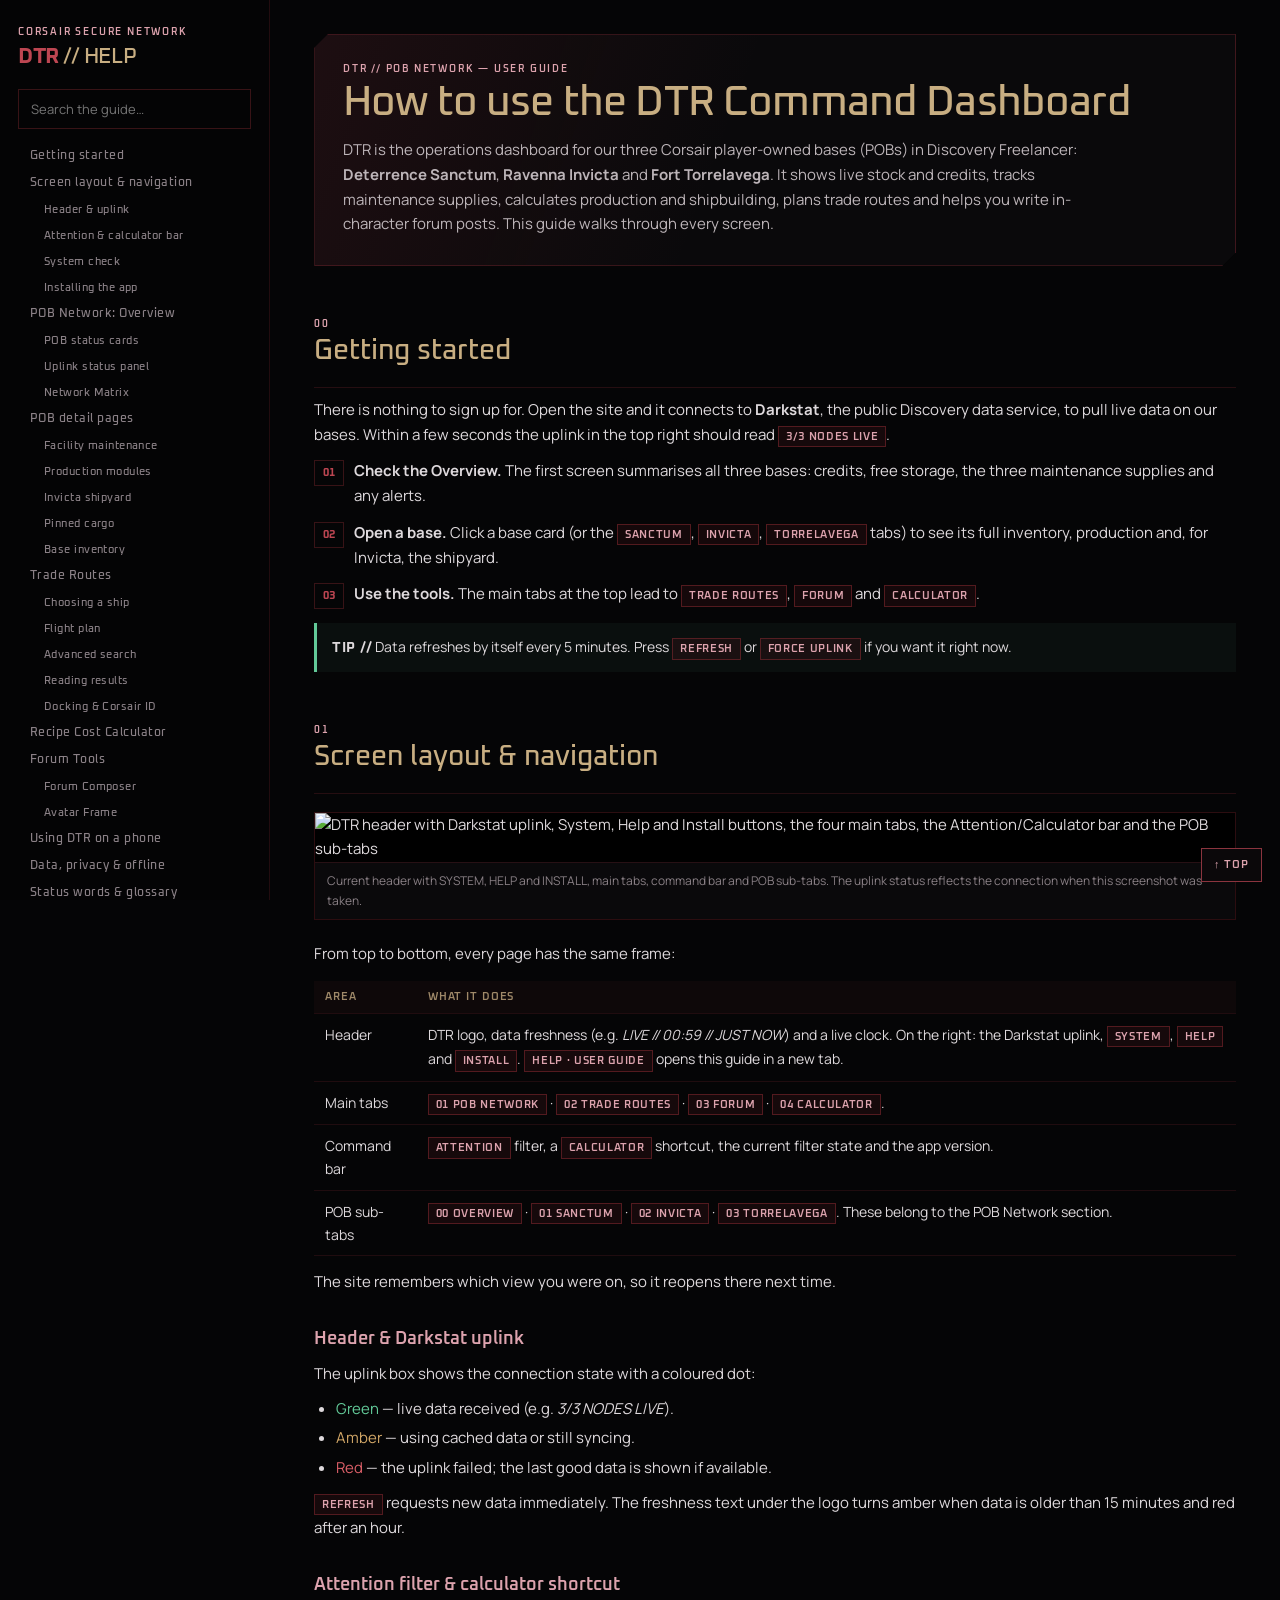
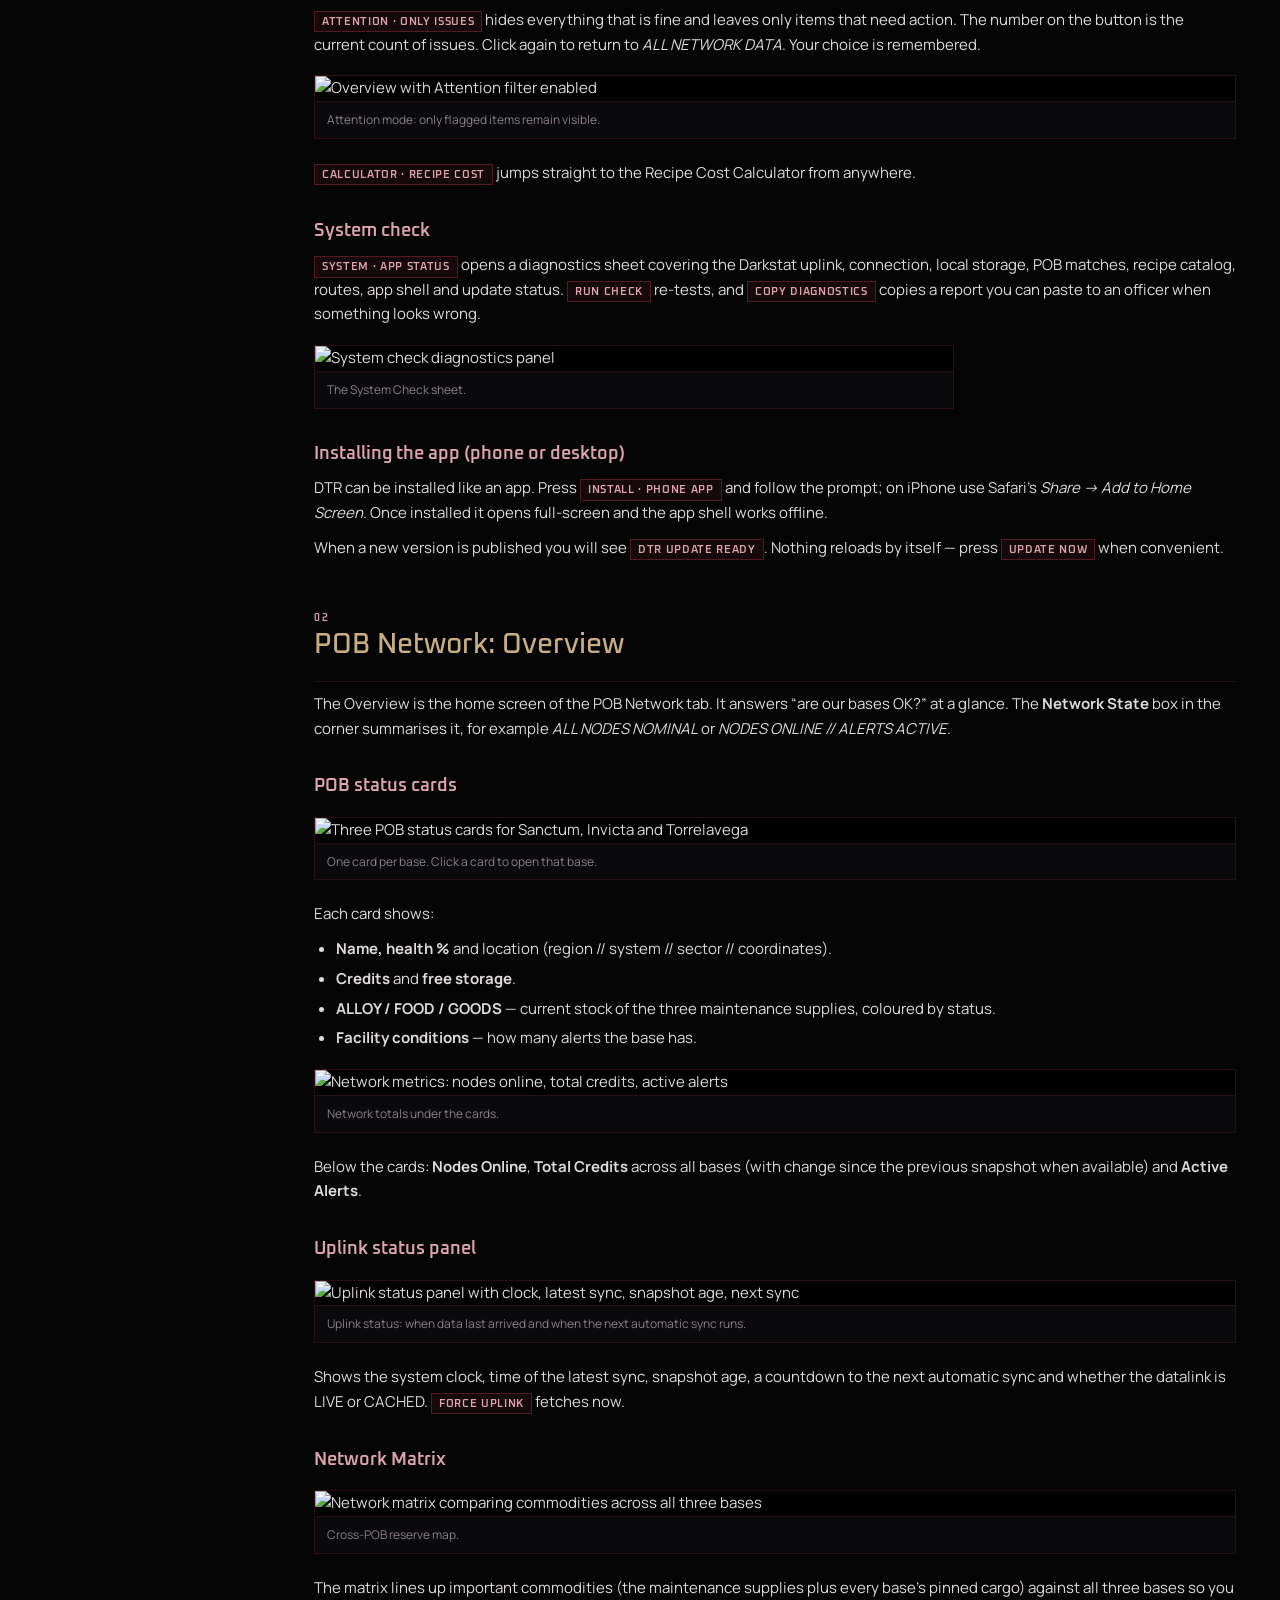
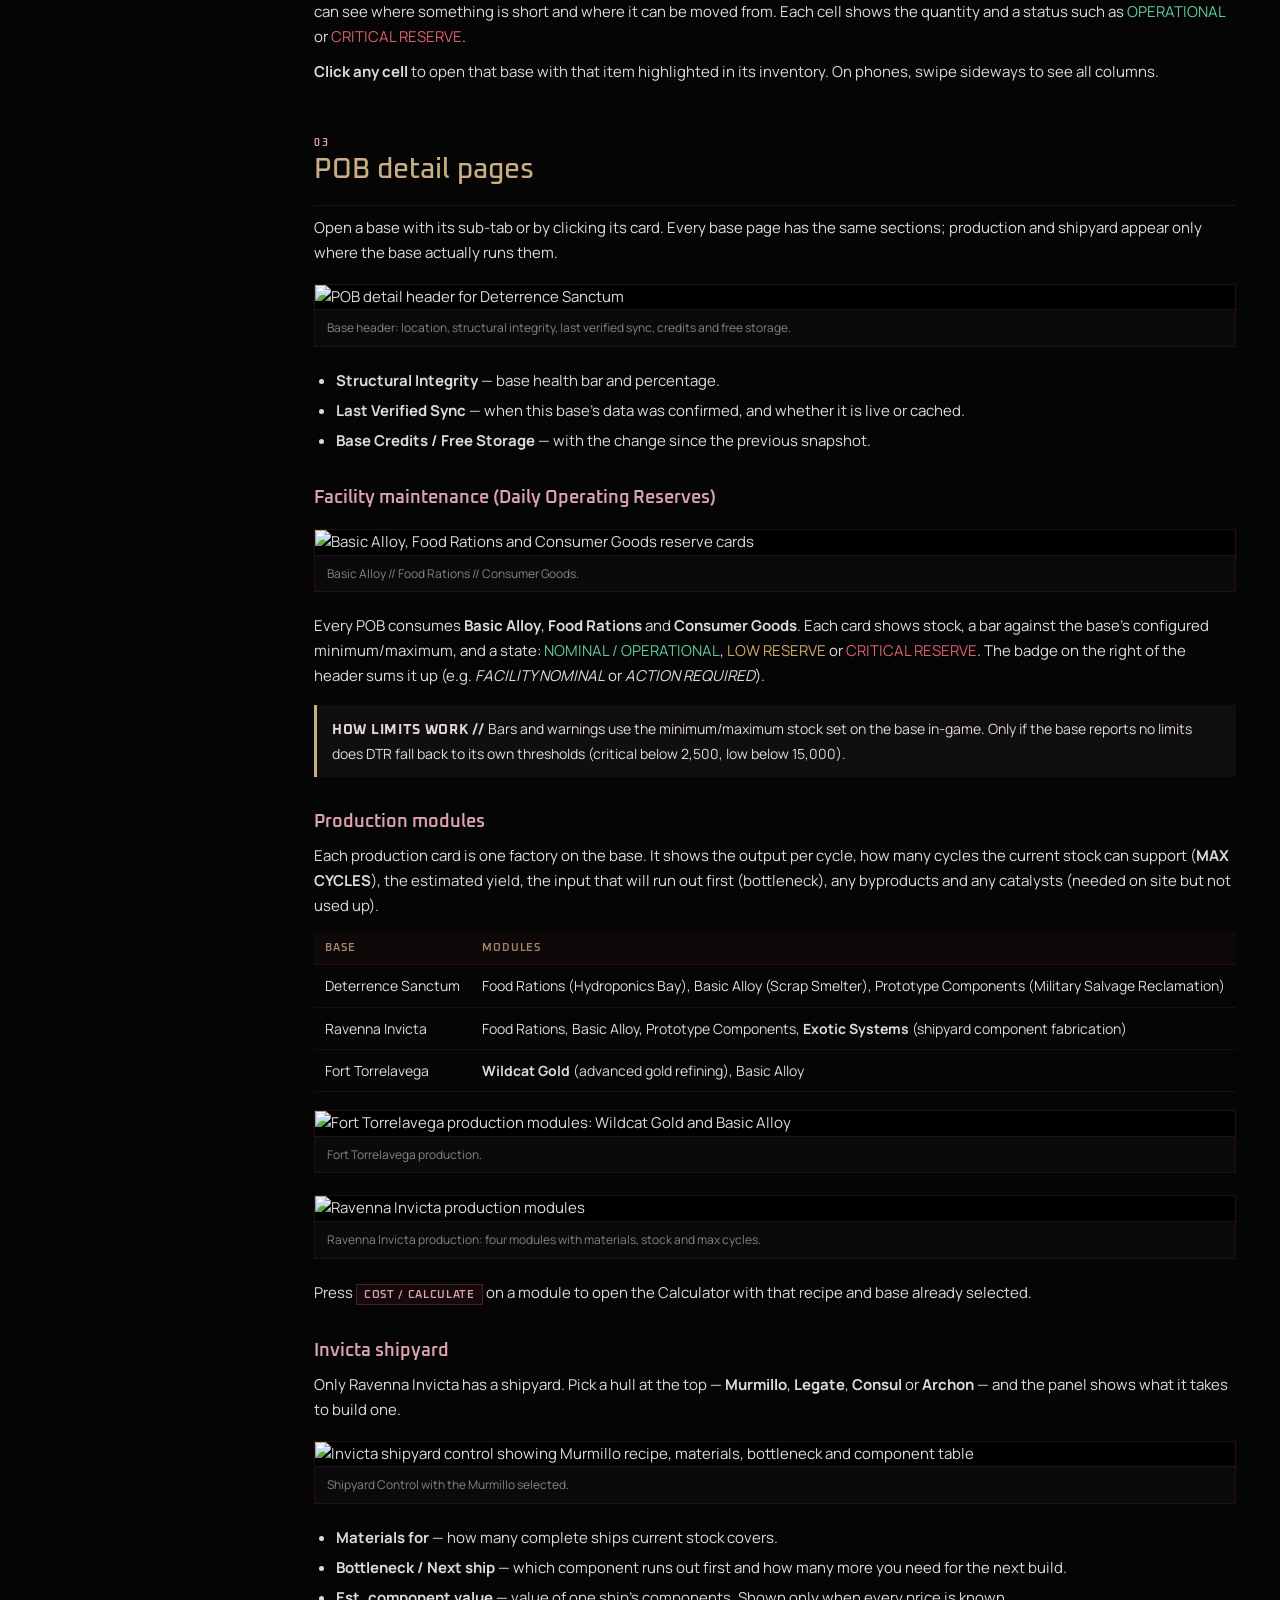
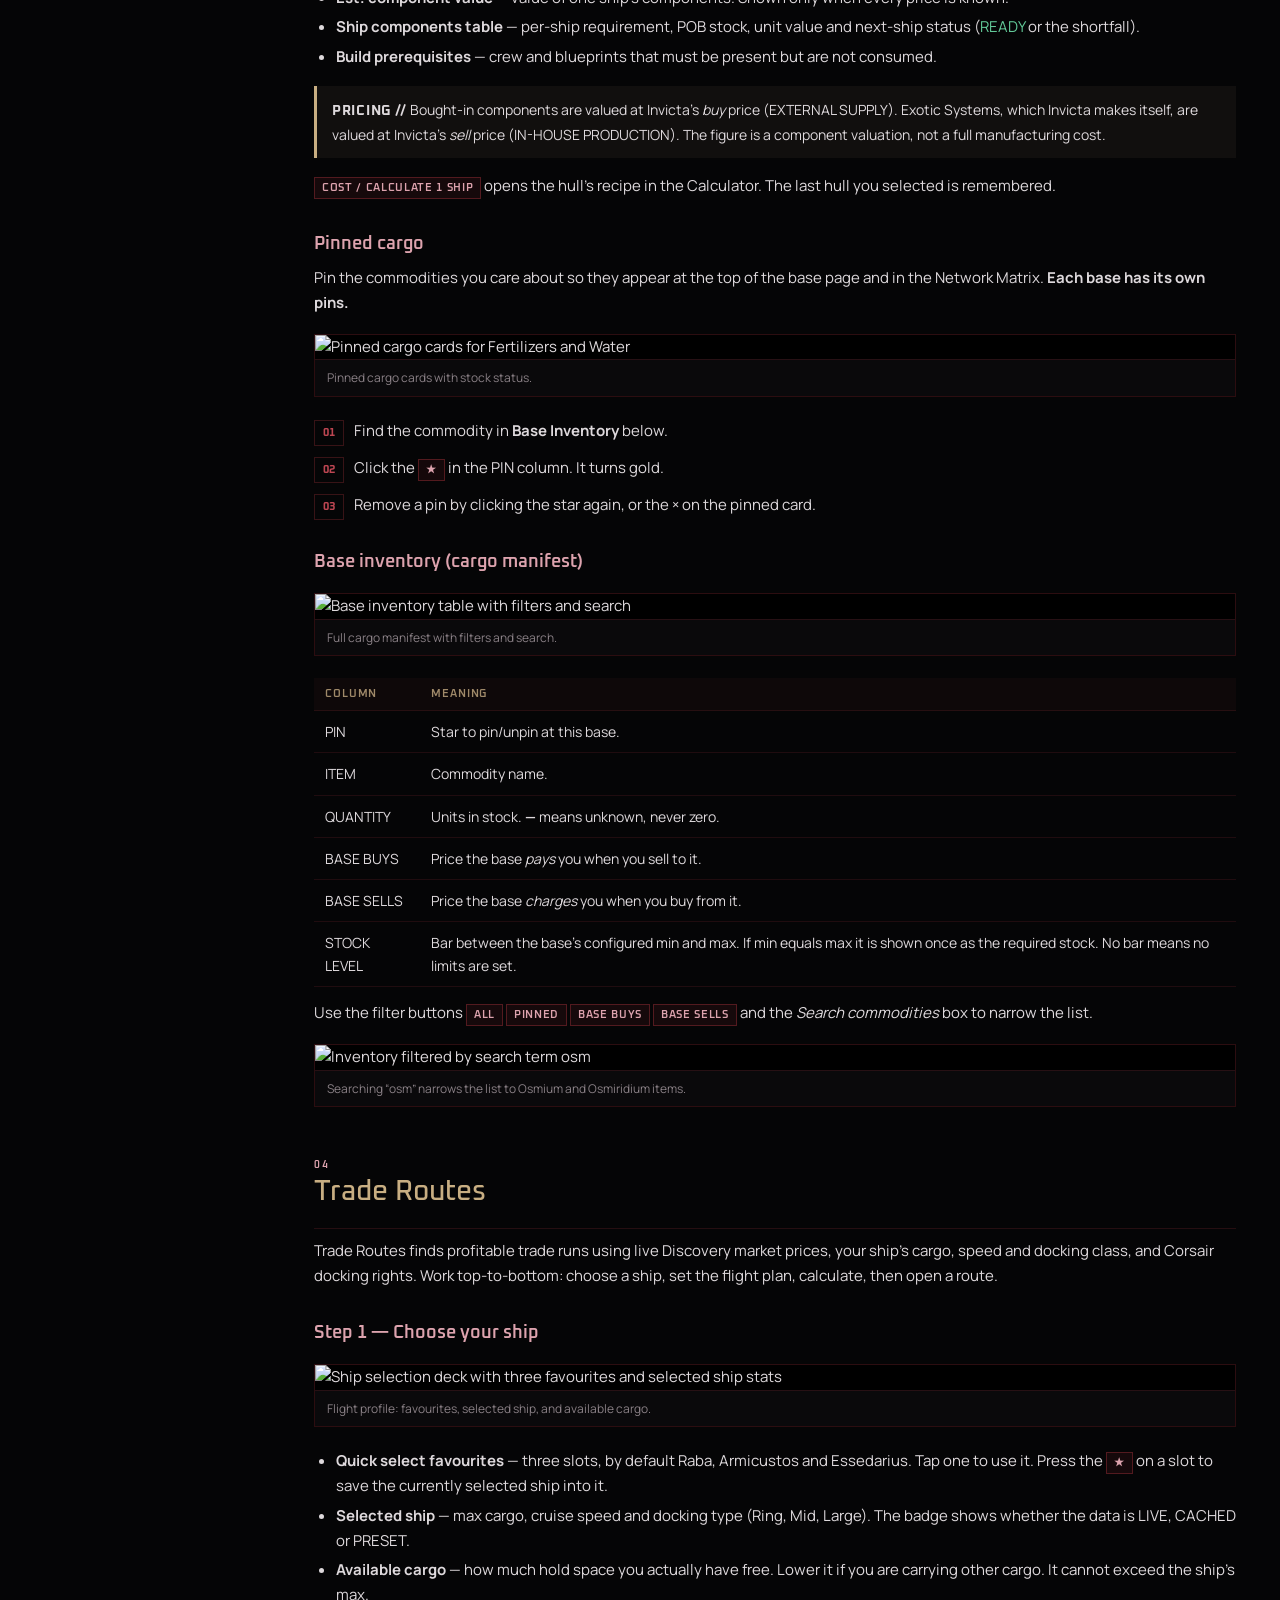
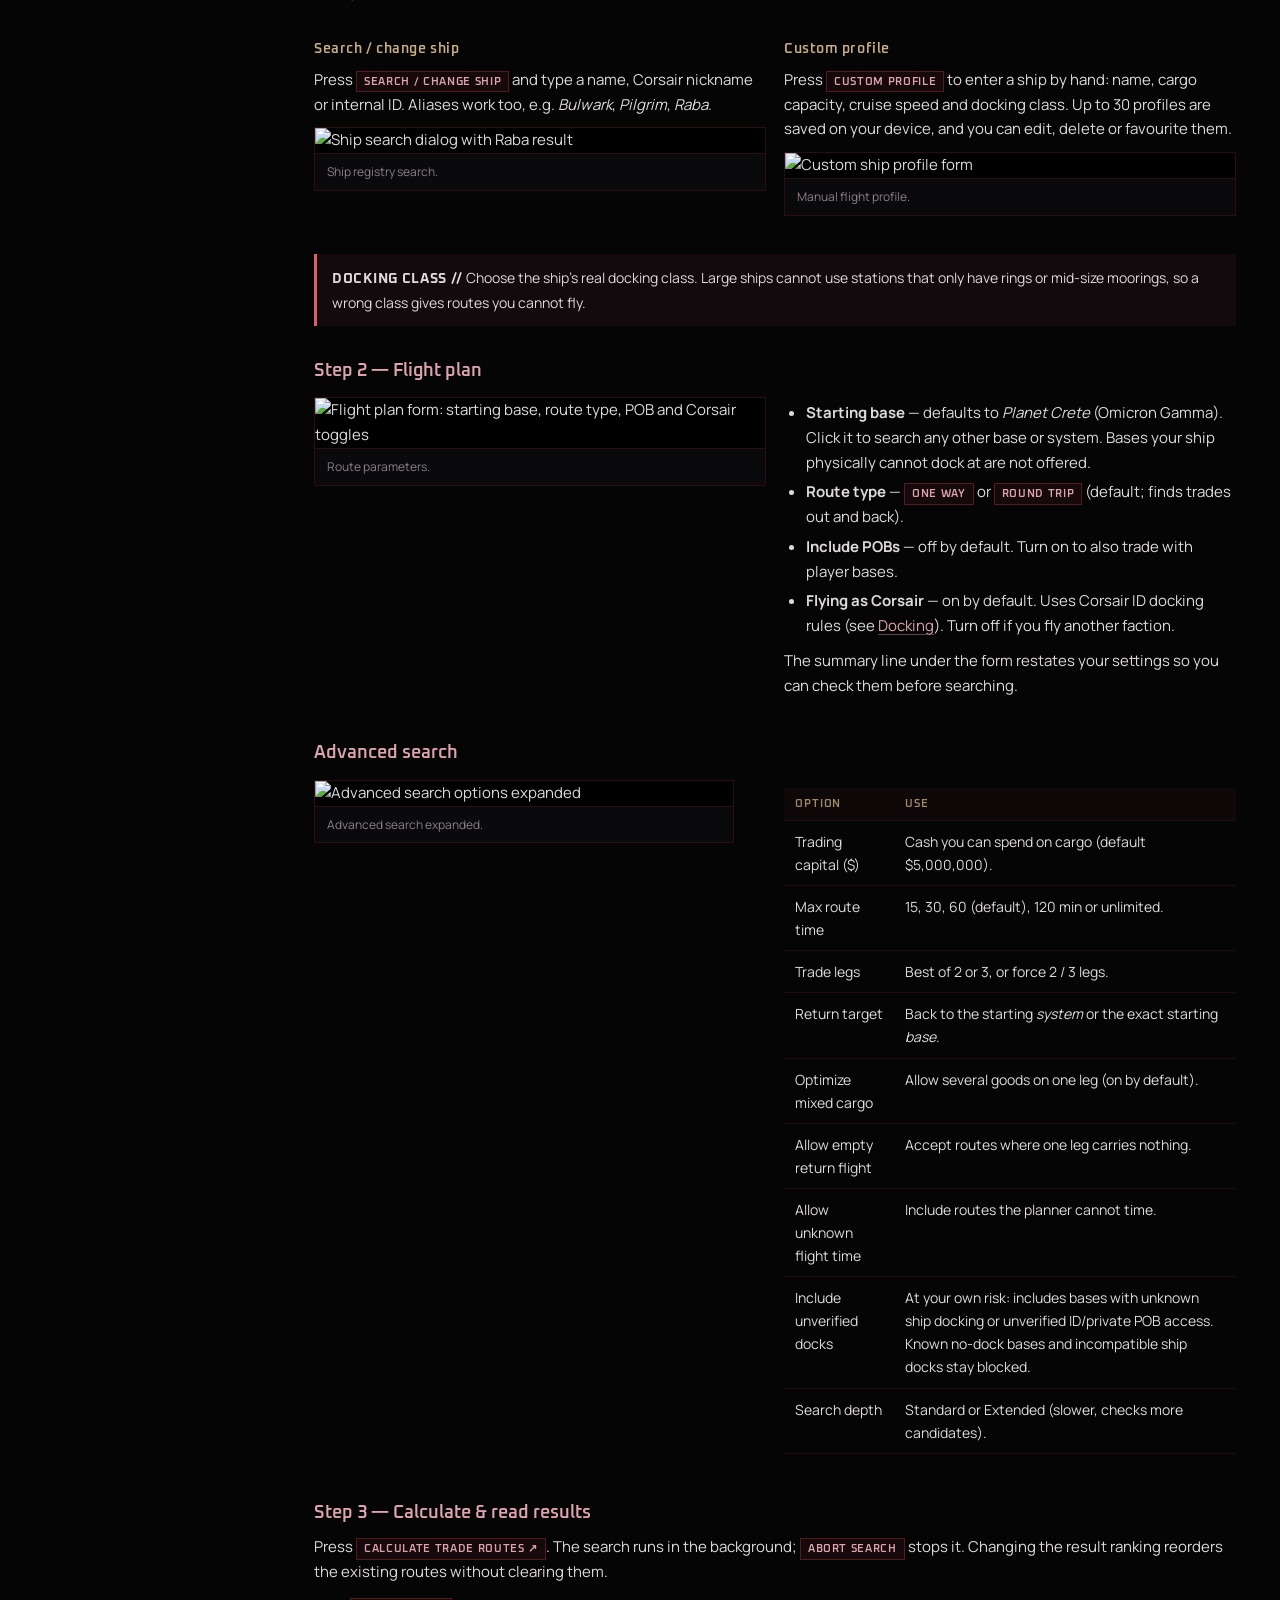
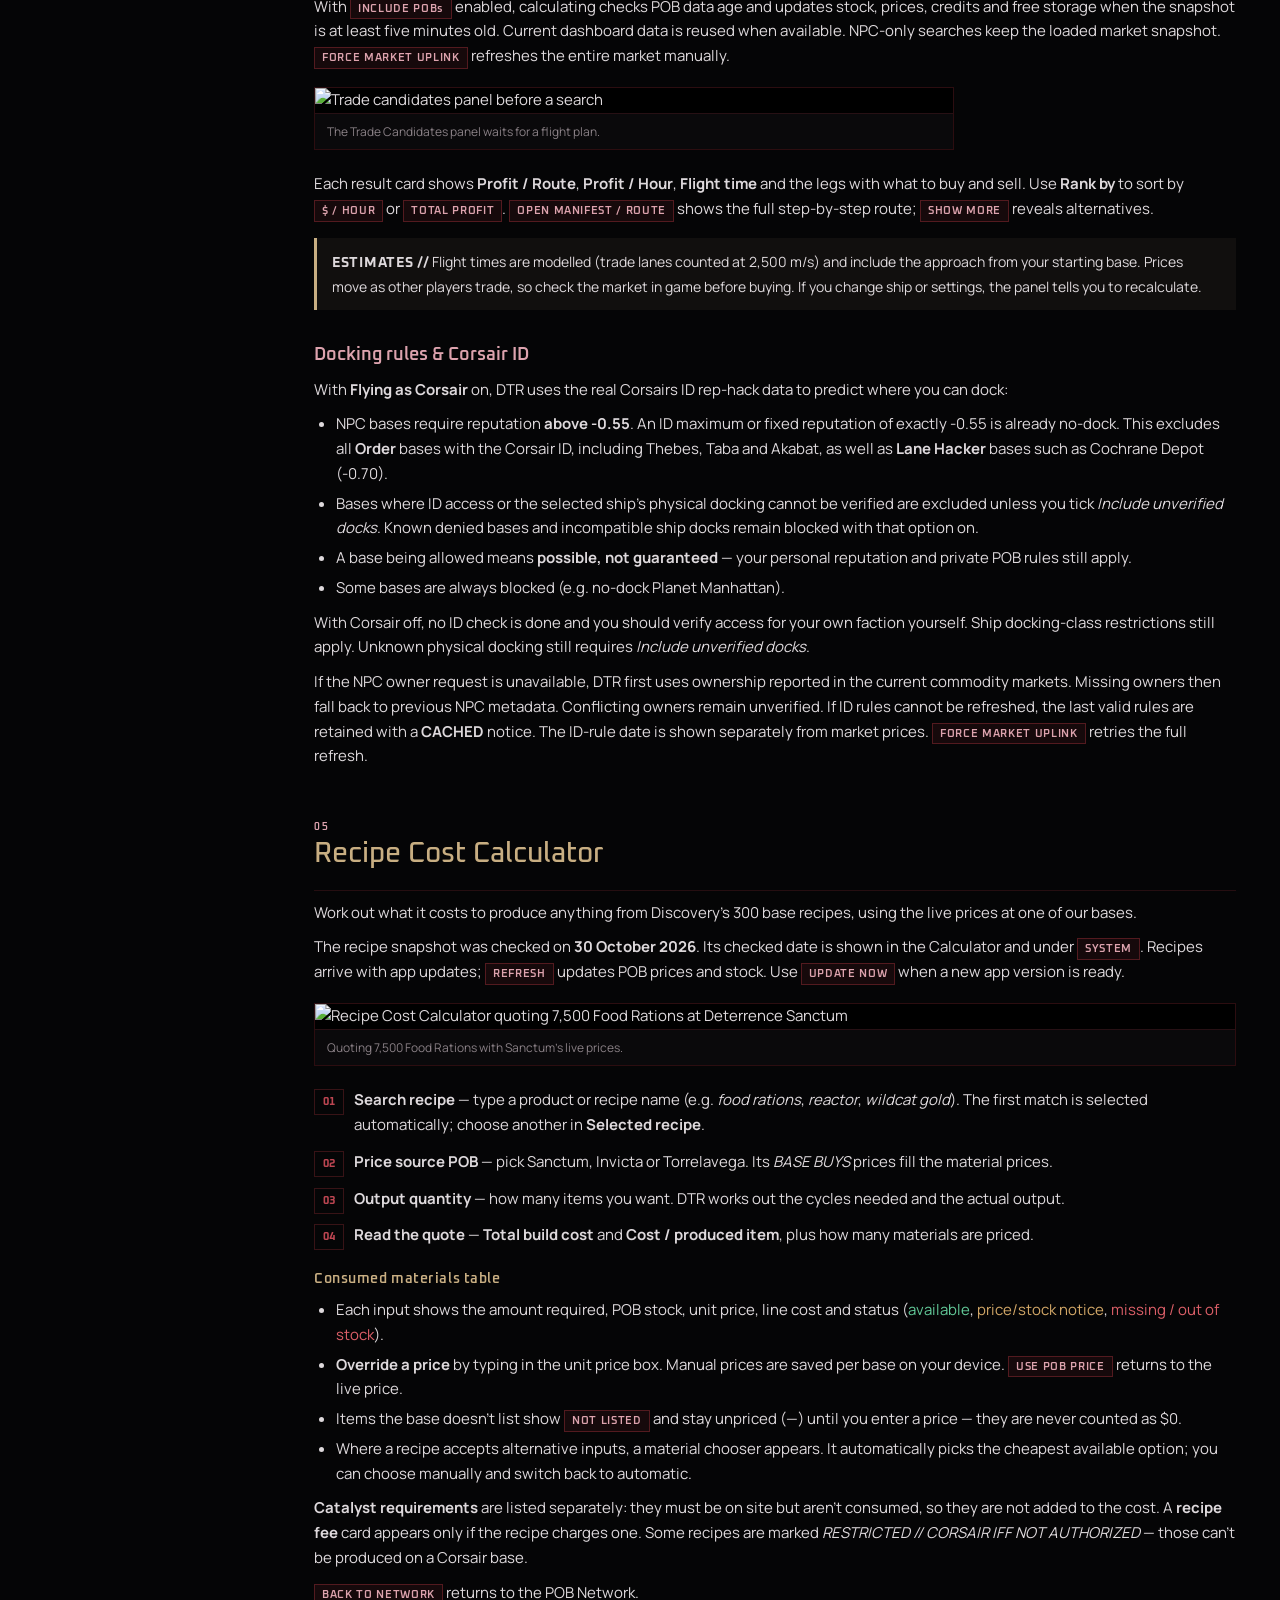
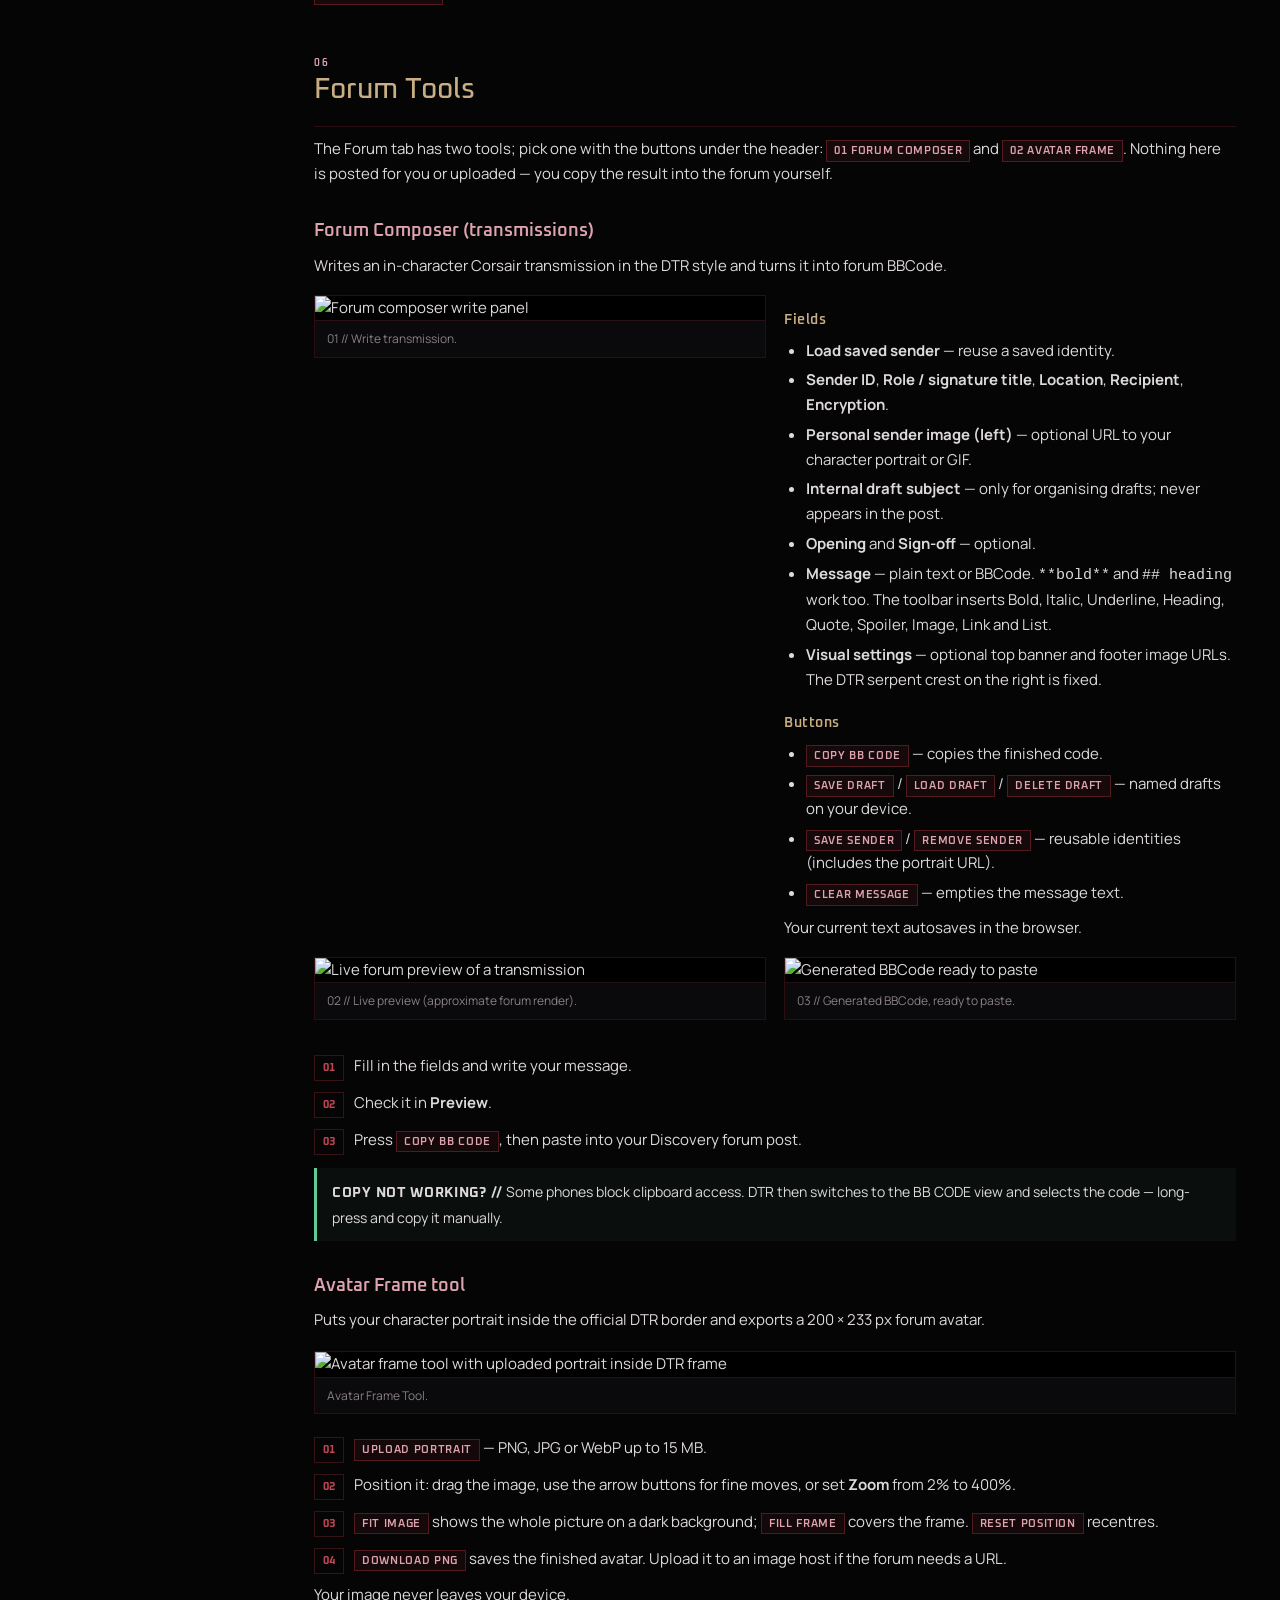
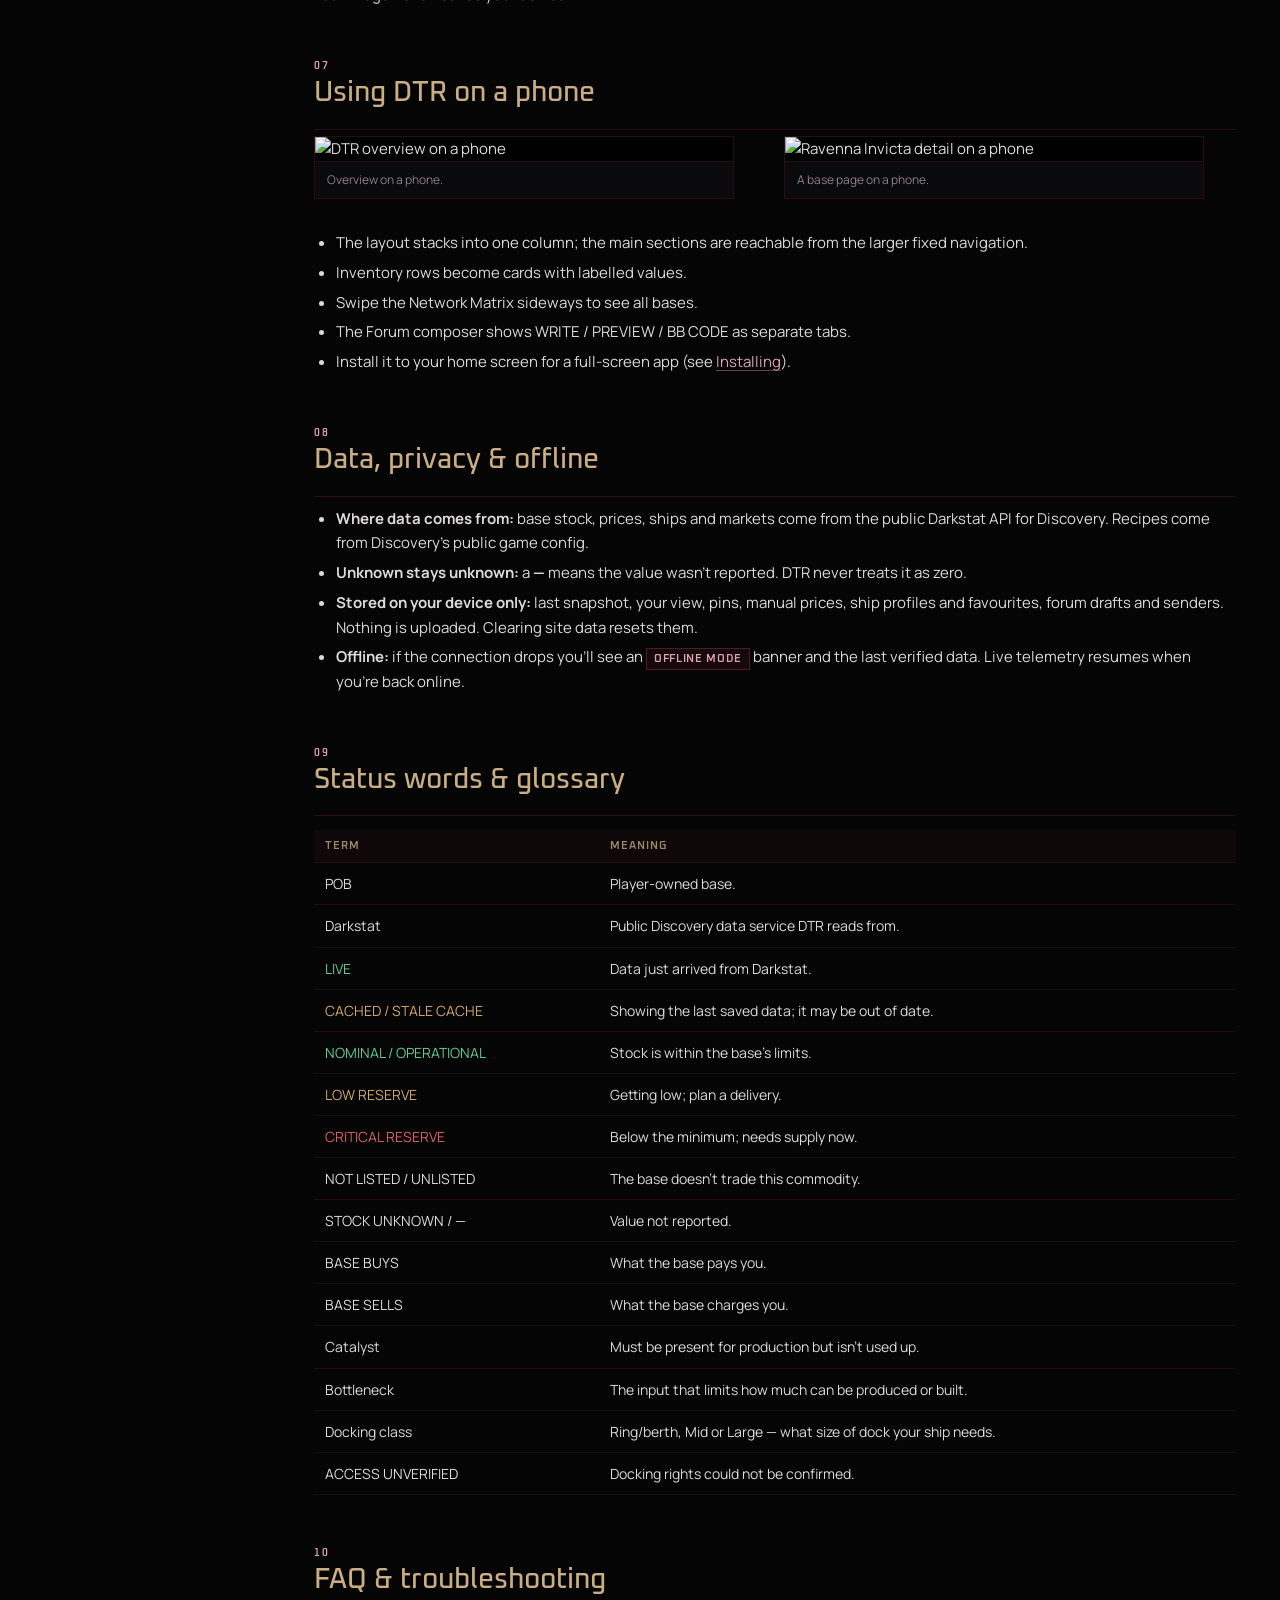
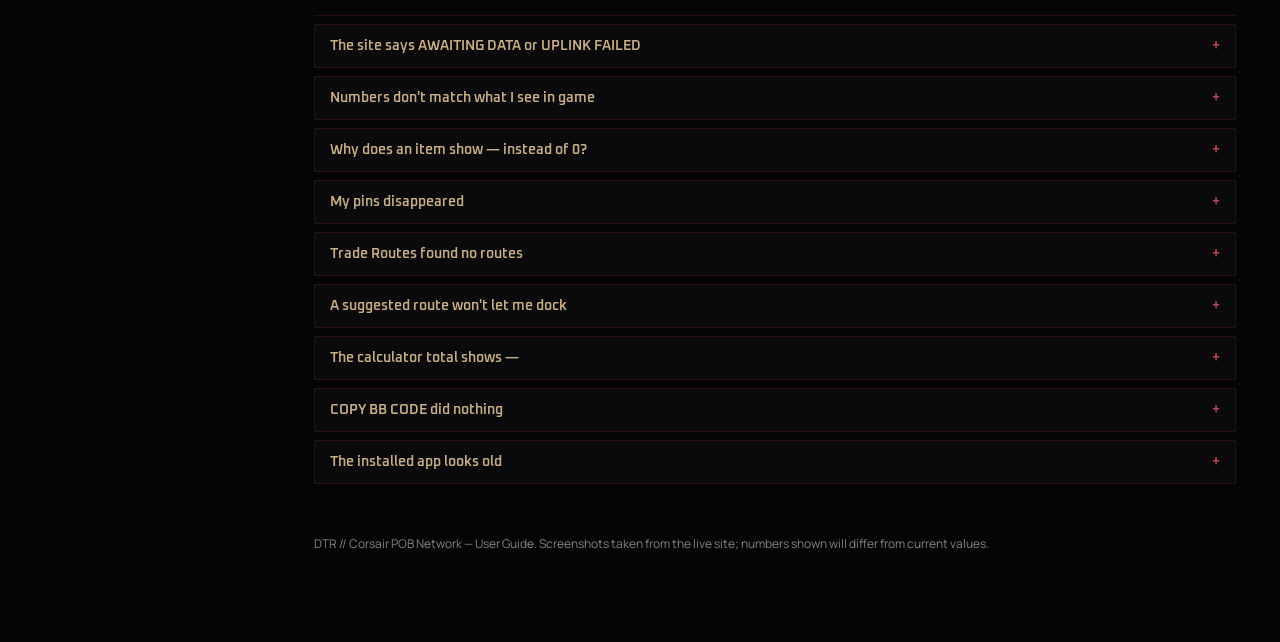
==== commit 5b18a134: "Refresh Discovery recipes and salvage requirements (v1.0.13)" ====
--- a/help/guide.html
+++ b/help/guide.html
@@ -372,7 +372,8 @@
 <!-- ============================================================ -->
 <section class="dh-sec" id="calculator">
   <div class="dh-sec-head"><span class="dh-kicker">05</span><h2>Recipe Cost Calculator</h2></div>
-  <p>Work out what it costs to produce anything from Discovery's 292 base recipes, using the live prices at one of our bases.</p>
+  <p>Work out what it costs to produce anything from Discovery's 300 base recipes, using the live prices at one of our bases.</p>
+  <p>The recipe snapshot was checked on <b>30 October 2026</b>. Its checked date is shown in the Calculator and under <span class="ui">SYSTEM</span>. Recipes arrive with app updates; <span class="ui">REFRESH</span> updates POB prices and stock. Use <span class="ui">UPDATE NOW</span> when a new app version is ready.</p>
   <figure class="dh-shot"><img src="img/calculator.webp" alt="Recipe Cost Calculator quoting 7,500 Food Rations at Deterrence Sanctum" loading="lazy"><figcaption>Quoting 7,500 Food Rations with Sanctum's live prices.</figcaption></figure>
   <ol class="dh-steps">
     <li><b>Search recipe</b> — type a product or recipe name (e.g. <i>food rations</i>, <i>reactor</i>, <i>wildcat gold</i>). The first match is selected automatically; choose another in <b>Selected recipe</b>.</li>
